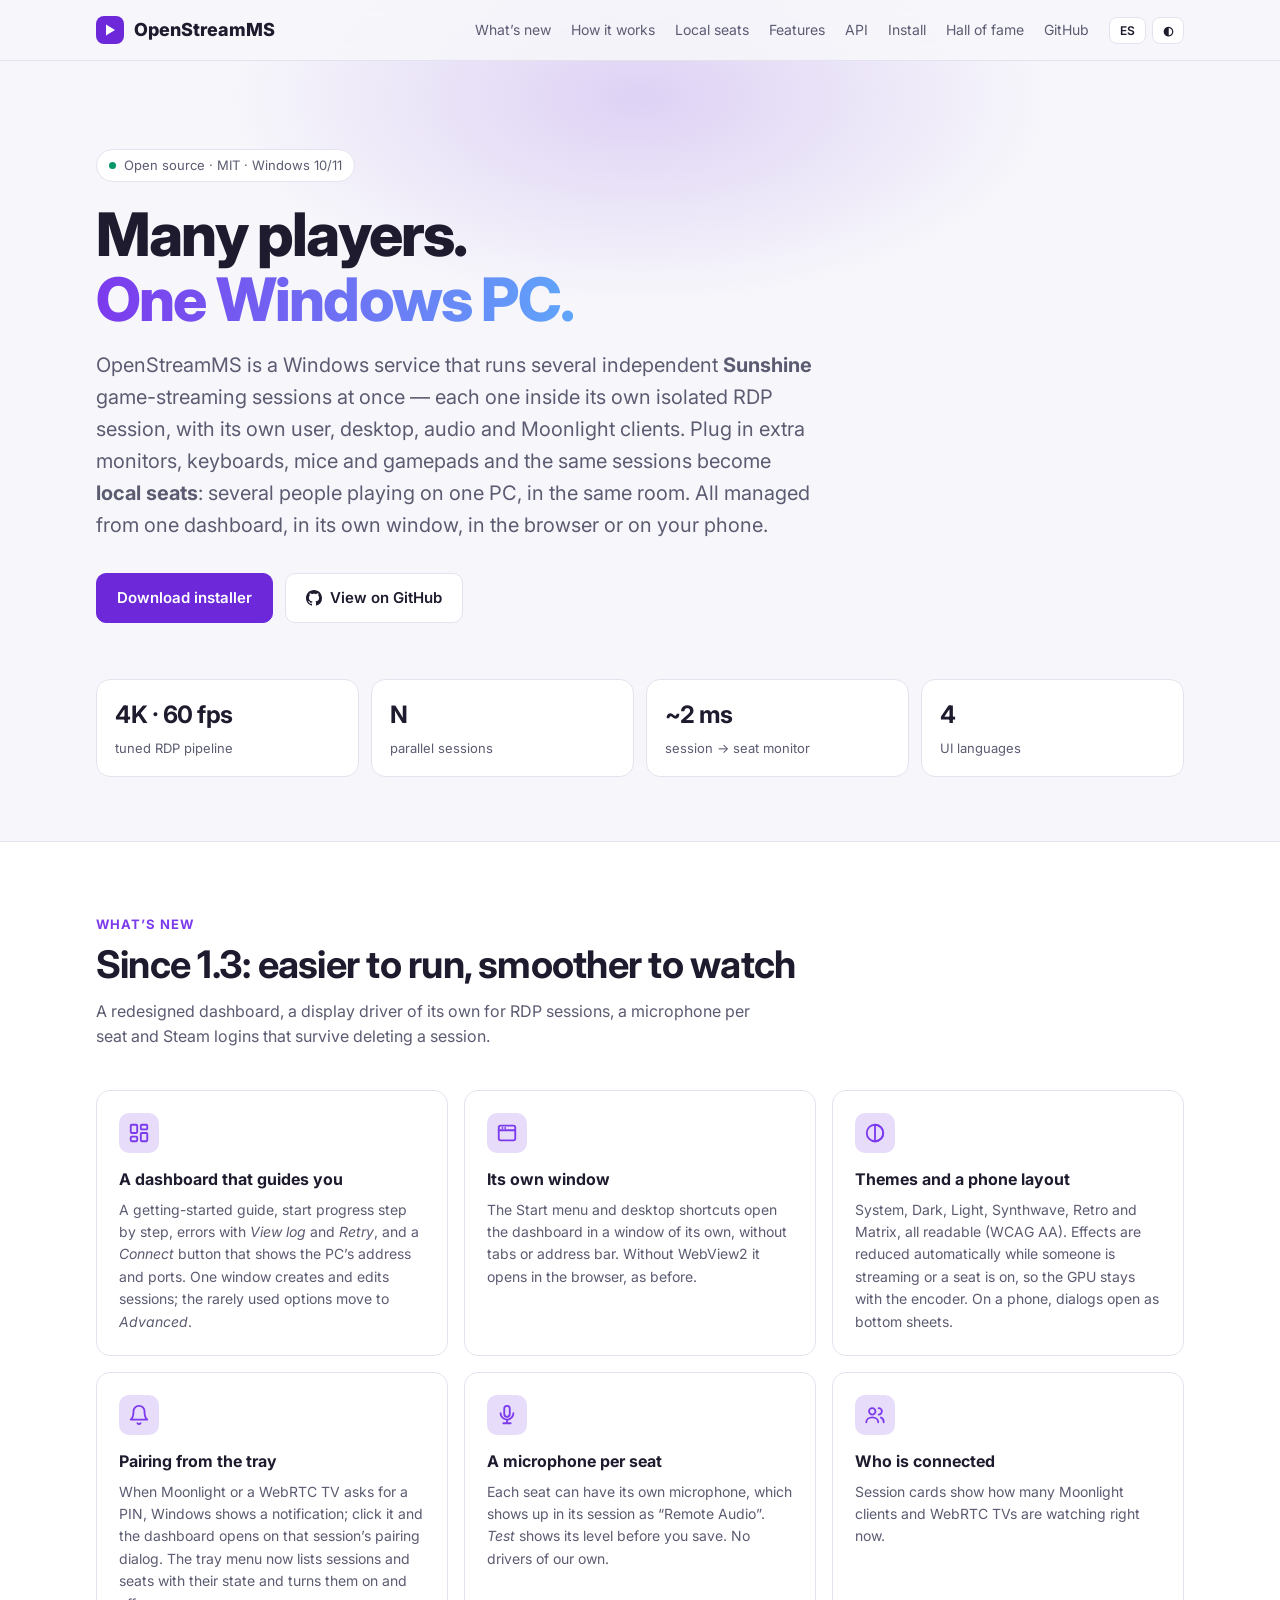
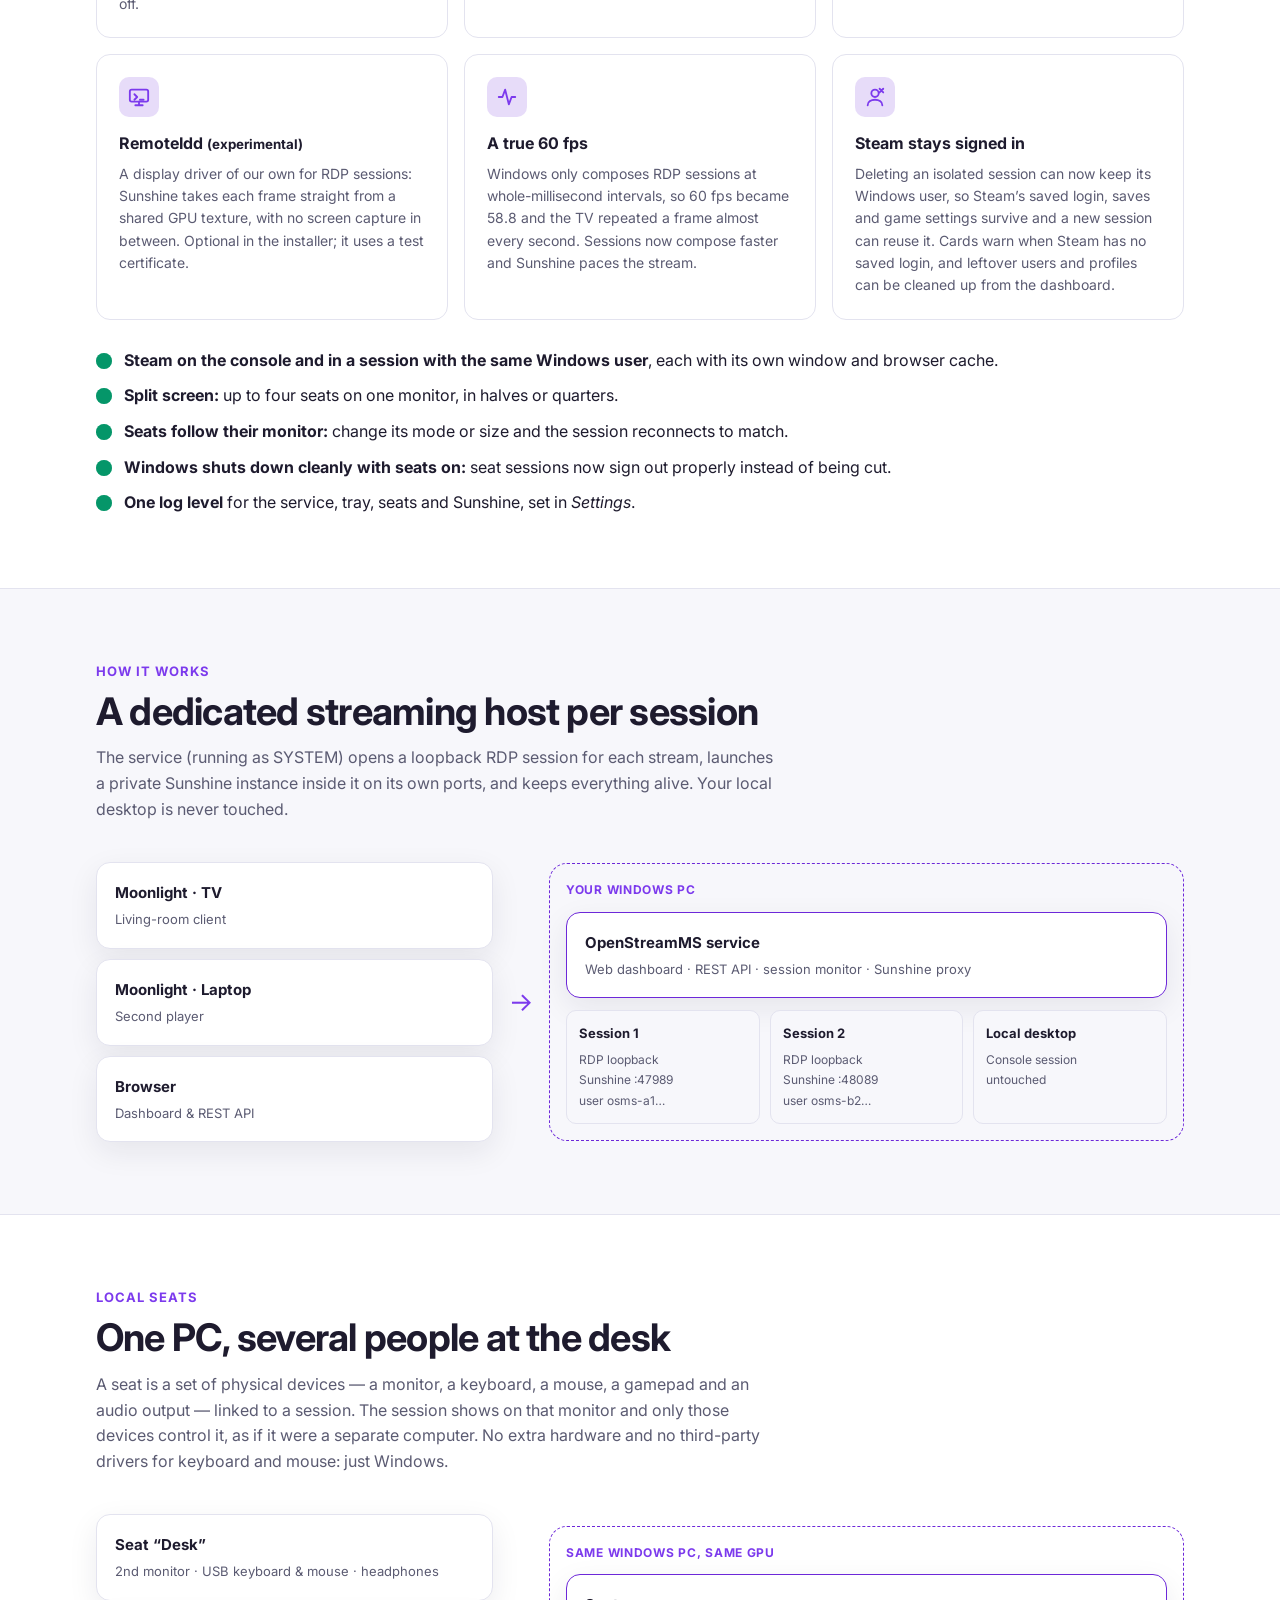
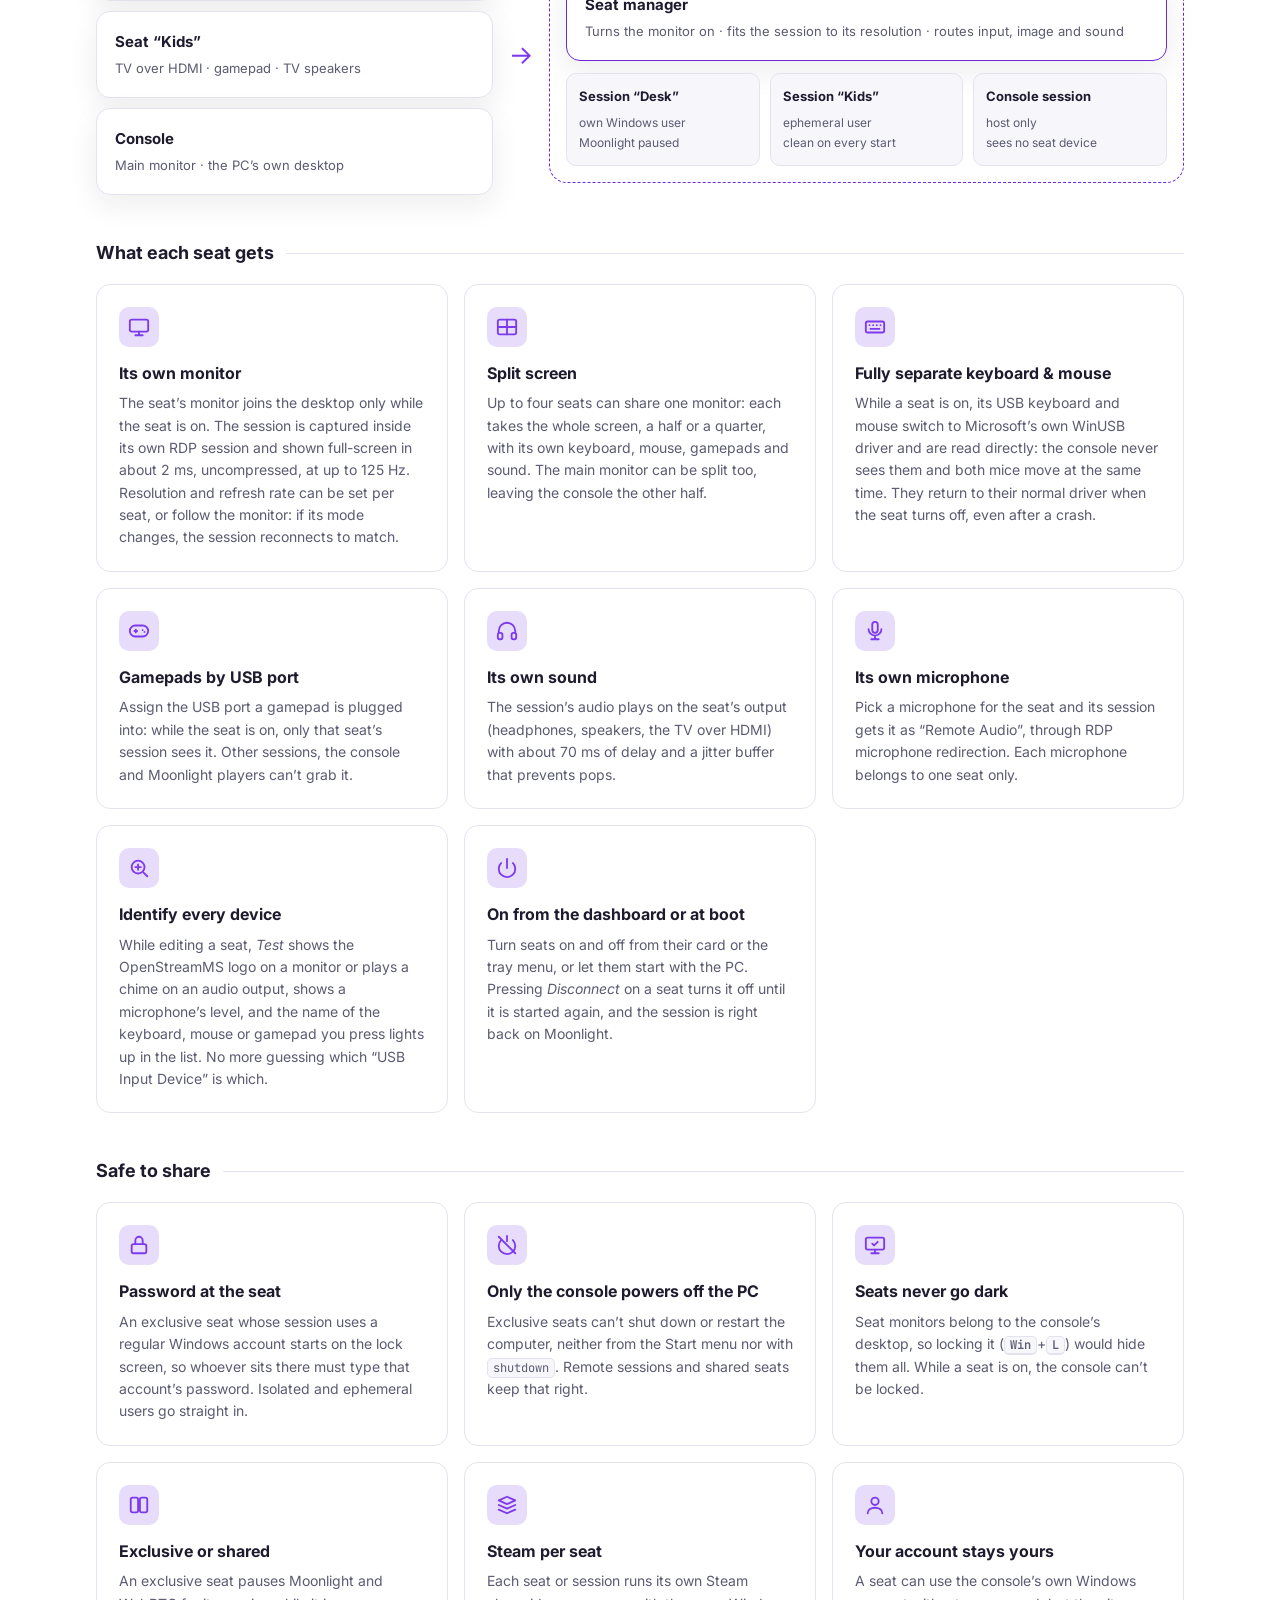
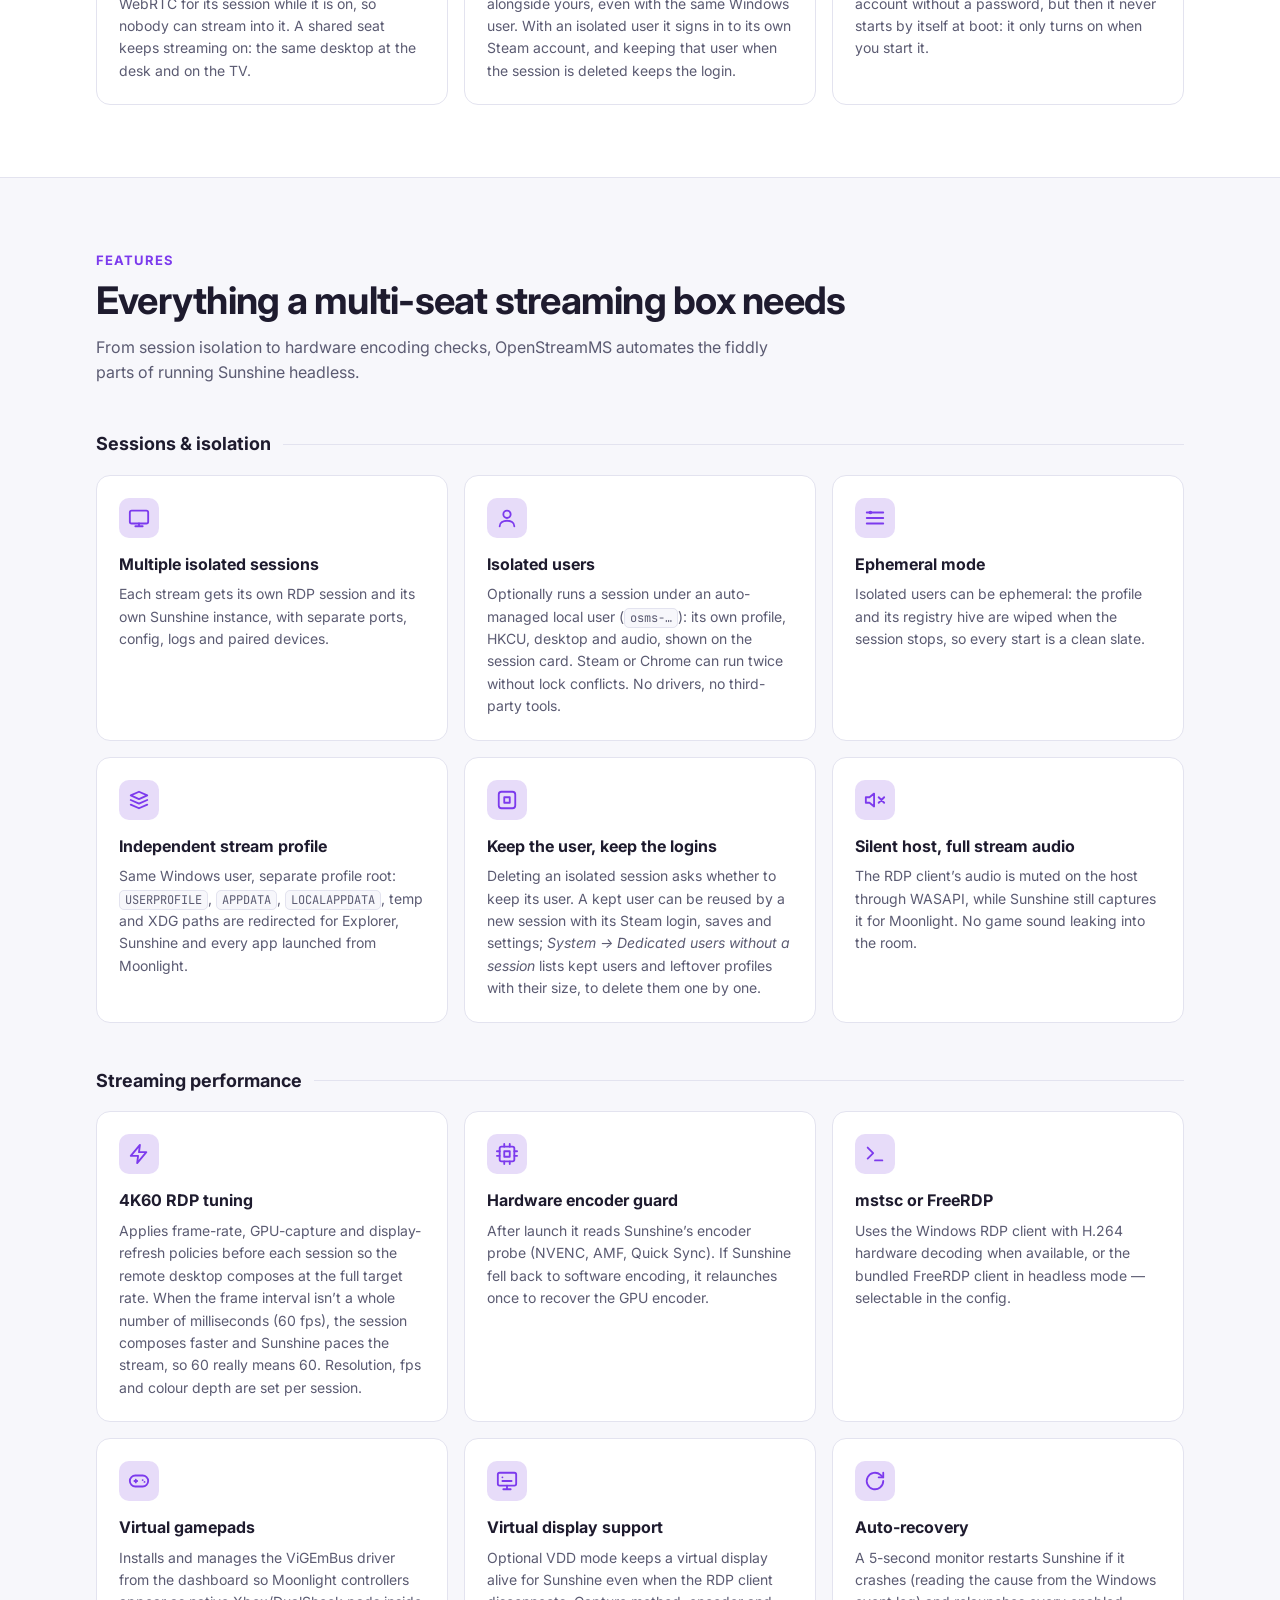
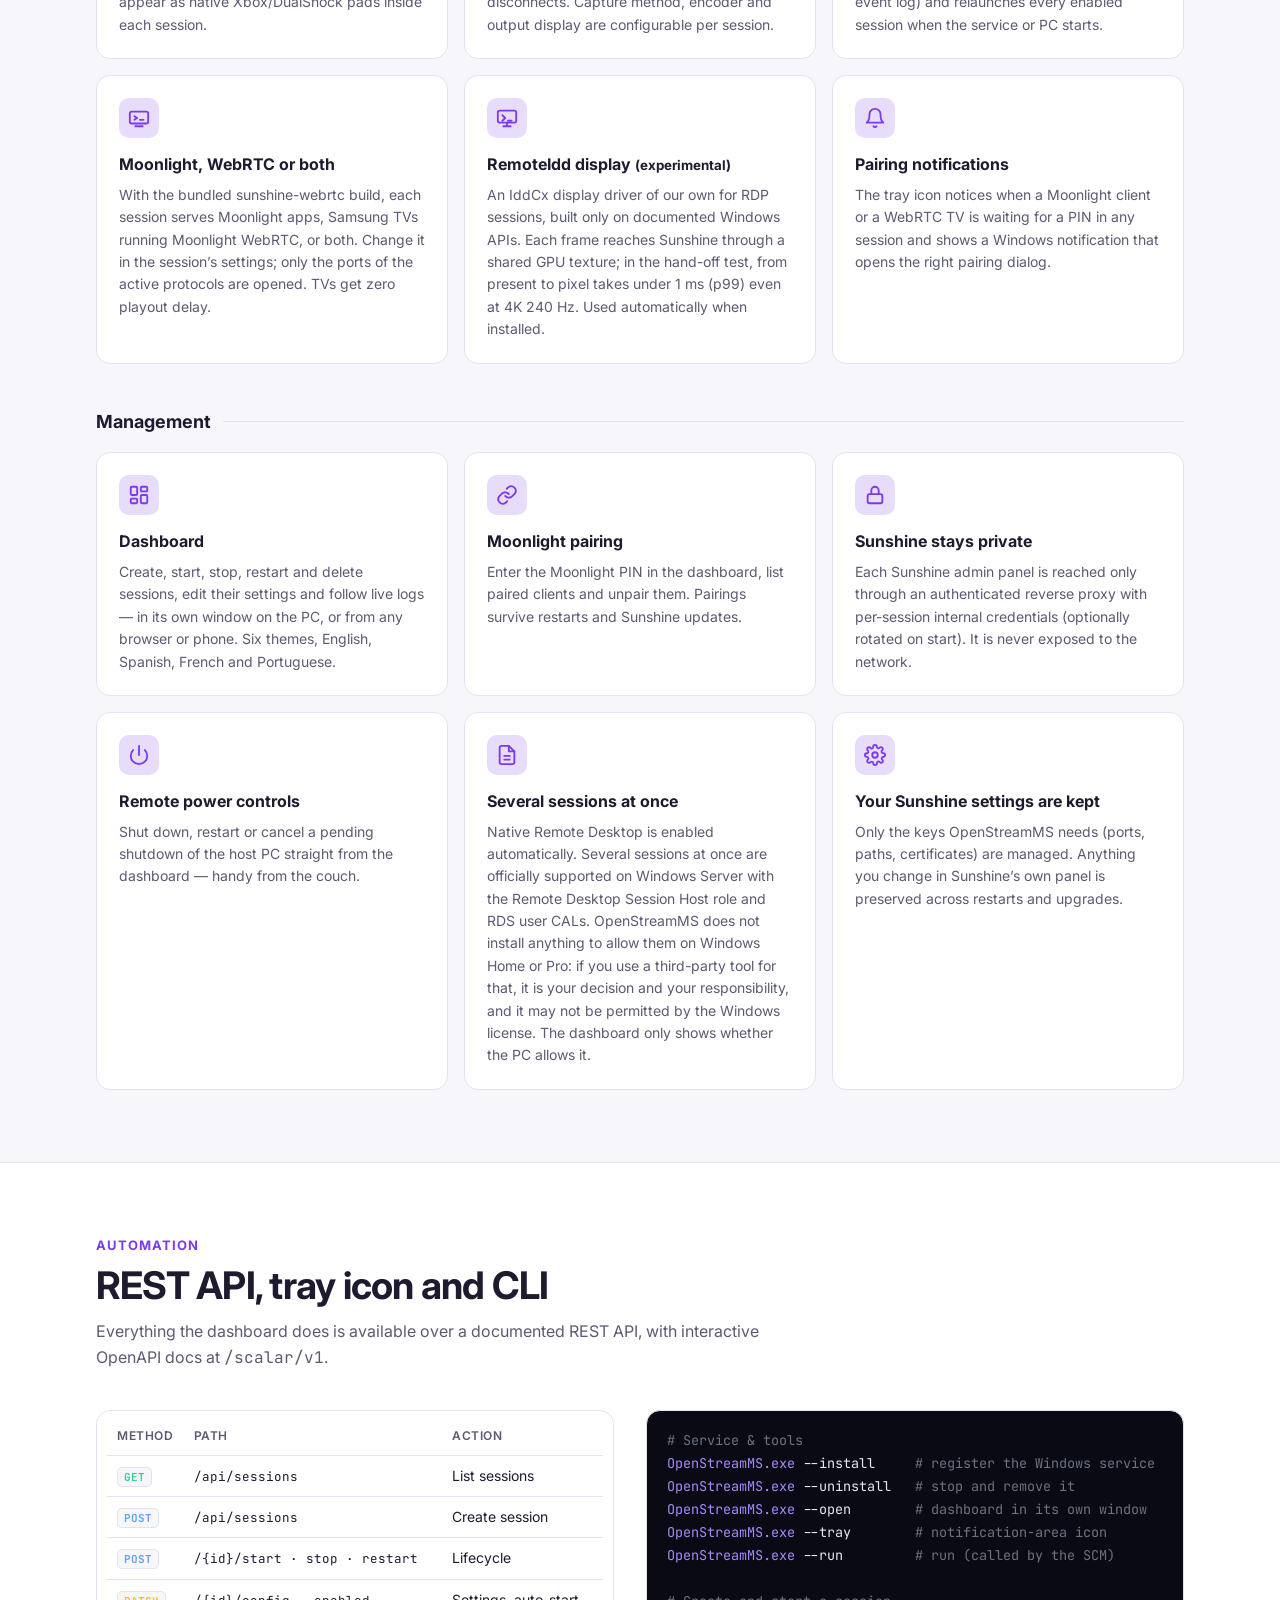
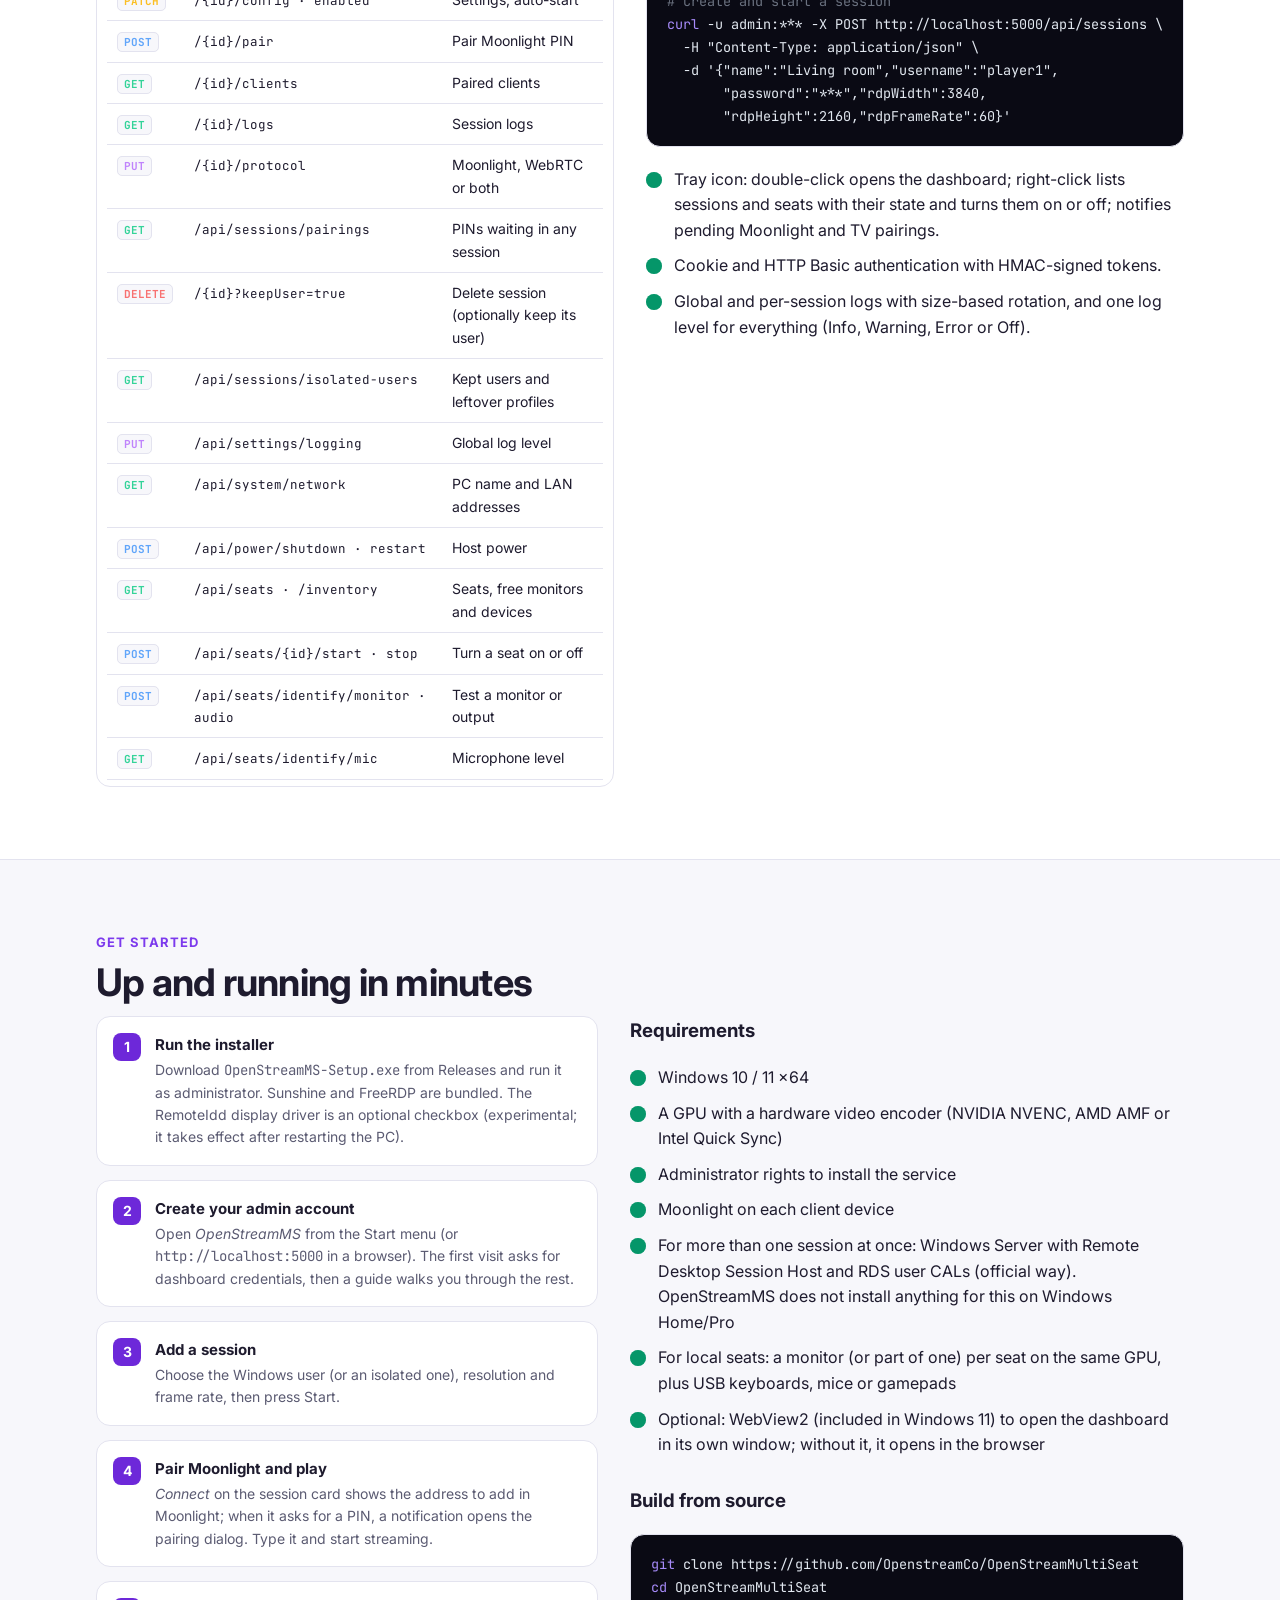
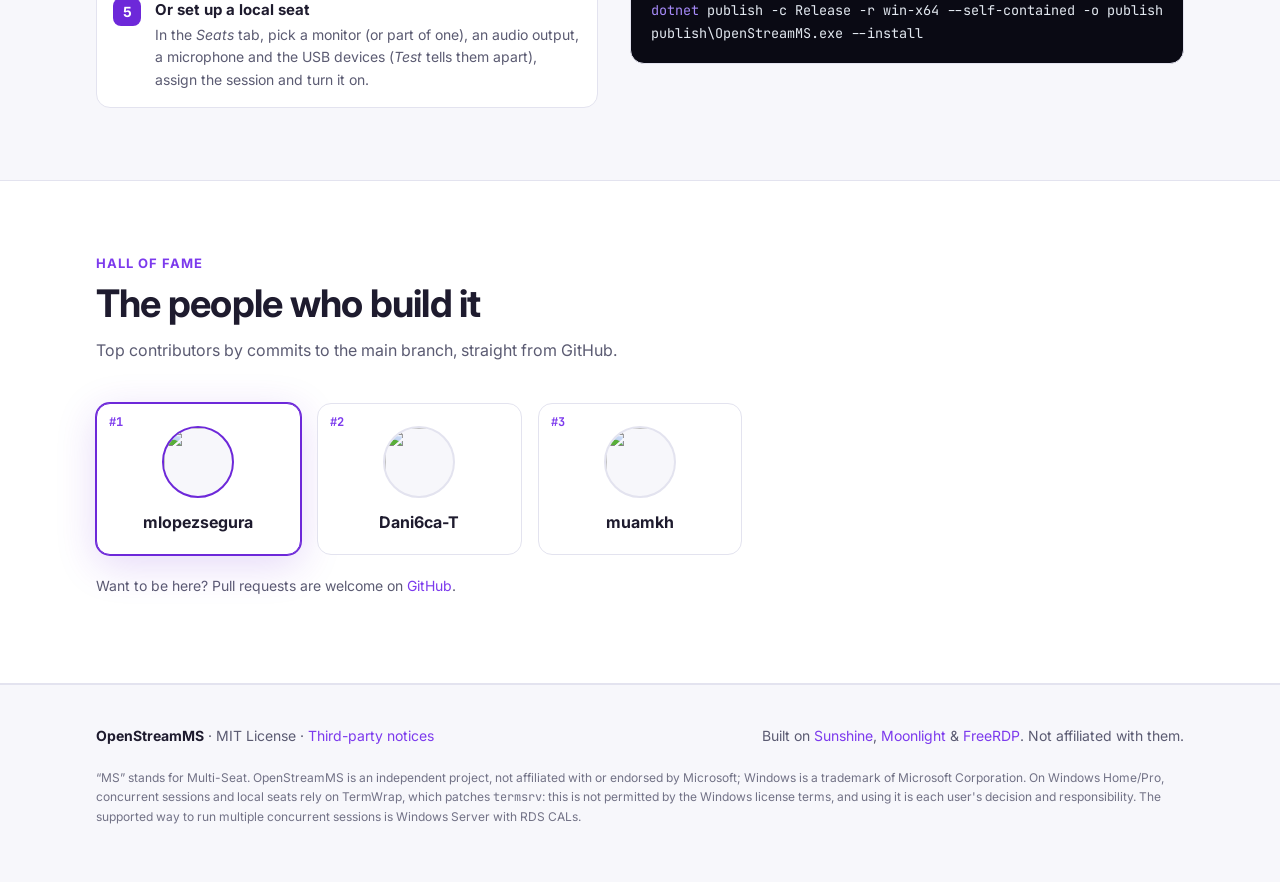
==== docs/index.html @ 41731ca5 "Multi-RDP: stop installing TermWrap; only check whether the PC allows several sessions OpenStreamMS " ====
<!DOCTYPE html>
<html lang="en">
<head>
<meta charset="utf-8">
<meta name="viewport" content="width=device-width, initial-scale=1">
<title>OpenStreamMS · Multi-Seat</title>
<meta name="description" content="Windows service that runs multiple isolated Sunshine game-streaming sessions for Moonlight, each in its own RDP session, and turns one PC into several local seats with their own monitor, keyboard, mouse, gamepad and audio.">
<link rel="icon" href="data:image/svg+xml,<svg xmlns='http://www.w3.org/2000/svg' viewBox='0 0 32 32'><rect width='32' height='32' rx='7' fill='%237c3aed'/><path d='M12 9l11 7-11 7z' fill='white'/></svg>">
<link rel="preconnect" href="https://fonts.googleapis.com">
<link rel="preconnect" href="https://fonts.gstatic.com" crossorigin>
<link href="https://fonts.googleapis.com/css2?family=Inter:wght@400;500;600;700;800&family=JetBrains+Mono:wght@400;500&display=swap" rel="stylesheet">
<style>
:root {
  --bg: #0d0d1a;
  --surface: #13131f;
  --card: #1a1a2e;
  --border: #2d2d50;
  --accent: #7c3aed;
  --accent-2: #a78bfa;
  --text: #e2e8f0;
  --muted: #94a3b8;
  --ok: #34d399;
  --radius: 14px;
  --shadow: 0 10px 40px rgba(0,0,0,.35);
  --glow: rgba(124,58,237,.35);
}
:root[data-theme="light"] {
  --bg: #f7f7fb;
  --surface: #ffffff;
  --card: #ffffff;
  --border: #e3e3ef;
  --accent: #6d28d9;
  --accent-2: #7c3aed;
  --text: #1e1b2e;
  --muted: #5b5b72;
  --ok: #059669;
  --shadow: 0 10px 30px rgba(30,27,46,.08);
  --glow: rgba(109,40,217,.18);
}
@media (prefers-color-scheme: light) {
  :root:not([data-theme="dark"]) {
    --bg: #f7f7fb; --surface: #ffffff; --card: #ffffff; --border: #e3e3ef;
    --accent: #6d28d9; --accent-2: #7c3aed; --text: #1e1b2e; --muted: #5b5b72;
    --ok: #059669; --shadow: 0 10px 30px rgba(30,27,46,.08); --glow: rgba(109,40,217,.18);
  }
}
* { box-sizing: border-box; }
html { scroll-behavior: smooth; }
body {
  margin: 0; background: var(--bg); color: var(--text);
  font: 16px/1.6 Inter, system-ui, -apple-system, "Segoe UI", sans-serif;
  -webkit-font-smoothing: antialiased; overflow-x: hidden;
}
a { color: var(--accent-2); text-decoration: none; }
a:hover { text-decoration: underline; }
code, pre { font-family: "JetBrains Mono", ui-monospace, Consolas, monospace; }
.wrap { max-width: 1120px; margin: 0 auto; padding: 0 16px; }

/* Language switch: only the active language is shown */
html[lang="en"] [lang="es"], html[lang="es"] [lang="en"] { display: none !important; }

/* Nav */
nav.top {
  position: sticky; top: 0; z-index: 10;
  background: color-mix(in srgb, var(--bg) 85%, transparent);
  backdrop-filter: blur(10px); border-bottom: 1px solid var(--border);
}
nav.top .wrap { display: flex; align-items: center; gap: 20px; height: 60px; }
.brand { display: flex; align-items: center; gap: 10px; font-weight: 800; color: var(--text); font-size: 18px; }
.brand:hover { text-decoration: none; }
.logo { width: 28px; height: 28px; border-radius: 8px; background: var(--accent); display: grid; place-items: center; }
.links { display: flex; gap: 20px; margin-left: auto; font-size: 14px; }
.links a { color: var(--muted); }
.links a:hover { color: var(--text); text-decoration: none; }
.tools { display: flex; gap: 6px; }
.chip {
  border: 1px solid var(--border); background: var(--surface); color: var(--text);
  border-radius: 8px; padding: 5px 10px; font: 600 12px Inter, sans-serif; cursor: pointer;
}
.chip:hover { border-color: var(--accent); }
.links a { white-space: nowrap; }
@media (max-width: 1120px) { .links { gap: 14px; font-size: 13px; } }
@media (max-width: 980px) { .links { display: none; } .tools { margin-left: auto; } }

/* Hero */
.hero { padding: 88px 0 64px; position: relative; }
.hero::before {
  content: ""; position: absolute; inset: -120px 0 auto; height: 520px; z-index: -1;
  background: radial-gradient(600px 300px at 50% 30%, var(--glow), transparent 70%);
}
.badge {
  display: inline-flex; gap: 8px; align-items: center; font-size: 13px; color: var(--muted);
  border: 1px solid var(--border); border-radius: 999px; padding: 5px 12px; background: var(--surface);
}
.badge .dot { width: 7px; height: 7px; border-radius: 50%; background: var(--ok); }
h1 { font-size: clamp(36px, 6vw, 60px); line-height: 1.08; letter-spacing: -.03em; margin: 20px 0 18px; font-weight: 800; }
h1 .grad { background: linear-gradient(90deg, var(--accent-2), #60a5fa); -webkit-background-clip: text; background-clip: text; color: transparent; }
.lead { font-size: clamp(17px, 2.2vw, 20px); color: var(--muted); max-width: 720px; margin: 0 0 32px; }
.cta { display: flex; gap: 12px; flex-wrap: wrap; }
.btn {
  display: inline-flex; align-items: center; gap: 8px; padding: 12px 20px; border-radius: 10px;
  font-weight: 600; font-size: 15px; border: 1px solid var(--border); color: var(--text); background: var(--surface);
}
.btn:hover { text-decoration: none; border-color: var(--accent); }
.btn.primary { background: var(--accent); border-color: var(--accent); color: #fff; }
.btn.primary:hover { filter: brightness(1.1); }
.stats { display: grid; grid-template-columns: repeat(4, 1fr); gap: 12px; margin-top: 56px; }
.stat { background: var(--surface); border: 1px solid var(--border); border-radius: var(--radius); padding: 16px 18px; }
.stat b { display: block; font-size: 24px; letter-spacing: -.02em; }
.stat span { color: var(--muted); font-size: 13px; }
@media (max-width: 760px) { .stats { grid-template-columns: repeat(2, 1fr); } }

/* Sections */
section { padding: 72px 0; }
section.alt { background: var(--surface); border-block: 1px solid var(--border); }
.eyebrow { color: var(--accent-2); font-weight: 700; font-size: 13px; text-transform: uppercase; letter-spacing: .08em; }
h2 { font-size: clamp(28px, 4vw, 38px); letter-spacing: -.02em; margin: 8px 0 12px; line-height: 1.15; }
.sub { color: var(--muted); max-width: 680px; margin: 0 0 40px; }

/* Architecture flow */
.flow { display: grid; grid-template-columns: 1fr auto 1.6fr; gap: 16px; align-items: center; }
.node { background: var(--card); border: 1px solid var(--border); border-radius: var(--radius); padding: 18px; box-shadow: var(--shadow); }
.node h4 { margin: 0 0 4px; font-size: 15px; }
.node p { margin: 0; color: var(--muted); font-size: 13px; }
.arrow { color: var(--accent-2); font-size: 26px; text-align: center; }
.host { border: 1px dashed var(--accent); border-radius: calc(var(--radius) + 4px); padding: 16px; }
.host > .label { font-size: 12px; font-weight: 700; color: var(--accent-2); text-transform: uppercase; letter-spacing: .06em; margin-bottom: 12px; }
.svc { margin-bottom: 12px; border-color: var(--accent); }
.sessions { display: grid; grid-template-columns: repeat(3, 1fr); gap: 10px; }
.session { background: var(--bg); border: 1px solid var(--border); border-radius: 10px; padding: 12px; font-size: 13px; }
.session b { display: block; font-size: 13px; margin-bottom: 6px; }
.session div { color: var(--muted); font-size: 12px; line-height: 1.7; }
.clients { display: grid; gap: 10px; }
@media (max-width: 860px) {
  .flow { grid-template-columns: 1fr; }
  .arrow { transform: rotate(90deg); }
  .sessions { grid-template-columns: 1fr; }
}

/* Feature grid */
.cat { margin: 44px 0 16px; display: flex; align-items: center; gap: 12px; font-weight: 700; font-size: 18px; }
.cat:first-of-type { margin-top: 0; }
.cat::after { content: ""; flex: 1; height: 1px; background: var(--border); }
.grid { display: grid; grid-template-columns: repeat(3, 1fr); gap: 16px; }
@media (max-width: 960px) { .grid { grid-template-columns: repeat(2, 1fr); } }
@media (max-width: 620px) { .grid { grid-template-columns: 1fr; } }
.feat {
  background: var(--card); border: 1px solid var(--border); border-radius: var(--radius); padding: 22px;
  transition: border-color .15s, transform .15s;
}
.feat:hover { border-color: var(--accent); transform: translateY(-2px); }
.ico {
  width: 40px; height: 40px; border-radius: 10px; display: grid; place-items: center; margin-bottom: 14px;
  background: color-mix(in srgb, var(--accent) 16%, transparent); color: var(--accent-2);
}
.ico svg { width: 22px; height: 22px; fill: none; stroke: currentColor; stroke-width: 2; stroke-linecap: round; stroke-linejoin: round; }
.feat h3 { margin: 0 0 6px; font-size: 16px; }
.feat p { margin: 0; color: var(--muted); font-size: 14px; }
.feat code { font-size: 12px; background: var(--bg); border: 1px solid var(--border); border-radius: 5px; padding: 1px 5px; }

/* Two-column blocks */
.two { display: grid; grid-template-columns: 1fr 1fr; gap: 32px; align-items: start; }
@media (max-width: 860px) { .two { grid-template-columns: 1fr; } }
ul.check { list-style: none; padding: 0; margin: 0; display: grid; gap: 10px; }
ul.check li { padding-left: 28px; position: relative; }
ul.check li::before {
  content: ""; position: absolute; left: 0; top: 5px; width: 16px; height: 16px; border-radius: 50%;
  background: color-mix(in srgb, var(--ok) 20%, transparent);
  box-shadow: inset 0 0 0 5px color-mix(in srgb, var(--ok) 20%, transparent), inset 0 0 0 8px var(--ok);
}
pre {
  background: #0a0a14; color: #e2e8f0; border: 1px solid var(--border); border-radius: var(--radius);
  padding: 18px 20px; overflow-x: auto; font-size: 13.5px; line-height: 1.7; margin: 0;
}
pre .c { color: #6b7280; }
pre .k { color: #a78bfa; }
table { width: 100%; border-collapse: collapse; font-size: 14px; }
th, td { text-align: left; padding: 9px 10px; border-bottom: 1px solid var(--border); vertical-align: top; }
th { color: var(--muted); font-weight: 600; font-size: 12px; text-transform: uppercase; letter-spacing: .05em; }
td code { font-size: 12.5px; }
.m { font: 700 11px "JetBrains Mono", monospace; padding: 2px 6px; border-radius: 5px; background: var(--bg); border: 1px solid var(--border); }
.m.get { color: #34d399; } .m.post { color: #60a5fa; } .m.patch { color: #fbbf24; } .m.del { color: #f87171; } .m.put { color: #c084fc; }
.tablewrap { overflow-x: auto; background: var(--card); border: 1px solid var(--border); border-radius: var(--radius); padding: 6px 10px; }

/* Steps */
.steps { counter-reset: s; display: grid; gap: 14px; }
.step { background: var(--card); border: 1px solid var(--border); border-radius: var(--radius); padding: 16px 18px 16px 58px; position: relative; }
.step::before {
  counter-increment: s; content: counter(s); position: absolute; left: 16px; top: 16px;
  width: 28px; height: 28px; border-radius: 8px; background: var(--accent); color: #fff; font-weight: 700; display: grid; place-items: center; font-size: 14px;
}
.step h4 { margin: 0 0 2px; font-size: 15px; }
.step p { margin: 0; color: var(--muted); font-size: 14px; }

kbd { font: 600 12px "JetBrains Mono", monospace; border: 1px solid var(--border); border-bottom-width: 2px; border-radius: 5px; padding: 0 5px; background: var(--bg); }

/* Hall of fame */
.fame { display: grid; grid-template-columns: repeat(5, 1fr); gap: 16px; list-style: none; margin: 0; padding: 0; }
.fame li { background: var(--card); border: 1px solid var(--border); border-radius: var(--radius); padding: 22px 14px 18px; text-align: center; position: relative; transition: border-color .2s, transform .2s; }
.fame li:hover { border-color: var(--accent); transform: translateY(-2px); }
.fame li:first-child { border-color: var(--accent); box-shadow: 0 0 0 1px var(--accent), 0 10px 40px var(--glow); }
.fame .rank { position: absolute; top: 10px; left: 12px; font: 700 12px "JetBrains Mono", monospace; color: var(--accent-2); }
.fame img { width: 72px; height: 72px; border-radius: 50%; border: 2px solid var(--border); display: block; margin: 0 auto 12px; background: var(--bg); }
.fame li:first-child img { border-color: var(--accent); }
.fame a.who { display: block; font-weight: 700; color: var(--text); overflow-wrap: anywhere; }
.fame .n { color: var(--muted); font-size: 13px; }
.fame-more { margin-top: 20px; color: var(--muted); font-size: 14px; }
@media (max-width: 900px) { .fame { grid-template-columns: repeat(3, 1fr); } }
@media (max-width: 520px) { .fame { grid-template-columns: repeat(2, 1fr); } }

footer { padding: 40px 0 56px; color: var(--muted); font-size: 14px; border-top: 1px solid var(--border); }
footer .wrap { display: flex; gap: 20px; flex-wrap: wrap; justify-content: space-between; }
footer .legal { flex-basis: 100%; font-size: 12px; line-height: 1.6; opacity: .85; }
</style>
</head>
<body>

<nav class="top">
  <div class="wrap">
    <a class="brand" href="#">
      <span class="logo"><svg width="14" height="14" viewBox="0 0 14 14"><path d="M3 1.5l9 5.5-9 5.5z" fill="#fff"/></svg></span>
      OpenStreamMS
    </a>
    <div class="links">
      <a href="#new"><span lang="en">What’s new</span><span lang="es">Novedades</span></a>
      <a href="#how"><span lang="en">How it works</span><span lang="es">Cómo funciona</span></a>
      <a href="#seats"><span lang="en">Local seats</span><span lang="es">Puestos locales</span></a>
      <a href="#features"><span lang="en">Features</span><span lang="es">Características</span></a>
      <a href="#api">API</a>
      <a href="#install"><span lang="en">Install</span><span lang="es">Instalación</span></a>
      <a href="#fame"><span lang="en">Hall of fame</span><span lang="es">Hall de la fama</span></a>
      <a href="https://github.com/OpenstreamCo/OpenStreamMultiSeat">GitHub</a>
    </div>
    <div class="tools">
      <button class="chip" id="langBtn" type="button" aria-label="Switch language">ES</button>
      <button class="chip" id="themeBtn" type="button" aria-label="Toggle theme">◐</button>
    </div>
  </div>
</nav>

<header class="hero">
  <div class="wrap">
    <span class="badge"><span class="dot"></span>
      <span lang="en">Open source · MIT · Windows 10/11</span>
      <span lang="es">Código abierto · MIT · Windows 10/11</span>
    </span>
    <h1>
      <span lang="en">Many players.<br><span class="grad">One Windows PC.</span></span>
      <span lang="es">Varios jugadores.<br><span class="grad">Un solo PC con Windows.</span></span>
    </h1>
    <p class="lead">
      <span lang="en">OpenStreamMS is a Windows service that runs several independent <strong>Sunshine</strong> game-streaming sessions at once — each one inside its own isolated RDP session, with its own user, desktop, audio and Moonlight clients. Plug in extra monitors, keyboards, mice and gamepads and the same sessions become <strong>local seats</strong>: several people playing on one PC, in the same room. All managed from one dashboard, in its own window, in the browser or on your phone.</span>
      <span lang="es">OpenStreamMS es un servicio de Windows que ejecuta varias sesiones de streaming de juegos con <strong>Sunshine</strong> a la vez, cada una dentro de su propia sesión RDP aislada, con su usuario, escritorio, audio y clientes Moonlight. Conecta más monitores, teclados, ratones y mandos y esas mismas sesiones se convierten en <strong>puestos locales</strong>: varias personas jugando en un solo PC, en la misma habitación. Todo se gestiona desde un panel, en su propia ventana, en el navegador o en el móvil.</span>
    </p>
    <div class="cta">
      <a class="btn primary" href="https://github.com/OpenstreamCo/OpenStreamMultiSeat/releases">
        <span lang="en">Download installer</span><span lang="es">Descargar instalador</span>
      </a>
      <a class="btn" href="https://github.com/OpenstreamCo/OpenStreamMultiSeat">
        <svg width="16" height="16" viewBox="0 0 16 16" fill="currentColor"><path d="M8 0C3.58 0 0 3.58 0 8c0 3.54 2.29 6.53 5.47 7.59.4.07.55-.17.55-.38 0-.19-.01-.82-.01-1.49-2.01.37-2.53-.49-2.69-.94-.09-.23-.48-.94-.82-1.13-.28-.15-.68-.52-.01-.53.63-.01 1.08.58 1.23.82.72 1.21 1.87.87 2.33.66.07-.52.28-.87.51-1.07-1.78-.2-3.64-.89-3.64-3.95 0-.87.31-1.59.82-2.15-.08-.2-.36-1.02.08-2.12 0 0 .67-.21 2.2.82.64-.18 1.32-.27 2-.27.68 0 1.36.09 2 .27 1.53-1.04 2.2-.82 2.2-.82.44 1.1.16 1.92.08 2.12.51.56.82 1.27.82 2.15 0 3.07-1.87 3.75-3.65 3.95.29.25.54.73.54 1.48 0 1.07-.01 1.93-.01 2.2 0 .21.15.46.55.38A8.013 8.013 0 0016 8c0-4.42-3.58-8-8-8z"/></svg>
        <span lang="en">View on GitHub</span><span lang="es">Ver en GitHub</span>
      </a>
    </div>
    <div class="stats">
      <div class="stat"><b>4K · 60 fps</b><span lang="en">tuned RDP pipeline</span><span lang="es">pipeline RDP optimizado</span></div>
      <div class="stat"><b>N</b><span lang="en">parallel sessions</span><span lang="es">sesiones en paralelo</span></div>
      <div class="stat"><b>~2 ms</b><span lang="en">session → seat monitor</span><span lang="es">de la sesión al monitor del puesto</span></div>
      <div class="stat"><b>4</b><span lang="en">UI languages</span><span lang="es">idiomas en el panel</span></div>
    </div>
  </div>
</header>

<!-- ───────────────────────── WHAT'S NEW ───────────────────────── -->
<section id="new" class="alt">
  <div class="wrap">
    <div class="eyebrow"><span lang="en">What’s new</span><span lang="es">Novedades</span></div>
    <h2><span lang="en">Since 1.3: easier to run, smoother to watch</span><span lang="es">Desde la 1.3: más fácil de usar y más fluido</span></h2>
    <p class="sub"><span lang="en">A redesigned dashboard, a display driver of its own for RDP sessions, a microphone per seat and Steam logins that survive deleting a session.</span><span lang="es">Un panel rediseñado, un driver de pantalla propio para las sesiones RDP, un micrófono por puesto y logins de Steam que ya no se pierden al borrar una sesión.</span></p>

    <div class="grid">
      <div class="feat">
        <div class="ico"><svg viewBox="0 0 24 24"><rect x="3" y="3" width="7" height="9" rx="1"/><rect x="14" y="3" width="7" height="5" rx="1"/><rect x="14" y="12" width="7" height="9" rx="1"/><rect x="3" y="16" width="7" height="5" rx="1"/></svg></div>
        <h3><span lang="en">A dashboard that guides you</span><span lang="es">Un panel que te guía</span></h3>
        <p><span lang="en">A getting-started guide, start progress step by step, errors with <em>View log</em> and <em>Retry</em>, and a <em>Connect</em> button that shows the PC’s address and ports. One window creates and edits sessions; the rarely used options move to <em>Advanced</em>.</span><span lang="es">Guía de primeros pasos, progreso del arranque paso a paso, errores con <em>Ver log</em> y <em>Reintentar</em>, y un botón <em>Conectar</em> que muestra la dirección y los puertos del PC. Una sola ventana crea y edita sesiones; lo que casi no se toca pasa a <em>Avanzado</em>.</span></p>
      </div>
      <div class="feat">
        <div class="ico"><svg viewBox="0 0 24 24"><rect x="3" y="4" width="18" height="16" rx="2"/><path d="M3 9h18M7 6.5h.01M10 6.5h.01"/></svg></div>
        <h3><span lang="en">Its own window</span><span lang="es">En su propia ventana</span></h3>
        <p><span lang="en">The Start menu and desktop shortcuts open the dashboard in a window of its own, without tabs or address bar. Without WebView2 it opens in the browser, as before.</span><span lang="es">Los accesos del menú Inicio y del escritorio abren el panel en una ventana propia, sin pestañas ni barra de direcciones. Sin WebView2 se abre en el navegador, como antes.</span></p>
      </div>
      <div class="feat">
        <div class="ico"><svg viewBox="0 0 24 24"><circle cx="12" cy="12" r="9"/><path d="M12 3v18M12 3a9 9 0 010 18"/></svg></div>
        <h3><span lang="en">Themes and a phone layout</span><span lang="es">Temas y versión para móvil</span></h3>
        <p><span lang="en">System, Dark, Light, Synthwave, Retro and Matrix, all readable (WCAG AA). Effects are reduced automatically while someone is streaming or a seat is on, so the GPU stays with the encoder. On a phone, dialogs open as bottom sheets.</span><span lang="es">Sistema, Oscuro, Claro, Synthwave, Retro y Matrix, todos legibles (WCAG AA). Los efectos se reducen solos mientras alguien juega por streaming o hay un puesto encendido, para dejar la GPU al encoder. En el móvil, las ventanas salen desde abajo.</span></p>
      </div>
      <div class="feat">
        <div class="ico"><svg viewBox="0 0 24 24"><path d="M18 8a6 6 0 00-12 0c0 7-3 9-3 9h18s-3-2-3-9"/><path d="M13.7 21a2 2 0 01-3.4 0"/></svg></div>
        <h3><span lang="en">Pairing from the tray</span><span lang="es">Emparejar desde la bandeja</span></h3>
        <p><span lang="en">When Moonlight or a WebRTC TV asks for a PIN, Windows shows a notification; click it and the dashboard opens on that session’s pairing dialog. The tray menu now lists sessions and seats with their state and turns them on and off.</span><span lang="es">Cuando Moonlight o una TV WebRTC piden un PIN, Windows muestra una notificación; al pulsarla se abre el panel en el emparejamiento de esa sesión. El menú de la bandeja muestra ahora sesiones y puestos con su estado y los enciende y apaga.</span></p>
      </div>
      <div class="feat">
        <div class="ico"><svg viewBox="0 0 24 24"><rect x="9" y="2" width="6" height="12" rx="3"/><path d="M5 10a7 7 0 0014 0M12 17v4M8 21h8"/></svg></div>
        <h3><span lang="en">A microphone per seat</span><span lang="es">Un micrófono por puesto</span></h3>
        <p><span lang="en">Each seat can have its own microphone, which shows up in its session as “Remote Audio”. <em>Test</em> shows its level before you save. No drivers of our own.</span><span lang="es">Cada puesto puede tener su micrófono, que aparece en su sesión como «Audio remoto». <em>Probar</em> muestra su nivel antes de guardar. Sin drivers propios.</span></p>
      </div>
      <div class="feat">
        <div class="ico"><svg viewBox="0 0 24 24"><circle cx="9" cy="8" r="3.5"/><path d="M2.5 20c0-3.5 3-5.5 6.5-5.5s6.5 2 6.5 5.5"/><path d="M16 4.5a3.5 3.5 0 010 7M18.5 14.8c2 .7 3 2.5 3 5.2"/></svg></div>
        <h3><span lang="en">Who is connected</span><span lang="es">Quién está conectado</span></h3>
        <p><span lang="en">Session cards show how many Moonlight clients and WebRTC TVs are watching right now.</span><span lang="es">Las tarjetas de las sesiones muestran cuántos clientes de Moonlight y TV WebRTC están viéndola en ese momento.</span></p>
      </div>
      <div class="feat">
        <div class="ico"><svg viewBox="0 0 24 24"><rect x="2" y="4" width="20" height="13" rx="2"/><path d="M8 21h8M12 17v4M7 9l3 3-3 3M13 15h4"/></svg></div>
        <h3><span lang="en">RemoteIdd <small>(experimental)</small></span><span lang="es">RemoteIdd <small>(experimental)</small></span></h3>
        <p><span lang="en">A display driver of our own for RDP sessions: Sunshine takes each frame straight from a shared GPU texture, with no screen capture in between. Optional in the installer; it uses a test certificate.</span><span lang="es">Un driver de pantalla propio para las sesiones RDP: Sunshine recoge cada fotograma directamente de una textura compartida en la GPU, sin capturar la pantalla. Opcional en el instalador; usa un certificado de prueba.</span></p>
      </div>
      <div class="feat">
        <div class="ico"><svg viewBox="0 0 24 24"><path d="M3 12h4l3-8 4 16 3-8h4"/></svg></div>
        <h3><span lang="en">A true 60 fps</span><span lang="es">60 fps de verdad</span></h3>
        <p><span lang="en">Windows only composes RDP sessions at whole-millisecond intervals, so 60 fps became 58.8 and the TV repeated a frame almost every second. Sessions now compose faster and Sunshine paces the stream.</span><span lang="es">Windows solo compone las sesiones RDP a intervalos de milisegundos enteros, así que 60 fps se quedaban en 58,8 y la TV repetía un fotograma casi cada segundo. Ahora la sesión se compone más rápido y Sunshine marca el ritmo del stream.</span></p>
      </div>
      <div class="feat">
        <div class="ico"><svg viewBox="0 0 24 24"><circle cx="12" cy="8" r="4"/><path d="M4 21c0-4 4-6 8-6s8 2 8 6"/><path d="M17 3l4 4M21 3l-4 4"/></svg></div>
        <h3><span lang="en">Steam stays signed in</span><span lang="es">Steam sigue con la sesión iniciada</span></h3>
        <p><span lang="en">Deleting an isolated session can now keep its Windows user, so Steam’s saved login, saves and game settings survive and a new session can reuse it. Cards warn when Steam has no saved login, and leftover users and profiles can be cleaned up from the dashboard.</span><span lang="es">Al borrar una sesión aislada se puede conservar su usuario de Windows, así que el login guardado de Steam, las partidas y los ajustes siguen ahí y una sesión nueva puede reutilizarlo. Las tarjetas avisan si Steam no tiene la sesión guardada, y los usuarios y perfiles que sobran se limpian desde el panel.</span></p>
      </div>
    </div>

    <ul class="check" style="margin-top:28px">
      <li><span lang="en"><strong>Steam on the console and in a session with the same Windows user</strong>, each with its own window and browser cache.</span><span lang="es"><strong>Steam en la consola y en una sesión con el mismo usuario de Windows</strong>, cada uno con su ventana y su caché del navegador.</span></li>
      <li><span lang="en"><strong>Split screen:</strong> up to four seats on one monitor, in halves or quarters.</span><span lang="es"><strong>Pantalla partida:</strong> hasta cuatro puestos en un monitor, en mitades o cuartos.</span></li>
      <li><span lang="en"><strong>Seats follow their monitor:</strong> change its mode or size and the session reconnects to match.</span><span lang="es"><strong>Los puestos siguen a su monitor:</strong> si cambia de modo o de tamaño, la sesión se reconecta para ajustarse.</span></li>
      <li><span lang="en"><strong>Windows shuts down cleanly with seats on:</strong> seat sessions now sign out properly instead of being cut.</span><span lang="es"><strong>Windows se apaga bien con puestos encendidos:</strong> las sesiones de los puestos ahora cierran sesión de verdad en lugar de cortarse.</span></li>
      <li><span lang="en"><strong>One log level</strong> for the service, tray, seats and Sunshine, set in <em>Settings</em>.</span><span lang="es"><strong>Un solo nivel de log</strong> para el servicio, la bandeja, los puestos y Sunshine, en <em>Ajustes</em>.</span></li>
    </ul>
  </div>
</section>

<!-- ───────────────────────── HOW IT WORKS ───────────────────────── -->
<section id="how">
  <div class="wrap">
    <div class="eyebrow"><span lang="en">How it works</span><span lang="es">Cómo funciona</span></div>
    <h2><span lang="en">A dedicated streaming host per session</span><span lang="es">Un host de streaming dedicado por sesión</span></h2>
    <p class="sub">
      <span lang="en">The service (running as SYSTEM) opens a loopback RDP session for each stream, launches a private Sunshine instance inside it on its own ports, and keeps everything alive. Your local desktop is never touched.</span>
      <span lang="es">El servicio (que corre como SYSTEM) abre una sesión RDP local por cada stream, lanza dentro una instancia privada de Sunshine con sus propios puertos y lo mantiene todo en marcha. Tu escritorio local no se toca.</span>
    </p>

    <div class="flow">
      <div class="clients">
        <div class="node"><h4>Moonlight · TV</h4><p><span lang="en">Living-room client</span><span lang="es">Cliente del salón</span></p></div>
        <div class="node"><h4>Moonlight · Laptop</h4><p><span lang="en">Second player</span><span lang="es">Segundo jugador</span></p></div>
        <div class="node"><h4><span lang="en">Browser</span><span lang="es">Navegador</span></h4><p><span lang="en">Dashboard &amp; REST API</span><span lang="es">Panel y API REST</span></p></div>
      </div>
      <div class="arrow" aria-hidden="true">→</div>
      <div class="host">
        <div class="label"><span lang="en">Your Windows PC</span><span lang="es">Tu PC con Windows</span></div>
        <div class="node svc">
          <h4>OpenStreamMS service</h4>
          <p><span lang="en">Web dashboard · REST API · session monitor · Sunshine proxy</span><span lang="es">Panel web · API REST · monitor de sesiones · proxy a Sunshine</span></p>
        </div>
        <div class="sessions">
          <div class="session"><b><span lang="en">Session 1</span><span lang="es">Sesión 1</span></b>
            <div>RDP loopback<br>Sunshine :47989<br><span lang="en">user</span><span lang="es">usuario</span> osms-a1…</div></div>
          <div class="session"><b><span lang="en">Session 2</span><span lang="es">Sesión 2</span></b>
            <div>RDP loopback<br>Sunshine :48089<br><span lang="en">user</span><span lang="es">usuario</span> osms-b2…</div></div>
          <div class="session"><b><span lang="en">Local desktop</span><span lang="es">Escritorio local</span></b>
            <div><span lang="en">Console session<br>untouched</span><span lang="es">Sesión de consola<br>intacta</span></div></div>
        </div>
      </div>
    </div>
  </div>
</section>

<!-- ───────────────────────── LOCAL SEATS ───────────────────────── -->
<section id="seats" class="alt">
  <div class="wrap">
    <div class="eyebrow"><span lang="en">Local seats</span><span lang="es">Puestos locales</span></div>
    <h2><span lang="en">One PC, several people at the desk</span><span lang="es">Un PC, varias personas delante</span></h2>
    <p class="sub">
      <span lang="en">A seat is a set of physical devices — a monitor, a keyboard, a mouse, a gamepad and an audio output — linked to a session. The session shows on that monitor and only those devices control it, as if it were a separate computer. No extra hardware and no third-party drivers for keyboard and mouse: just Windows.</span>
      <span lang="es">Un puesto es un conjunto de dispositivos físicos (un monitor, un teclado, un ratón, un mando y una salida de audio) unido a una sesión. La sesión se ve en ese monitor y solo esos dispositivos la controlan, como si fuera otro ordenador. Sin hardware extra ni drivers de terceros para teclado y ratón: solo Windows.</span>
    </p>

    <div class="flow">
      <div class="clients">
        <div class="node"><h4><span lang="en">Seat “Desk”</span><span lang="es">Puesto «Escritorio»</span></h4><p><span lang="en">2nd monitor · USB keyboard &amp; mouse · headphones</span><span lang="es">2.º monitor · teclado y ratón USB · auriculares</span></p></div>
        <div class="node"><h4><span lang="en">Seat “Kids”</span><span lang="es">Puesto «Peques»</span></h4><p><span lang="en">TV over HDMI · gamepad · TV speakers</span><span lang="es">TV por HDMI · mando · altavoces de la TV</span></p></div>
        <div class="node"><h4><span lang="en">Console</span><span lang="es">Consola</span></h4><p><span lang="en">Main monitor · the PC’s own desktop</span><span lang="es">Monitor principal · el escritorio del propio PC</span></p></div>
      </div>
      <div class="arrow" aria-hidden="true">→</div>
      <div class="host">
        <div class="label"><span lang="en">Same Windows PC, same GPU</span><span lang="es">El mismo PC con Windows y la misma GPU</span></div>
        <div class="node svc">
          <h4><span lang="en">Seat manager</span><span lang="es">Gestor de puestos</span></h4>
          <p><span lang="en">Turns the monitor on · fits the session to its resolution · routes input, image and sound</span><span lang="es">Enciende el monitor · ajusta la sesión a su resolución · lleva entrada, imagen y sonido</span></p>
        </div>
        <div class="sessions">
          <div class="session"><b><span lang="en">Session “Desk”</span><span lang="es">Sesión «Escritorio»</span></b>
            <div><span lang="en">own Windows user<br>Moonlight paused</span><span lang="es">usuario de Windows propio<br>Moonlight en pausa</span></div></div>
          <div class="session"><b><span lang="en">Session “Kids”</span><span lang="es">Sesión «Peques»</span></b>
            <div><span lang="en">ephemeral user<br>clean on every start</span><span lang="es">usuario efímero<br>limpio en cada arranque</span></div></div>
          <div class="session"><b><span lang="en">Console session</span><span lang="es">Sesión de consola</span></b>
            <div><span lang="en">host only<br>sees no seat device</span><span lang="es">solo anfitriona<br>no ve los dispositivos de los puestos</span></div></div>
        </div>
      </div>
    </div>

    <div class="cat" style="margin-top:44px"><span lang="en">What each seat gets</span><span lang="es">Qué tiene cada puesto</span></div>
    <div class="grid">
      <div class="feat">
        <div class="ico"><svg viewBox="0 0 24 24"><rect x="2" y="4" width="20" height="13" rx="2"/><path d="M8 21h8M12 17v4"/></svg></div>
        <h3><span lang="en">Its own monitor</span><span lang="es">Su propio monitor</span></h3>
        <p><span lang="en">The seat’s monitor joins the desktop only while the seat is on. The session is captured inside its own RDP session and shown full-screen in about 2 ms, uncompressed, at up to 125 Hz. Resolution and refresh rate can be set per seat, or follow the monitor: if its mode changes, the session reconnects to match.</span><span lang="es">El monitor del puesto se añade al escritorio solo mientras el puesto está encendido. La sesión se captura dentro de su propia sesión RDP y se muestra a pantalla completa en unos 2 ms, sin compresión y hasta a 125 Hz. Resolución y frecuencia se fijan por puesto o siguen al monitor: si cambia de modo, la sesión se reconecta para ajustarse.</span></p>
      </div>
      <div class="feat">
        <div class="ico"><svg viewBox="0 0 24 24"><rect x="2" y="4" width="20" height="16" rx="2"/><path d="M12 4v16M2 12h20"/></svg></div>
        <h3><span lang="en">Split screen</span><span lang="es">Pantalla partida</span></h3>
        <p><span lang="en">Up to four seats can share one monitor: each takes the whole screen, a half or a quarter, with its own keyboard, mouse, gamepads and sound. The main monitor can be split too, leaving the console the other half.</span><span lang="es">Hasta cuatro puestos pueden compartir un monitor: cada uno ocupa la pantalla entera, una mitad o un cuarto, con su teclado, ratón, mandos y sonido. El monitor principal también se puede partir y la consola se queda con la otra mitad.</span></p>
      </div>
      <div class="feat">
        <div class="ico"><svg viewBox="0 0 24 24"><rect x="2" y="6" width="20" height="12" rx="2"/><path d="M6 10h.01M10 10h.01M14 10h.01M18 10h.01M7 14h10"/></svg></div>
        <h3><span lang="en">Fully separate keyboard &amp; mouse</span><span lang="es">Teclado y ratón totalmente separados</span></h3>
        <p><span lang="en">While a seat is on, its USB keyboard and mouse switch to Microsoft’s own WinUSB driver and are read directly: the console never sees them and both mice move at the same time. They return to their normal driver when the seat turns off, even after a crash.</span><span lang="es">Mientras el puesto está encendido, su teclado y su ratón USB pasan al driver WinUSB del propio Microsoft y se leen directamente: la consola no los ve y los dos ratones se mueven a la vez. Vuelven a su driver normal al apagar el puesto, incluso tras un fallo.</span></p>
      </div>
      <div class="feat">
        <div class="ico"><svg viewBox="0 0 24 24"><rect x="2" y="6" width="20" height="12" rx="6"/><path d="M7 12h3M8.5 10.5v3M16 11h.01M18 13h.01"/></svg></div>
        <h3><span lang="en">Gamepads by USB port</span><span lang="es">Mandos por puerto USB</span></h3>
        <p><span lang="en">Assign the USB port a gamepad is plugged into: while the seat is on, only that seat’s session sees it. Other sessions, the console and Moonlight players can’t grab it.</span><span lang="es">Asigna el puerto USB donde está el mando: mientras el puesto está encendido, solo la sesión de ese puesto lo ve. Ni las demás sesiones, ni la consola, ni los jugadores de Moonlight pueden quedárselo.</span></p>
      </div>
      <div class="feat">
        <div class="ico"><svg viewBox="0 0 24 24"><path d="M3 14v-2a9 9 0 0118 0v2"/><rect x="2" y="14" width="5" height="7" rx="2"/><rect x="17" y="14" width="5" height="7" rx="2"/></svg></div>
        <h3><span lang="en">Its own sound</span><span lang="es">Su propio sonido</span></h3>
        <p><span lang="en">The session’s audio plays on the seat’s output (headphones, speakers, the TV over HDMI) with about 70 ms of delay and a jitter buffer that prevents pops.</span><span lang="es">El audio de la sesión sale por la salida del puesto (auriculares, altavoces, la TV por HDMI) con unos 70 ms de retraso y un búfer que evita los chasquidos.</span></p>
      </div>
      <div class="feat">
        <div class="ico"><svg viewBox="0 0 24 24"><rect x="9" y="2" width="6" height="12" rx="3"/><path d="M5 10a7 7 0 0014 0M12 17v4M8 21h8"/></svg></div>
        <h3><span lang="en">Its own microphone</span><span lang="es">Su propio micrófono</span></h3>
        <p><span lang="en">Pick a microphone for the seat and its session gets it as “Remote Audio”, through RDP microphone redirection. Each microphone belongs to one seat only.</span><span lang="es">Elige un micrófono para el puesto y su sesión lo recibe como «Audio remoto», por la redirección de micrófono de RDP. Cada micrófono es de un solo puesto.</span></p>
      </div>
      <div class="feat">
        <div class="ico"><svg viewBox="0 0 24 24"><circle cx="11" cy="11" r="7"/><path d="M21 21l-4.3-4.3M11 8v6M8 11h6"/></svg></div>
        <h3><span lang="en">Identify every device</span><span lang="es">Identifica cada dispositivo</span></h3>
        <p><span lang="en">While editing a seat, <em>Test</em> shows the OpenStreamMS logo on a monitor or plays a chime on an audio output, shows a microphone’s level, and the name of the keyboard, mouse or gamepad you press lights up in the list. No more guessing which “USB Input Device” is which.</span><span lang="es">Al editar un puesto, <em>Probar</em> muestra el logo de OpenStreamMS en el monitor o hace sonar un aviso por la salida de audio, enseña el nivel de un micrófono, y el nombre del teclado, ratón o mando que pulsas se ilumina en la lista. Se acabó adivinar cuál es cada «Dispositivo de entrada USB».</span></p>
      </div>
      <div class="feat">
        <div class="ico"><svg viewBox="0 0 24 24"><path d="M12 2v10"/><path d="M18.4 6.6a9 9 0 11-12.8 0"/></svg></div>
        <h3><span lang="en">On from the dashboard or at boot</span><span lang="es">Desde el panel o al arrancar</span></h3>
        <p><span lang="en">Turn seats on and off from their card or the tray menu, or let them start with the PC. Pressing <em>Disconnect</em> on a seat turns it off until it is started again, and the session is right back on Moonlight.</span><span lang="es">Enciende y apaga los puestos desde su tarjeta o el menú de la bandeja, o deja que arranquen con el PC. Pulsar <em>Desconectar</em> en un puesto lo apaga hasta que se vuelva a encender, y la sesión vuelve enseguida a Moonlight.</span></p>
      </div>
    </div>

    <div class="cat"><span lang="en">Safe to share</span><span lang="es">Seguro para compartir</span></div>
    <div class="grid">
      <div class="feat">
        <div class="ico"><svg viewBox="0 0 24 24"><rect x="4" y="11" width="16" height="10" rx="2"/><path d="M8 11V7a4 4 0 018 0v4"/></svg></div>
        <h3><span lang="en">Password at the seat</span><span lang="es">Contraseña en el puesto</span></h3>
        <p><span lang="en">An exclusive seat whose session uses a regular Windows account starts on the lock screen, so whoever sits there must type that account’s password. Isolated and ephemeral users go straight in.</span><span lang="es">Un puesto exclusivo cuya sesión usa una cuenta normal de Windows arranca en la pantalla de bloqueo, así que quien se siente ahí tiene que escribir la contraseña de esa cuenta. Los usuarios aislados y efímeros entran directamente.</span></p>
      </div>
      <div class="feat">
        <div class="ico"><svg viewBox="0 0 24 24"><path d="M12 2v6M5.6 6.6a9 9 0 1012.8 0"/><path d="M3 3l18 18"/></svg></div>
        <h3><span lang="en">Only the console powers off the PC</span><span lang="es">Solo la consola apaga el PC</span></h3>
        <p><span lang="en">Exclusive seats can’t shut down or restart the computer, neither from the Start menu nor with <code>shutdown</code>. Remote sessions and shared seats keep that right.</span><span lang="es">Los puestos exclusivos no pueden apagar ni reiniciar el equipo, ni desde el menú Inicio ni con <code>shutdown</code>. Las sesiones remotas y los puestos compartidos lo conservan.</span></p>
      </div>
      <div class="feat">
        <div class="ico"><svg viewBox="0 0 24 24"><rect x="2" y="4" width="20" height="13" rx="2"/><path d="M8 21h8M12 17v4M9 10.5l2 2 4-4"/></svg></div>
        <h3><span lang="en">Seats never go dark</span><span lang="es">Los puestos no se quedan a oscuras</span></h3>
        <p><span lang="en">Seat monitors belong to the console’s desktop, so locking it (<kbd>Win</kbd>+<kbd>L</kbd>) would hide them all. While a seat is on, the console can’t be locked.</span><span lang="es">Los monitores de los puestos son del escritorio de la consola, así que bloquearla (<kbd>Win</kbd>+<kbd>L</kbd>) los taparía todos. Mientras haya un puesto encendido, la consola no se puede bloquear.</span></p>
      </div>
      <div class="feat">
        <div class="ico"><svg viewBox="0 0 24 24"><rect x="3" y="4" width="8" height="16" rx="2"/><rect x="13" y="4" width="8" height="16" rx="2"/></svg></div>
        <h3><span lang="en">Exclusive or shared</span><span lang="es">Exclusivo o compartido</span></h3>
        <p><span lang="en">An exclusive seat pauses Moonlight and WebRTC for its session while it is on, so nobody can stream into it. A shared seat keeps streaming on: the same desktop at the desk and on the TV.</span><span lang="es">Un puesto exclusivo pausa Moonlight y WebRTC para su sesión mientras está encendido, así que nadie puede entrar por streaming. Uno compartido mantiene el streaming: el mismo escritorio en la mesa y en la TV.</span></p>
      </div>
      <div class="feat">
        <div class="ico"><svg viewBox="0 0 24 24"><path d="M3 7l9-4 9 4-9 4z"/><path d="M3 12l9 4 9-4M3 17l9 4 9-4"/></svg></div>
        <h3><span lang="en">Steam per seat</span><span lang="es">Steam por puesto</span></h3>
        <p><span lang="en">Each seat or session runs its own Steam alongside yours, even with the same Windows user. With an isolated user it signs in to its own Steam account, and keeping that user when the session is deleted keeps the login.</span><span lang="es">Cada puesto o sesión abre su propio Steam a la vez que el tuyo, incluso con el mismo usuario de Windows. Con un usuario aislado inicia su propia cuenta de Steam, y conservar ese usuario al borrar la sesión conserva el login.</span></p>
      </div>
      <div class="feat">
        <div class="ico"><svg viewBox="0 0 24 24"><circle cx="12" cy="8" r="4"/><path d="M4 21c0-4 4-6 8-6s8 2 8 6"/></svg></div>
        <h3><span lang="en">Your account stays yours</span><span lang="es">Tu cuenta sigue siendo tuya</span></h3>
        <p><span lang="en">A seat can use the console’s own Windows account without a password, but then it never starts by itself at boot: it only turns on when you start it.</span><span lang="es">Un puesto puede usar la propia cuenta de Windows de la consola sin contraseña, pero entonces nunca arranca solo al encender el PC: solo se enciende cuando lo enciendes tú.</span></p>
      </div>
    </div>
  </div>
</section>

<!-- ───────────────────────── FEATURES ───────────────────────── -->
<section id="features">
  <div class="wrap">
    <div class="eyebrow"><span lang="en">Features</span><span lang="es">Características</span></div>
    <h2><span lang="en">Everything a multi-seat streaming box needs</span><span lang="es">Todo lo que necesita un PC de streaming multipuesto</span></h2>
    <p class="sub"><span lang="en">From session isolation to hardware encoding checks, OpenStreamMS automates the fiddly parts of running Sunshine headless.</span><span lang="es">Desde el aislamiento de sesiones hasta la comprobación del encoder por hardware, OpenStreamMS automatiza lo más engorroso de usar Sunshine sin pantalla.</span></p>

    <!-- Sessions & isolation -->
    <div class="cat"><span lang="en">Sessions &amp; isolation</span><span lang="es">Sesiones y aislamiento</span></div>
    <div class="grid">
      <div class="feat">
        <div class="ico"><svg viewBox="0 0 24 24"><rect x="2" y="4" width="20" height="14" rx="2"/><path d="M8 21h8M12 18v3"/></svg></div>
        <h3><span lang="en">Multiple isolated sessions</span><span lang="es">Varias sesiones aisladas</span></h3>
        <p><span lang="en">Each stream gets its own RDP session and its own Sunshine instance, with separate ports, config, logs and paired devices.</span><span lang="es">Cada stream tiene su propia sesión RDP y su propia instancia de Sunshine, con puertos, configuración, logs y dispositivos emparejados independientes.</span></p>
      </div>
      <div class="feat">
        <div class="ico"><svg viewBox="0 0 24 24"><circle cx="12" cy="8" r="4"/><path d="M4 21c0-4 4-6 8-6s8 2 8 6"/></svg></div>
        <h3><span lang="en">Isolated users</span><span lang="es">Usuarios aislados</span></h3>
        <p><span lang="en">Optionally runs a session under an auto-managed local user (<code>osms-…</code>): its own profile, HKCU, desktop and audio, shown on the session card. Steam or Chrome can run twice without lock conflicts. No drivers, no third-party tools.</span><span lang="es">Opcionalmente ejecuta la sesión con un usuario local gestionado automáticamente (<code>osms-…</code>): perfil, HKCU, escritorio y audio propios, y su nombre se ve en la tarjeta. Steam o Chrome pueden abrirse dos veces sin conflictos de bloqueo. Sin drivers ni herramientas externas.</span></p>
      </div>
      <div class="feat">
        <div class="ico"><svg viewBox="0 0 24 24"><path d="M3 6h18M3 12h18M3 18h18"/><circle cx="7" cy="6" r="1"/></svg></div>
        <h3><span lang="en">Ephemeral mode</span><span lang="es">Modo efímero</span></h3>
        <p><span lang="en">Isolated users can be ephemeral: the profile and its registry hive are wiped when the session stops, so every start is a clean slate.</span><span lang="es">Los usuarios aislados pueden ser efímeros: el perfil y su registro se borran al parar la sesión, así que cada arranque empieza de cero.</span></p>
      </div>
      <div class="feat">
        <div class="ico"><svg viewBox="0 0 24 24"><path d="M3 7l9-4 9 4-9 4z"/><path d="M3 12l9 4 9-4M3 17l9 4 9-4"/></svg></div>
        <h3><span lang="en">Independent stream profile</span><span lang="es">Perfil de stream independiente</span></h3>
        <p><span lang="en">Same Windows user, separate profile root: <code>USERPROFILE</code>, <code>APPDATA</code>, <code>LOCALAPPDATA</code>, temp and XDG paths are redirected for Explorer, Sunshine and every app launched from Moonlight.</span><span lang="es">Mismo usuario de Windows con una raíz de perfil aparte: <code>USERPROFILE</code>, <code>APPDATA</code>, <code>LOCALAPPDATA</code>, temporales y rutas XDG se redirigen para Explorer, Sunshine y cada app lanzada desde Moonlight.</span></p>
      </div>
      <div class="feat">
        <div class="ico"><svg viewBox="0 0 24 24"><rect x="3" y="3" width="18" height="18" rx="3"/><path d="M9 9h6v6H9z"/></svg></div>
        <h3><span lang="en">Keep the user, keep the logins</span><span lang="es">Conserva el usuario y sus logins</span></h3>
        <p><span lang="en">Deleting an isolated session asks whether to keep its user. A kept user can be reused by a new session with its Steam login, saves and settings; <em>System → Dedicated users without a session</em> lists kept users and leftover profiles with their size, to delete them one by one.</span><span lang="es">Al borrar una sesión aislada se pregunta si conservar su usuario. Una sesión nueva puede reutilizarlo con su login de Steam, partidas y ajustes; <em>Sistema → Usuarios dedicados sin sesión</em> lista los usuarios conservados y los perfiles sueltos con su tamaño, para borrarlos uno a uno.</span></p>
      </div>
      <div class="feat">
        <div class="ico"><svg viewBox="0 0 24 24"><path d="M11 5L6 9H2v6h4l5 4z"/><path d="M22 9l-6 6M16 9l6 6"/></svg></div>
        <h3><span lang="en">Silent host, full stream audio</span><span lang="es">Host en silencio, audio completo en el stream</span></h3>
        <p><span lang="en">The RDP client’s audio is muted on the host through WASAPI, while Sunshine still captures it for Moonlight. No game sound leaking into the room.</span><span lang="es">El audio del cliente RDP se silencia en el host mediante WASAPI, mientras Sunshine lo sigue capturando para Moonlight. El sonido del juego no se oye en la habitación.</span></p>
      </div>
    </div>

    <!-- Streaming quality -->
    <div class="cat"><span lang="en">Streaming performance</span><span lang="es">Rendimiento del streaming</span></div>
    <div class="grid">
      <div class="feat">
        <div class="ico"><svg viewBox="0 0 24 24"><path d="M13 2L3 14h8l-1 8 10-12h-8z"/></svg></div>
        <h3><span lang="en">4K60 RDP tuning</span><span lang="es">RDP optimizado para 4K60</span></h3>
        <p><span lang="en">Applies frame-rate, GPU-capture and display-refresh policies before each session so the remote desktop composes at the full target rate. When the frame interval isn’t a whole number of milliseconds (60 fps), the session composes faster and Sunshine paces the stream, so 60 really means 60. Resolution, fps and colour depth are set per session.</span><span lang="es">Aplica políticas de fps, captura por GPU y frecuencia de pantalla antes de cada sesión para que el escritorio remoto se componga a la tasa completa. Si el intervalo entre fotogramas no es un número entero de milisegundos (60 fps), la sesión se compone más rápido y Sunshine marca el ritmo, así que 60 son 60. Resolución, fps y profundidad de color se configuran por sesión.</span></p>
      </div>
      <div class="feat">
        <div class="ico"><svg viewBox="0 0 24 24"><rect x="4" y="4" width="16" height="16" rx="2"/><path d="M9 9h6v6H9zM9 1v3M15 1v3M9 20v3M15 20v3M20 9h3M20 14h3M1 9h3M1 14h3"/></svg></div>
        <h3><span lang="en">Hardware encoder guard</span><span lang="es">Control del encoder por hardware</span></h3>
        <p><span lang="en">After launch it reads Sunshine’s encoder probe (NVENC, AMF, Quick Sync). If Sunshine fell back to software encoding, it relaunches once to recover the GPU encoder.</span><span lang="es">Tras el arranque lee la detección de encoders de Sunshine (NVENC, AMF, Quick Sync). Si Sunshine ha caído a codificación por software, lo relanza una vez para recuperar el encoder de la GPU.</span></p>
      </div>
      <div class="feat">
        <div class="ico"><svg viewBox="0 0 24 24"><path d="M4 17l6-6-6-6M12 19h8"/></svg></div>
        <h3><span lang="en">mstsc or FreeRDP</span><span lang="es">mstsc o FreeRDP</span></h3>
        <p><span lang="en">Uses the Windows RDP client with H.264 hardware decoding when available, or the bundled FreeRDP client in headless mode — selectable in the config.</span><span lang="es">Usa el cliente RDP de Windows con decodificación H.264 por hardware si está disponible, o el cliente FreeRDP incluido en modo oculto; se elige en la configuración.</span></p>
      </div>
      <div class="feat">
        <div class="ico"><svg viewBox="0 0 24 24"><rect x="2" y="6" width="20" height="12" rx="6"/><path d="M7 12h3M8.5 10.5v3M16 11h.01M18 13h.01"/></svg></div>
        <h3><span lang="en">Virtual gamepads</span><span lang="es">Mandos virtuales</span></h3>
        <p><span lang="en">Installs and manages the ViGEmBus driver from the dashboard so Moonlight controllers appear as native Xbox/DualShock pads inside each session.</span><span lang="es">Instala y gestiona el driver ViGEmBus desde el panel para que los mandos de Moonlight aparezcan como mandos Xbox/DualShock nativos en cada sesión.</span></p>
      </div>
      <div class="feat">
        <div class="ico"><svg viewBox="0 0 24 24"><rect x="2" y="3" width="20" height="14" rx="2"/><path d="M12 17v4M8 21h8M7 8h.01M7 12h10"/></svg></div>
        <h3><span lang="en">Virtual display support</span><span lang="es">Soporte de pantalla virtual</span></h3>
        <p><span lang="en">Optional VDD mode keeps a virtual display alive for Sunshine even when the RDP client disconnects. Capture method, encoder and output display are configurable per session.</span><span lang="es">El modo VDD opcional mantiene una pantalla virtual activa para Sunshine aunque se desconecte el cliente RDP. Método de captura, encoder y pantalla de salida se configuran por sesión.</span></p>
      </div>
      <div class="feat">
        <div class="ico"><svg viewBox="0 0 24 24"><path d="M21 12a9 9 0 11-3-6.7L21 8"/><path d="M21 3v5h-5"/></svg></div>
        <h3><span lang="en">Auto-recovery</span><span lang="es">Recuperación automática</span></h3>
        <p><span lang="en">A 5-second monitor restarts Sunshine if it crashes (reading the cause from the Windows event log) and relaunches every enabled session when the service or PC starts.</span><span lang="es">Un monitor cada 5 segundos reinicia Sunshine si falla (leyendo la causa en el registro de eventos de Windows) y relanza todas las sesiones habilitadas cuando arranca el servicio o el PC.</span></p>
      </div>
    </div>

    <div class="grid" style="margin-top:16px">
      <div class="feat">
        <div class="ico"><svg viewBox="0 0 24 24"><rect x="2" y="5" width="20" height="13" rx="2"/><path d="M8 21h8M7 10l3 2-3 2M13 14h4"/></svg></div>
        <h3><span lang="en">Moonlight, WebRTC or both</span><span lang="es">Moonlight, WebRTC o los dos</span></h3>
        <p><span lang="en">With the bundled sunshine-webrtc build, each session serves Moonlight apps, Samsung TVs running Moonlight WebRTC, or both. Change it in the session’s settings; only the ports of the active protocols are opened. TVs get zero playout delay.</span><span lang="es">Con la versión sunshine-webrtc incluida, cada sesión sirve a las apps de Moonlight, a las TV Samsung con Moonlight WebRTC o a ambas. Se cambia en los ajustes de la sesión y solo se abren los puertos de los protocolos activos. Las TV reciben la imagen sin retardo de reproducción.</span></p>
      </div>
      <div class="feat">
        <div class="ico"><svg viewBox="0 0 24 24"><rect x="2" y="4" width="20" height="13" rx="2"/><path d="M8 21h8M12 17v4M7 9l3 3-3 3M13 15h4"/></svg></div>
        <h3><span lang="en">RemoteIdd display <small>(experimental)</small></span><span lang="es">Pantalla RemoteIdd <small>(experimental)</small></span></h3>
        <p><span lang="en">An IddCx display driver of our own for RDP sessions, built only on documented Windows APIs. Each frame reaches Sunshine through a shared GPU texture; in the hand-off test, from present to pixel takes under 1 ms (p99) even at 4K 240 Hz. Used automatically when installed.</span><span lang="es">Un driver de pantalla IddCx propio para las sesiones RDP, hecho solo con API documentadas de Windows. Cada fotograma llega a Sunshine por una textura compartida en la GPU; en la prueba de entrega, del present al píxel tarda menos de 1 ms (p99) incluso a 4K y 240 Hz. Se usa automáticamente si está instalado.</span></p>
      </div>
      <div class="feat">
        <div class="ico"><svg viewBox="0 0 24 24"><path d="M18 8a6 6 0 00-12 0c0 7-3 9-3 9h18s-3-2-3-9"/><path d="M13.7 21a2 2 0 01-3.4 0"/></svg></div>
        <h3><span lang="en">Pairing notifications</span><span lang="es">Avisos de emparejamiento</span></h3>
        <p><span lang="en">The tray icon notices when a Moonlight client or a WebRTC TV is waiting for a PIN in any session and shows a Windows notification that opens the right pairing dialog.</span><span lang="es">El icono de la bandeja detecta cuando un cliente Moonlight o una TV WebRTC espera un PIN en cualquier sesión y muestra una notificación de Windows que abre el emparejamiento correcto.</span></p>
      </div>
    </div>

    <!-- Management -->
    <div class="cat"><span lang="en">Management</span><span lang="es">Gestión</span></div>
    <div class="grid">
      <div class="feat">
        <div class="ico"><svg viewBox="0 0 24 24"><rect x="3" y="3" width="7" height="9" rx="1"/><rect x="14" y="3" width="7" height="5" rx="1"/><rect x="14" y="12" width="7" height="9" rx="1"/><rect x="3" y="16" width="7" height="5" rx="1"/></svg></div>
        <h3><span lang="en">Dashboard</span><span lang="es">Panel</span></h3>
        <p><span lang="en">Create, start, stop, restart and delete sessions, edit their settings and follow live logs — in its own window on the PC, or from any browser or phone. Six themes, English, Spanish, French and Portuguese.</span><span lang="es">Crea, inicia, detiene, reinicia y borra sesiones, edita su configuración y sigue los logs en directo, en su propia ventana en el PC o desde cualquier navegador o móvil. Seis temas, en inglés, español, francés y portugués.</span></p>
      </div>
      <div class="feat">
        <div class="ico"><svg viewBox="0 0 24 24"><path d="M10 13a5 5 0 007.5.5l3-3a5 5 0 00-7-7l-1.7 1.7"/><path d="M14 11a5 5 0 00-7.5-.5l-3 3a5 5 0 007 7l1.7-1.7"/></svg></div>
        <h3><span lang="en">Moonlight pairing</span><span lang="es">Emparejamiento con Moonlight</span></h3>
        <p><span lang="en">Enter the Moonlight PIN in the dashboard, list paired clients and unpair them. Pairings survive restarts and Sunshine updates.</span><span lang="es">Introduce el PIN de Moonlight en el panel, consulta los clientes emparejados y desemparéjalos. Los emparejamientos se conservan tras reinicios y actualizaciones de Sunshine.</span></p>
      </div>
      <div class="feat">
        <div class="ico"><svg viewBox="0 0 24 24"><rect x="4" y="11" width="16" height="10" rx="2"/><path d="M8 11V7a4 4 0 018 0v4"/></svg></div>
        <h3><span lang="en">Sunshine stays private</span><span lang="es">Sunshine queda privado</span></h3>
        <p><span lang="en">Each Sunshine admin panel is reached only through an authenticated reverse proxy with per-session internal credentials (optionally rotated on start). It is never exposed to the network.</span><span lang="es">Al panel de administración de cada Sunshine solo se llega a través de un proxy inverso autenticado con credenciales internas por sesión (opcionalmente rotadas en cada arranque). Nunca se expone a la red.</span></p>
      </div>
      <div class="feat">
        <div class="ico"><svg viewBox="0 0 24 24"><path d="M12 2v10"/><path d="M18.4 6.6a9 9 0 11-12.8 0"/></svg></div>
        <h3><span lang="en">Remote power controls</span><span lang="es">Control de energía remoto</span></h3>
        <p><span lang="en">Shut down, restart or cancel a pending shutdown of the host PC straight from the dashboard — handy from the couch.</span><span lang="es">Apaga, reinicia o cancela un apagado pendiente del PC directamente desde el panel, muy práctico desde el sofá.</span></p>
      </div>
      <div class="feat">
        <div class="ico"><svg viewBox="0 0 24 24"><path d="M14 2H6a2 2 0 00-2 2v16a2 2 0 002 2h12a2 2 0 002-2V8z"/><path d="M14 2v6h6M9 13h6M9 17h6"/></svg></div>
        <h3><span lang="en">Several sessions at once</span><span lang="es">Varias sesiones a la vez</span></h3>
        <p><span lang="en">Native Remote Desktop is enabled automatically. Several sessions at once are officially supported on Windows Server with the Remote Desktop Session Host role and RDS user CALs. OpenStreamMS does not install anything to allow them on Windows Home or Pro: if you use a third-party tool for that, it is your decision and your responsibility, and it may not be permitted by the Windows license. The dashboard only shows whether the PC allows it.</span><span lang="es">Escritorio remoto nativo se habilita automáticamente. Oficialmente, varias sesiones a la vez están soportadas en Windows Server con el rol Host de sesión de Escritorio remoto y CAL de RDS por usuario. OpenStreamMS no instala nada para permitirlas en Windows Home o Pro: si usas una herramienta de terceros para ello, es decisión y responsabilidad tuya, y puede que la licencia de Windows no lo permita. El panel solo indica si el equipo lo admite.</span></p>
      </div>
      <div class="feat">
        <div class="ico"><svg viewBox="0 0 24 24"><circle cx="12" cy="12" r="3"/><path d="M19.4 15a1.7 1.7 0 00.3 1.8l.1.1a2 2 0 11-2.8 2.8l-.1-.1a1.7 1.7 0 00-1.8-.3 1.7 1.7 0 00-1 1.5V21a2 2 0 11-4 0v-.1a1.7 1.7 0 00-1.1-1.5 1.7 1.7 0 00-1.8.3l-.1.1a2 2 0 11-2.8-2.8l.1-.1a1.7 1.7 0 00.3-1.8 1.7 1.7 0 00-1.5-1H3a2 2 0 110-4h.1a1.7 1.7 0 001.5-1.1 1.7 1.7 0 00-.3-1.8l-.1-.1a2 2 0 112.8-2.8l.1.1a1.7 1.7 0 001.8.3H9a1.7 1.7 0 001-1.5V3a2 2 0 114 0v.1a1.7 1.7 0 001 1.5 1.7 1.7 0 001.8-.3l.1-.1a2 2 0 112.8 2.8l-.1.1a1.7 1.7 0 00-.3 1.8V9a1.7 1.7 0 001.5 1H21a2 2 0 110 4h-.1a1.7 1.7 0 00-1.5 1z"/></svg></div>
        <h3><span lang="en">Your Sunshine settings are kept</span><span lang="es">Se respetan tus ajustes de Sunshine</span></h3>
        <p><span lang="en">Only the keys OpenStreamMS needs (ports, paths, certificates) are managed. Anything you change in Sunshine’s own panel is preserved across restarts and upgrades.</span><span lang="es">Solo se gestionan las claves que necesita OpenStreamMS (puertos, rutas, certificados). Lo que cambies en el panel de Sunshine se conserva entre reinicios y actualizaciones.</span></p>
      </div>
    </div>
  </div>
</section>

<!-- ───────────────────────── API & OPS ───────────────────────── -->
<section id="api" class="alt">
  <div class="wrap">
    <div class="eyebrow"><span lang="en">Automation</span><span lang="es">Automatización</span></div>
    <h2><span lang="en">REST API, tray icon and CLI</span><span lang="es">API REST, icono de bandeja y CLI</span></h2>
    <p class="sub"><span lang="en">Everything the dashboard does is available over a documented REST API, with interactive OpenAPI docs at <code>/scalar/v1</code>.</span><span lang="es">Todo lo que hace el panel está disponible en una API REST documentada, con documentación OpenAPI interactiva en <code>/scalar/v1</code>.</span></p>

    <div class="two">
      <div class="tablewrap">
        <table>
          <thead><tr><th><span lang="en">Method</span><span lang="es">Método</span></th><th><span lang="en">Path</span><span lang="es">Ruta</span></th><th><span lang="en">Action</span><span lang="es">Acción</span></th></tr></thead>
          <tbody>
            <tr><td><span class="m get">GET</span></td><td><code>/api/sessions</code></td><td><span lang="en">List sessions</span><span lang="es">Listar sesiones</span></td></tr>
            <tr><td><span class="m post">POST</span></td><td><code>/api/sessions</code></td><td><span lang="en">Create session</span><span lang="es">Crear sesión</span></td></tr>
            <tr><td><span class="m post">POST</span></td><td><code>/{id}/start · stop · restart</code></td><td><span lang="en">Lifecycle</span><span lang="es">Ciclo de vida</span></td></tr>
            <tr><td><span class="m patch">PATCH</span></td><td><code>/{id}/config · enabled</code></td><td><span lang="en">Settings, auto-start</span><span lang="es">Ajustes, autoarranque</span></td></tr>
            <tr><td><span class="m post">POST</span></td><td><code>/{id}/pair</code></td><td><span lang="en">Pair Moonlight PIN</span><span lang="es">Emparejar PIN de Moonlight</span></td></tr>
            <tr><td><span class="m get">GET</span></td><td><code>/{id}/clients</code></td><td><span lang="en">Paired clients</span><span lang="es">Clientes emparejados</span></td></tr>
            <tr><td><span class="m get">GET</span></td><td><code>/{id}/logs</code></td><td><span lang="en">Session logs</span><span lang="es">Logs de la sesión</span></td></tr>
            <tr><td><span class="m put">PUT</span></td><td><code>/{id}/protocol</code></td><td><span lang="en">Moonlight, WebRTC or both</span><span lang="es">Moonlight, WebRTC o ambos</span></td></tr>
            <tr><td><span class="m get">GET</span></td><td><code>/api/sessions/pairings</code></td><td><span lang="en">PINs waiting in any session</span><span lang="es">PIN pendientes en cualquier sesión</span></td></tr>
            <tr><td><span class="m del">DELETE</span></td><td><code>/{id}?keepUser=true</code></td><td><span lang="en">Delete session (optionally keep its user)</span><span lang="es">Borrar sesión (opcionalmente conservando su usuario)</span></td></tr>
            <tr><td><span class="m get">GET</span></td><td><code>/api/sessions/isolated-users</code></td><td><span lang="en">Kept users and leftover profiles</span><span lang="es">Usuarios conservados y perfiles sueltos</span></td></tr>
            <tr><td><span class="m put">PUT</span></td><td><code>/api/settings/logging</code></td><td><span lang="en">Global log level</span><span lang="es">Nivel de log global</span></td></tr>
            <tr><td><span class="m get">GET</span></td><td><code>/api/system/network</code></td><td><span lang="en">PC name and LAN addresses</span><span lang="es">Nombre del PC y direcciones de la red local</span></td></tr>
            <tr><td><span class="m post">POST</span></td><td><code>/api/power/shutdown · restart</code></td><td><span lang="en">Host power</span><span lang="es">Energía del host</span></td></tr>
            <tr><td><span class="m get">GET</span></td><td><code>/api/seats · /inventory</code></td><td><span lang="en">Seats, free monitors and devices</span><span lang="es">Puestos, monitores y dispositivos libres</span></td></tr>
            <tr><td><span class="m post">POST</span></td><td><code>/api/seats/{id}/start · stop</code></td><td><span lang="en">Turn a seat on or off</span><span lang="es">Encender o apagar un puesto</span></td></tr>
            <tr><td><span class="m post">POST</span></td><td><code>/api/seats/identify/monitor · audio</code></td><td><span lang="en">Test a monitor or output</span><span lang="es">Probar un monitor o una salida</span></td></tr>
            <tr><td><span class="m get">GET</span></td><td><code>/api/seats/identify/mic</code></td><td><span lang="en">Microphone level</span><span lang="es">Nivel de un micrófono</span></td></tr>
          </tbody>
        </table>
      </div>
      <div>
<pre><span class="c"># Service &amp; tools</span>
<span class="k">OpenStreamMS.exe</span> --install     <span class="c"># register the Windows service</span>
<span class="k">OpenStreamMS.exe</span> --uninstall   <span class="c"># stop and remove it</span>
<span class="k">OpenStreamMS.exe</span> --open        <span class="c"># dashboard in its own window</span>
<span class="k">OpenStreamMS.exe</span> --tray        <span class="c"># notification-area icon</span>
<span class="k">OpenStreamMS.exe</span> --run         <span class="c"># run (called by the SCM)</span>

<span class="c"># Create and start a session</span>
<span class="k">curl</span> -u admin:*** -X POST http://localhost:5000/api/sessions \
  -H "Content-Type: application/json" \
  -d '{"name":"Living room","username":"player1",
       "password":"***","rdpWidth":3840,
       "rdpHeight":2160,"rdpFrameRate":60}'</pre>
        <ul class="check" style="margin-top:20px">
          <li><span lang="en">Tray icon: double-click opens the dashboard; right-click lists sessions and seats with their state and turns them on or off; notifies pending Moonlight and TV pairings.</span><span lang="es">Icono de bandeja: doble clic abre el panel; clic derecho muestra sesiones y puestos con su estado y los enciende o apaga; avisa de los emparejamientos pendientes de Moonlight y de las TV.</span></li>
          <li><span lang="en">Cookie and HTTP Basic authentication with HMAC-signed tokens.</span><span lang="es">Autenticación por cookie y HTTP Basic con tokens firmados con HMAC.</span></li>
          <li><span lang="en">Global and per-session logs with size-based rotation, and one log level for everything (Info, Warning, Error or Off).</span><span lang="es">Logs globales y por sesión con rotación por tamaño, y un solo nivel de log para todo (Info, Warning, Error u Off).</span></li>
        </ul>
      </div>
    </div>
  </div>
</section>

<!-- ───────────────────────── INSTALL ───────────────────────── -->
<section id="install">
  <div class="wrap">
    <div class="eyebrow"><span lang="en">Get started</span><span lang="es">Empezar</span></div>
    <h2><span lang="en">Up and running in minutes</span><span lang="es">Funcionando en minutos</span></h2>
    <div class="two">
      <div class="steps">
        <div class="step">
          <h4><span lang="en">Run the installer</span><span lang="es">Ejecuta el instalador</span></h4>
          <p><span lang="en">Download <code>OpenStreamMS-Setup.exe</code> from Releases and run it as administrator. Sunshine and FreeRDP are bundled. The RemoteIdd display driver is an optional checkbox (experimental; it takes effect after restarting the PC).</span><span lang="es">Descarga <code>OpenStreamMS-Setup.exe</code> desde Releases y ejecútalo como administrador. Incluye Sunshine y FreeRDP. El driver de pantalla RemoteIdd es una casilla opcional (experimental; se activa al reiniciar el PC).</span></p>
        </div>
        <div class="step">
          <h4><span lang="en">Create your admin account</span><span lang="es">Crea tu cuenta de administrador</span></h4>
          <p><span lang="en">Open <em>OpenStreamMS</em> from the Start menu (or <code>http://localhost:5000</code> in a browser). The first visit asks for dashboard credentials, then a guide walks you through the rest.</span><span lang="es">Abre <em>OpenStreamMS</em> desde el menú Inicio (o <code>http://localhost:5000</code> en el navegador). La primera visita pide las credenciales del panel y después una guía te lleva por el resto.</span></p>
        </div>
        <div class="step">
          <h4><span lang="en">Add a session</span><span lang="es">Añade una sesión</span></h4>
          <p><span lang="en">Choose the Windows user (or an isolated one), resolution and frame rate, then press Start.</span><span lang="es">Elige el usuario de Windows (o uno aislado), la resolución y los fps, y pulsa Iniciar.</span></p>
        </div>
        <div class="step">
          <h4><span lang="en">Pair Moonlight and play</span><span lang="es">Empareja Moonlight y juega</span></h4>
          <p><span lang="en"><em>Connect</em> on the session card shows the address to add in Moonlight; when it asks for a PIN, a notification opens the pairing dialog. Type it and start streaming.</span><span lang="es"><em>Conectar</em> en la tarjeta de la sesión muestra la dirección que hay que añadir en Moonlight; cuando pida un PIN, una notificación abre el emparejamiento. Escríbelo y empieza a jugar.</span></p>
        </div>
        <div class="step">
          <h4><span lang="en">Or set up a local seat</span><span lang="es">O monta un puesto local</span></h4>
          <p><span lang="en">In the <em>Seats</em> tab, pick a monitor (or part of one), an audio output, a microphone and the USB devices (<em>Test</em> tells them apart), assign the session and turn it on.</span><span lang="es">En la pestaña <em>Puestos</em>, elige un monitor (o una parte), una salida de audio, un micrófono y los dispositivos USB (<em>Probar</em> te dice cuál es cuál), asigna la sesión y enciéndelo.</span></p>
        </div>
      </div>
      <div>
        <h3 style="margin-top:0"><span lang="en">Requirements</span><span lang="es">Requisitos</span></h3>
        <ul class="check">
          <li>Windows 10 / 11 x64</li>
          <li><span lang="en">A GPU with a hardware video encoder (NVIDIA NVENC, AMD AMF or Intel Quick Sync)</span><span lang="es">Una GPU con encoder de vídeo por hardware (NVIDIA NVENC, AMD AMF o Intel Quick Sync)</span></li>
          <li><span lang="en">Administrator rights to install the service</span><span lang="es">Permisos de administrador para instalar el servicio</span></li>
          <li><span lang="en">Moonlight on each client device</span><span lang="es">Moonlight en cada dispositivo cliente</span></li>
          <li><span lang="en">For more than one session at once: Windows Server with Remote Desktop Session Host and RDS user CALs (official way). OpenStreamMS does not install anything for this on Windows Home/Pro</span><span lang="es">Para más de una sesión a la vez: Windows Server con Host de sesión de Escritorio remoto y CAL de RDS por usuario (vía oficial). OpenStreamMS no instala nada para ello en Windows Home/Pro</span></li>
          <li><span lang="en">For local seats: a monitor (or part of one) per seat on the same GPU, plus USB keyboards, mice or gamepads</span><span lang="es">Para puestos locales: un monitor (o parte de uno) por puesto en la misma GPU, y teclados, ratones o mandos USB</span></li>
          <li><span lang="en">Optional: WebView2 (included in Windows 11) to open the dashboard in its own window; without it, it opens in the browser</span><span lang="es">Opcional: WebView2 (viene con Windows 11) para abrir el panel en su propia ventana; sin él se abre en el navegador</span></li>
        </ul>
        <h3 style="margin-top:28px"><span lang="en">Build from source</span><span lang="es">Compilar desde el código</span></h3>
<pre><span class="k">git</span> clone https://github.com/OpenstreamCo/OpenStreamMultiSeat
<span class="k">cd</span> OpenStreamMultiSeat
<span class="k">dotnet</span> publish -c Release -r win-x64 --self-contained -o publish
publish\OpenStreamMS.exe --install</pre>
      </div>
    </div>
  </div>
</section>

<!-- ───────────────────────── HALL OF FAME ───────────────────────── -->
<section id="fame" class="alt">
  <div class="wrap">
    <div class="eyebrow"><span lang="en">Hall of fame</span><span lang="es">Hall de la fama</span></div>
    <h2><span lang="en">The people who build it</span><span lang="es">Quienes lo construyen</span></h2>
    <p class="sub"><span lang="en">Top contributors by commits to the main branch, straight from GitHub.</span><span lang="es">Los que más commits han aportado a la rama principal, según GitHub.</span></p>
    <!-- Lista de respaldo si la API de GitHub no responde; el script la sustituye por la actual. -->
    <ol class="fame" id="fameList">
      <li><span class="rank">#1</span><img src="https://github.com/mlopezsegura.png?size=144" alt="" loading="lazy" width="72" height="72"><a class="who" href="https://github.com/mlopezsegura">mlopezsegura</a></li>
      <li><span class="rank">#2</span><img src="https://github.com/Dani6ca-T.png?size=144" alt="" loading="lazy" width="72" height="72"><a class="who" href="https://github.com/Dani6ca-T">Dani6ca-T</a></li>
      <li><span class="rank">#3</span><img src="https://github.com/muamkh.png?size=144" alt="" loading="lazy" width="72" height="72"><a class="who" href="https://github.com/muamkh">muamkh</a></li>
    </ol>
    <p class="fame-more">
      <span lang="en">Want to be here? Pull requests are welcome on</span><span lang="es">¿Quieres aparecer aquí? Las pull requests son bienvenidas en</span>
      <a href="https://github.com/OpenstreamCo/OpenStreamMultiSeat">GitHub</a>.
    </p>
  </div>
</section>

<footer>
  <div class="wrap">
    <div>
      <strong style="color:var(--text)">OpenStreamMS</strong> ·
      <span lang="en">MIT License</span><span lang="es">Licencia MIT</span> ·
      <a href="https://github.com/OpenstreamCo/OpenStreamMultiSeat/blob/master/THIRD_PARTY_NOTICES.md"><span lang="en">Third-party notices</span><span lang="es">Avisos de terceros</span></a>
    </div>
    <div>
      <span lang="en">Built on</span><span lang="es">Construido sobre</span>
      <a href="https://github.com/LizardByte/Sunshine">Sunshine</a>,
      <a href="https://moonlight-stream.org">Moonlight</a> &amp;
      <a href="https://github.com/FreeRDP/FreeRDP">FreeRDP</a>.
      <span lang="en">Not affiliated with them.</span><span lang="es">Sin afiliación con ellos.</span>
    </div>
    <div class="legal">
      <span lang="en">“MS” stands for Multi-Seat. OpenStreamMS is an independent project, not affiliated with or endorsed by Microsoft; Windows is a trademark of Microsoft Corporation. On Windows Home/Pro, concurrent sessions and local seats rely on TermWrap, which patches <code>termsrv</code>: this is not permitted by the Windows license terms, and using it is each user's decision and responsibility. The supported way to run multiple concurrent sessions is Windows Server with RDS CALs.</span><span lang="es">“MS” significa Multi-Seat (multipuesto). OpenStreamMS es un proyecto independiente, sin relación con Microsoft ni respaldo suyo; Windows es una marca de Microsoft Corporation. En Windows Home/Pro, las sesiones simultáneas y los puestos locales dependen de TermWrap, que modifica <code>termsrv</code>: la licencia de Windows no lo permite y usarlo es decisión y responsabilidad de cada usuario. La forma soportada de tener varias sesiones simultáneas es Windows Server con licencias RDS CAL.</span>
    </div>
  </div>
</footer>

<script>
(function () {
  var root = document.documentElement;
  function get(k) { try { return localStorage.getItem(k); } catch (e) { return null; } }
  function set(k, v) { try { localStorage.setItem(k, v); } catch (e) {} }

  // Language: saved choice, else browser language (Spanish or English)
  var lang = get('osms-lang') || ((navigator.language || 'en').toLowerCase().indexOf('es') === 0 ? 'es' : 'en');
  var langBtn = document.getElementById('langBtn');
  function applyLang(l) { root.lang = l; langBtn.textContent = l === 'en' ? 'ES' : 'EN'; }
  applyLang(lang);
  langBtn.addEventListener('click', function () {
    lang = lang === 'en' ? 'es' : 'en'; applyLang(lang); set('osms-lang', lang);
  });

  // Theme: saved choice, else system preference
  var theme = get('osms-theme');
  if (theme) root.dataset.theme = theme;
  document.getElementById('themeBtn').addEventListener('click', function () {
    var dark = root.dataset.theme ? root.dataset.theme === 'dark'
                                  : !matchMedia('(prefers-color-scheme: light)').matches;
    root.dataset.theme = dark ? 'light' : 'dark'; set('osms-theme', root.dataset.theme);
  });

  // Hall of fame: top 5 contributors from GitHub, without bots or Claude.
  // If the API fails (offline, rate limit), the static list in the HTML stays.
  var fame = document.getElementById('fameList');
  function isExcluded(c) {
    return c.type !== 'User' || /claude/i.test(c.login) || /\[bot\]$/i.test(c.login);
  }
  function el(tag, attrs, text) {
    var e = document.createElement(tag);
    for (var k in attrs) e.setAttribute(k, attrs[k]);
    if (text != null) e.textContent = text;
    return e;
  }
  function commits(n) {
    var s = document.createElement('span');
    s.className = 'n';
    s.appendChild(el('span', { lang: 'en' }, n + (n === 1 ? ' commit' : ' commits')));
    s.appendChild(el('span', { lang: 'es' }, n + (n === 1 ? ' commit' : ' commits')));
    return s;
  }
  if (fame && window.fetch) {
    fetch('https://api.github.com/repos/OpenstreamCo/OpenStreamMultiSeat/contributors?per_page=100')
      .then(function (r) { if (!r.ok) throw new Error(r.status); return r.json(); })
      .then(function (list) {
        var top = list.filter(function (c) { return !isExcluded(c); }).slice(0, 5);
        if (!top.length) return;
        fame.textContent = '';
        top.forEach(function (c, i) {
          var li = document.createElement('li');
          li.appendChild(el('span', { 'class': 'rank' }, '#' + (i + 1)));
          li.appendChild(el('img', { src: c.avatar_url + '&s=144', alt: '', loading: 'lazy', width: 72, height: 72 }));
          li.appendChild(el('a', { 'class': 'who', href: c.html_url }, c.login));
          li.appendChild(commits(c.contributions));
          fame.appendChild(li);
        });
      })
      .catch(function () { /* keep the static list */ });
  }
})();
</script>
</body>
</html>
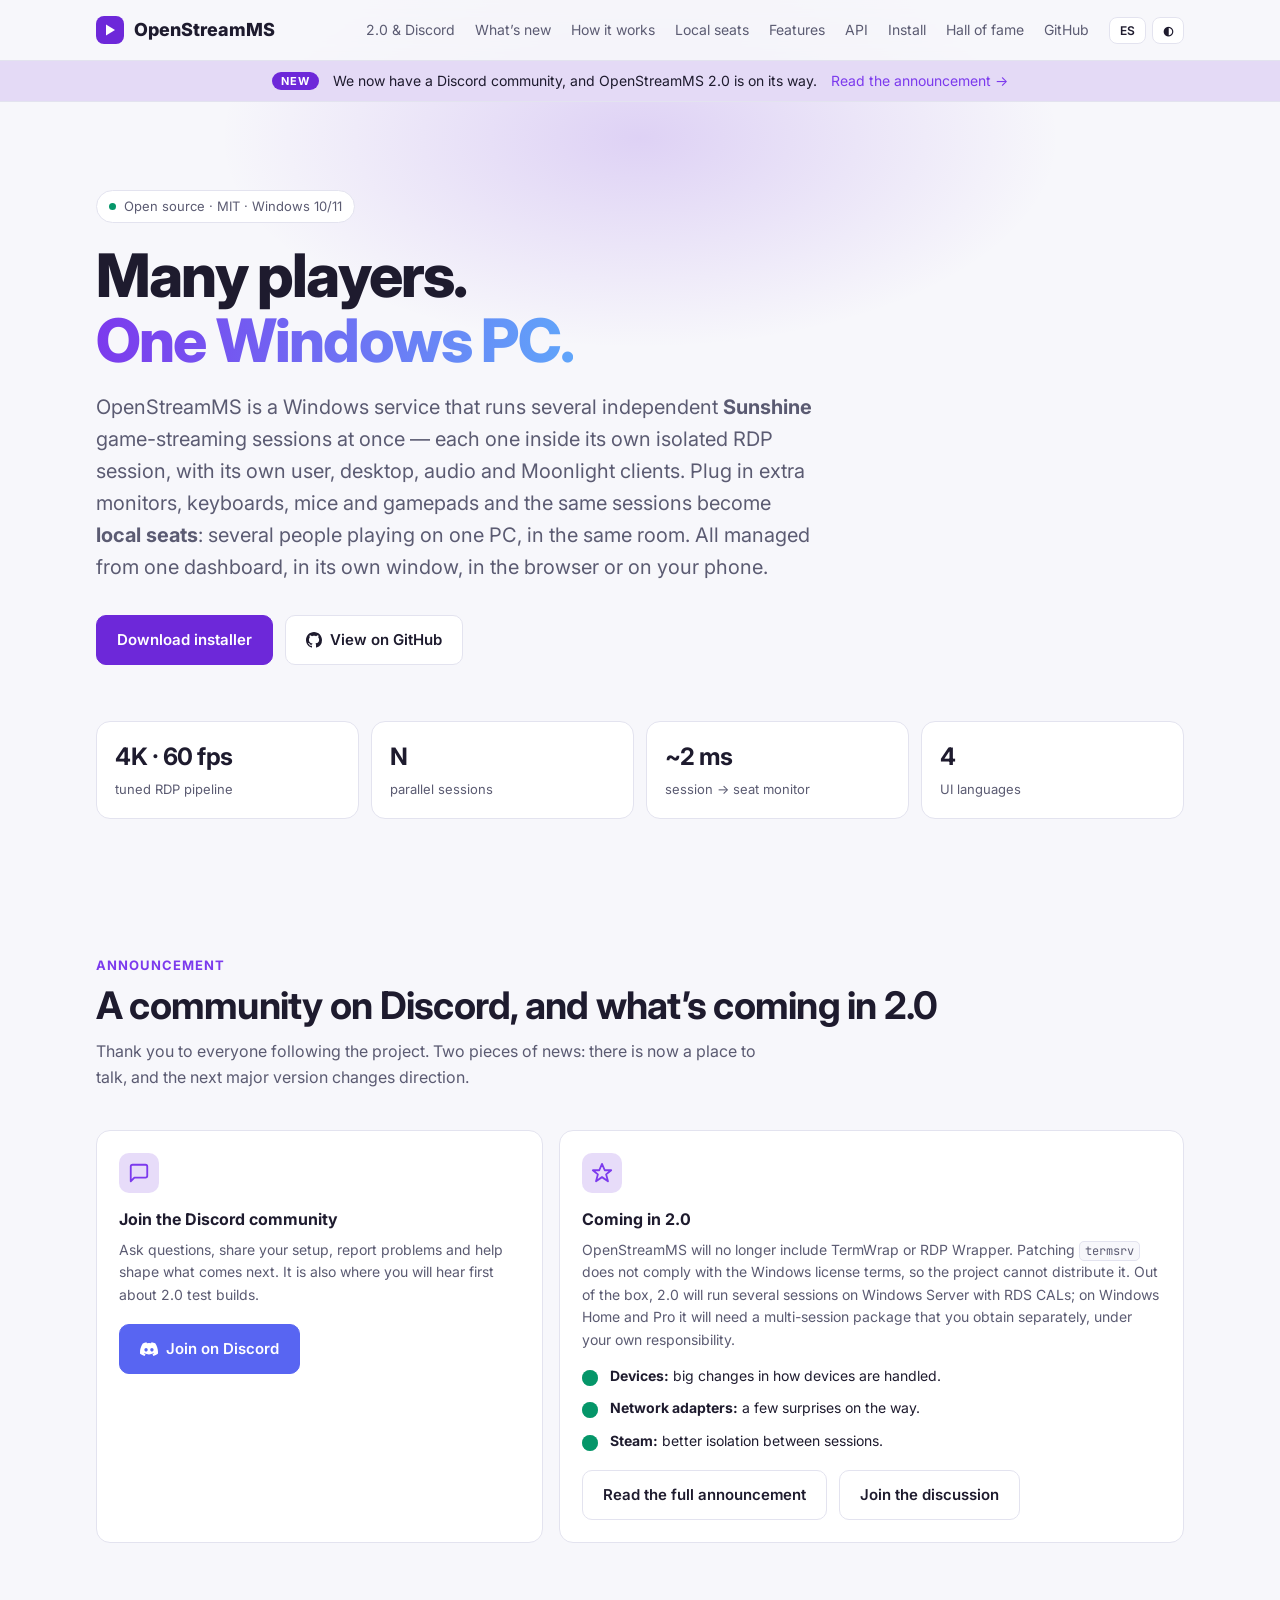
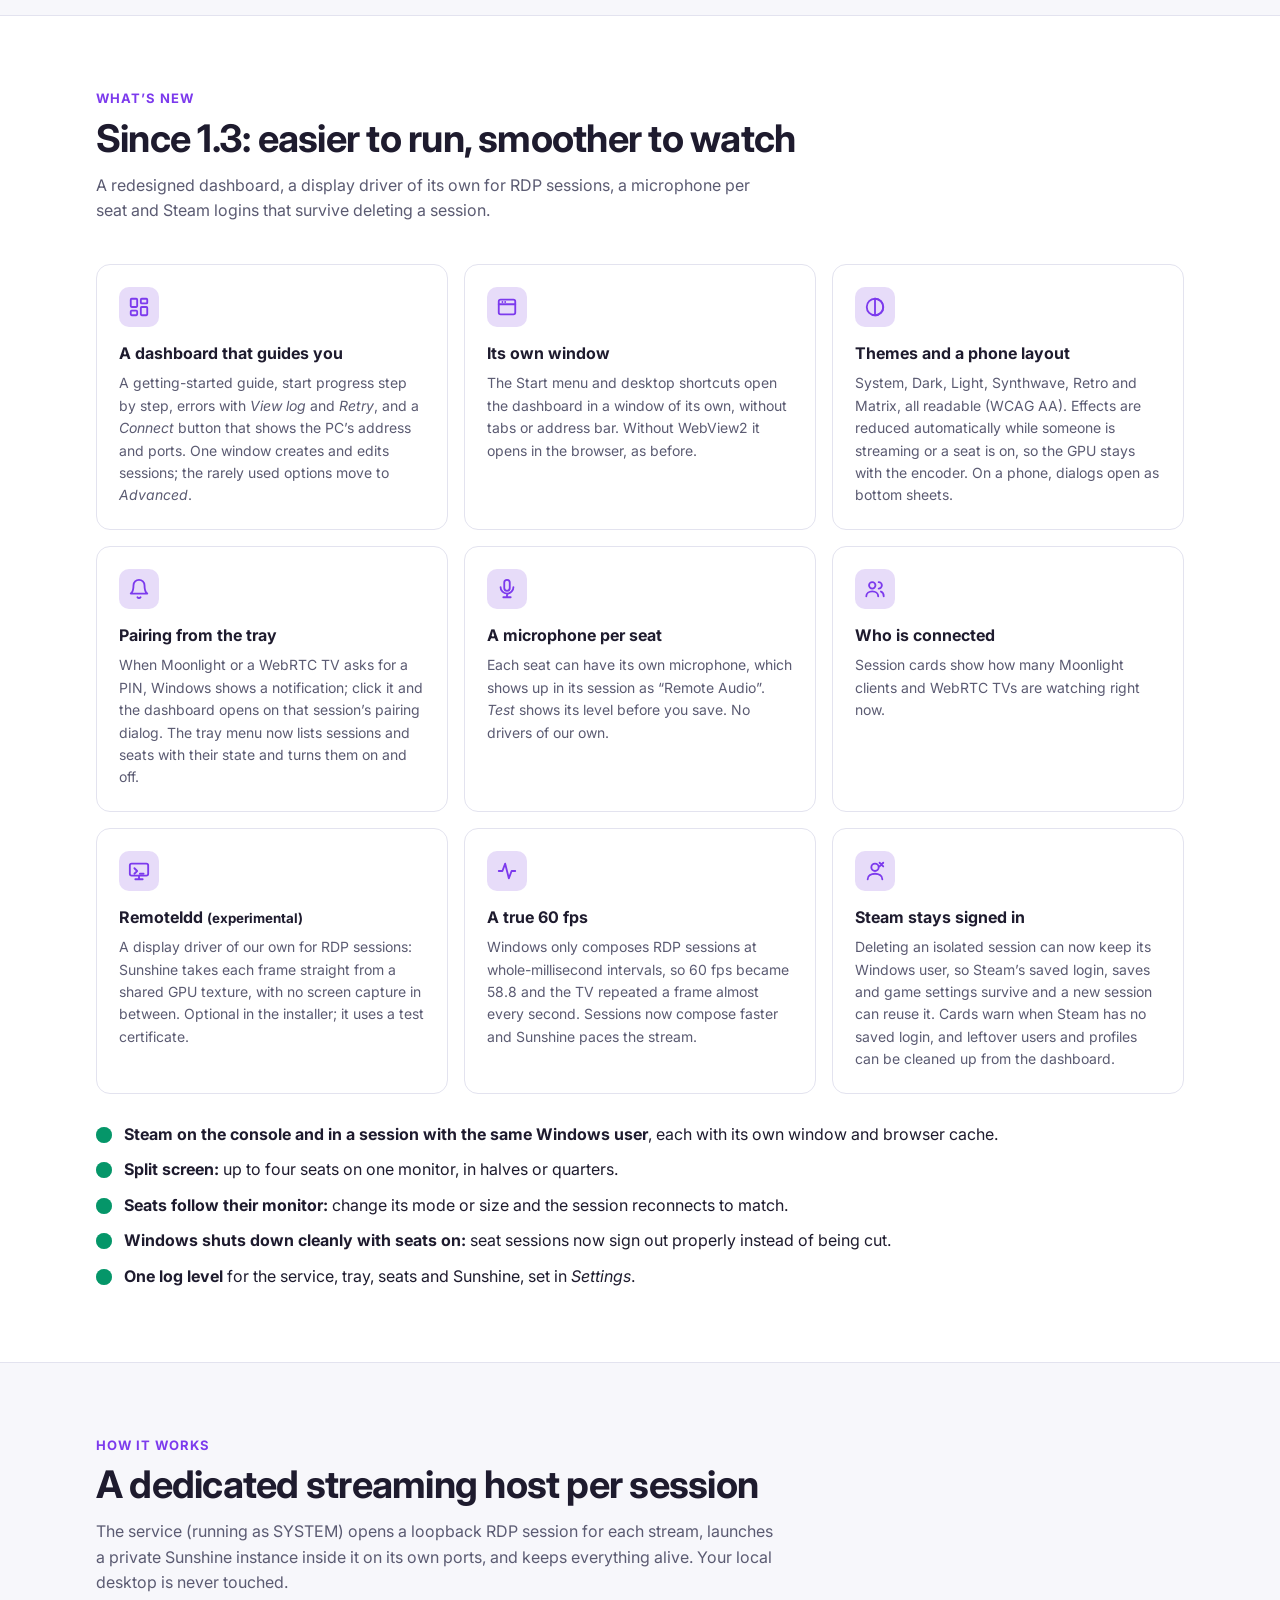
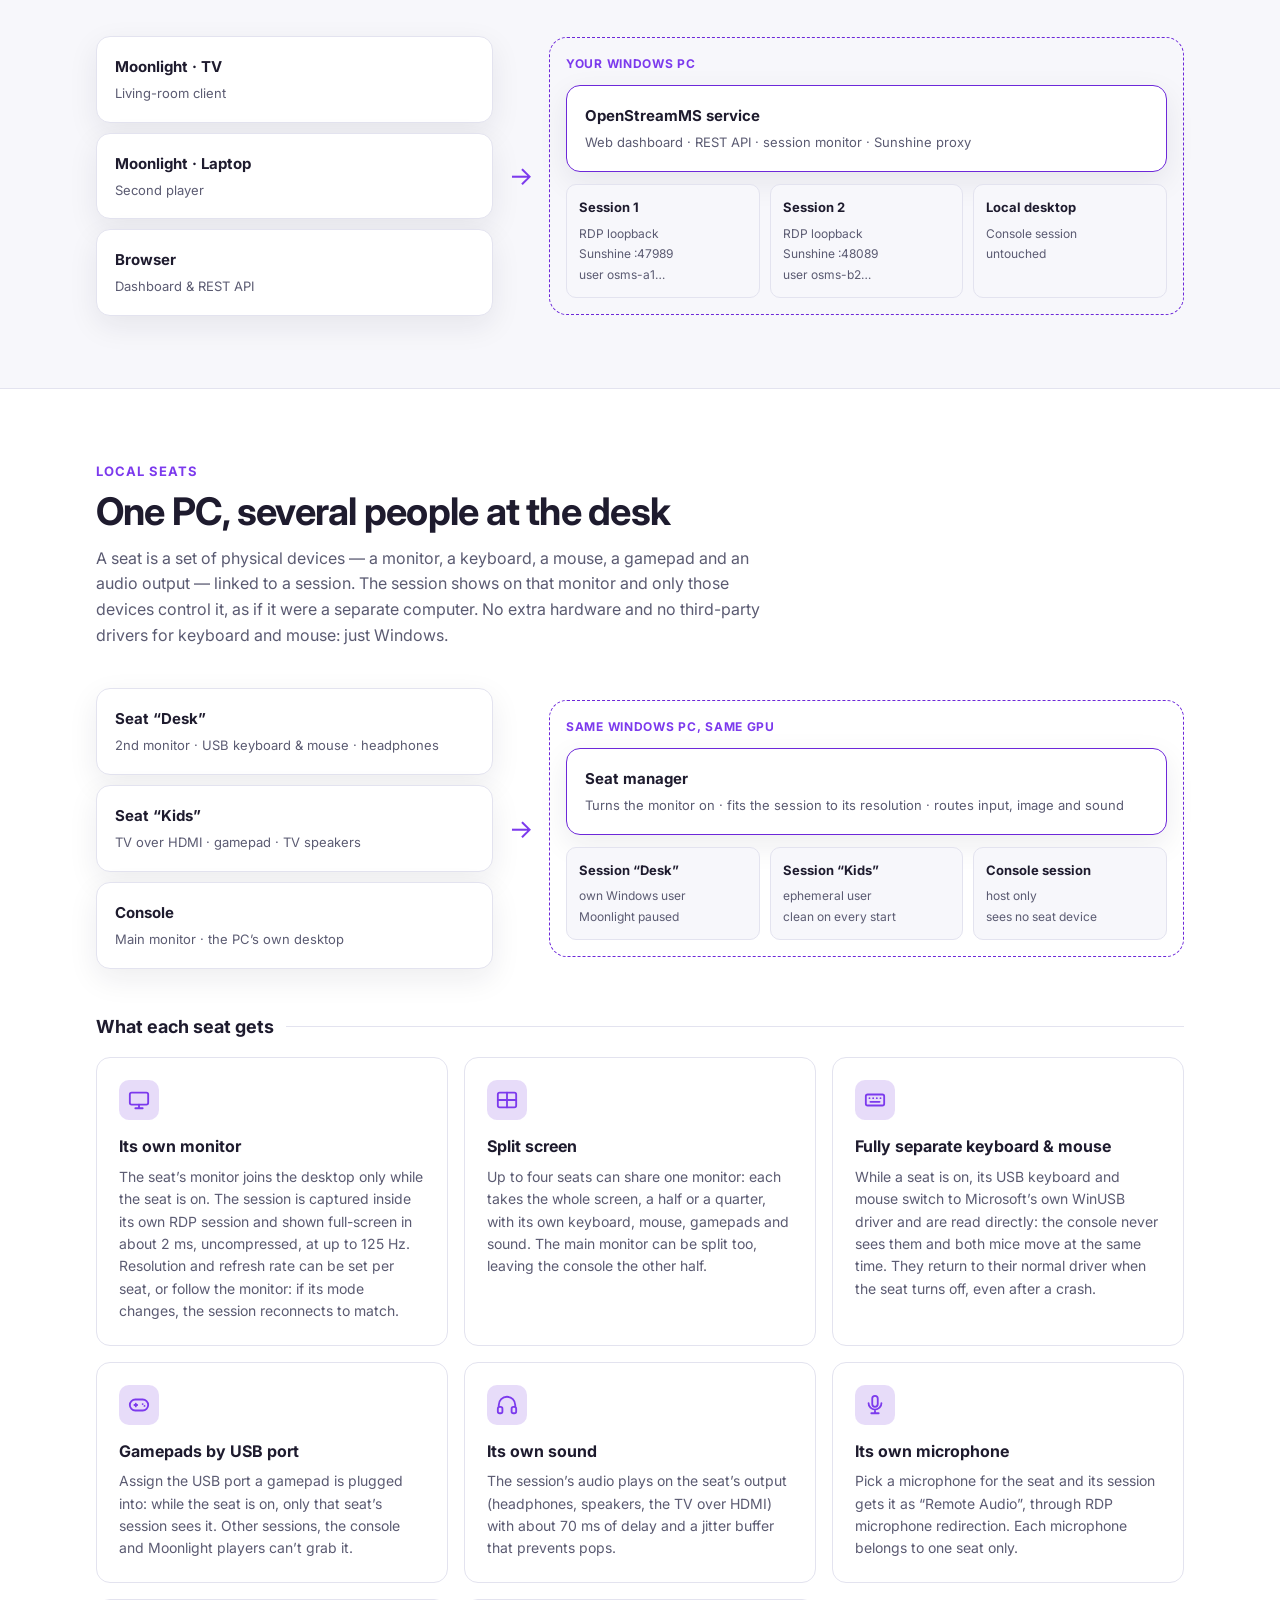
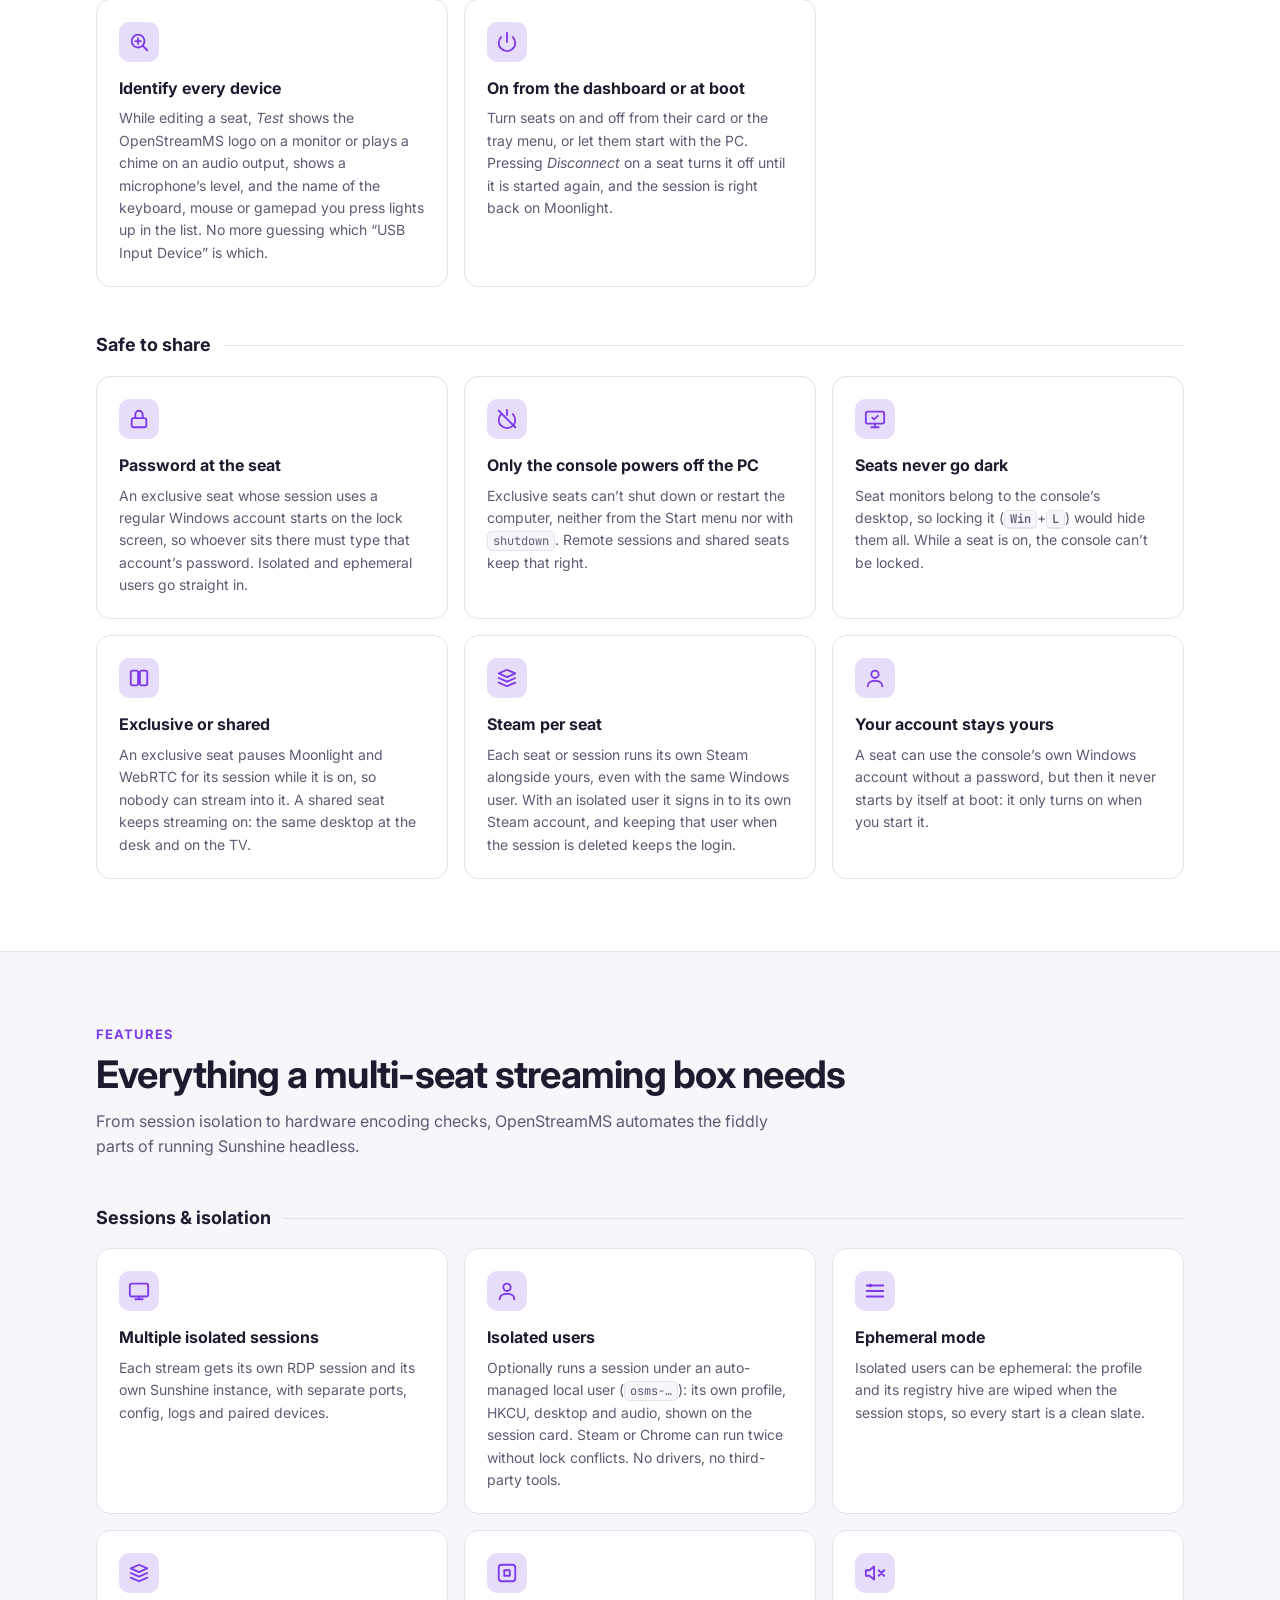
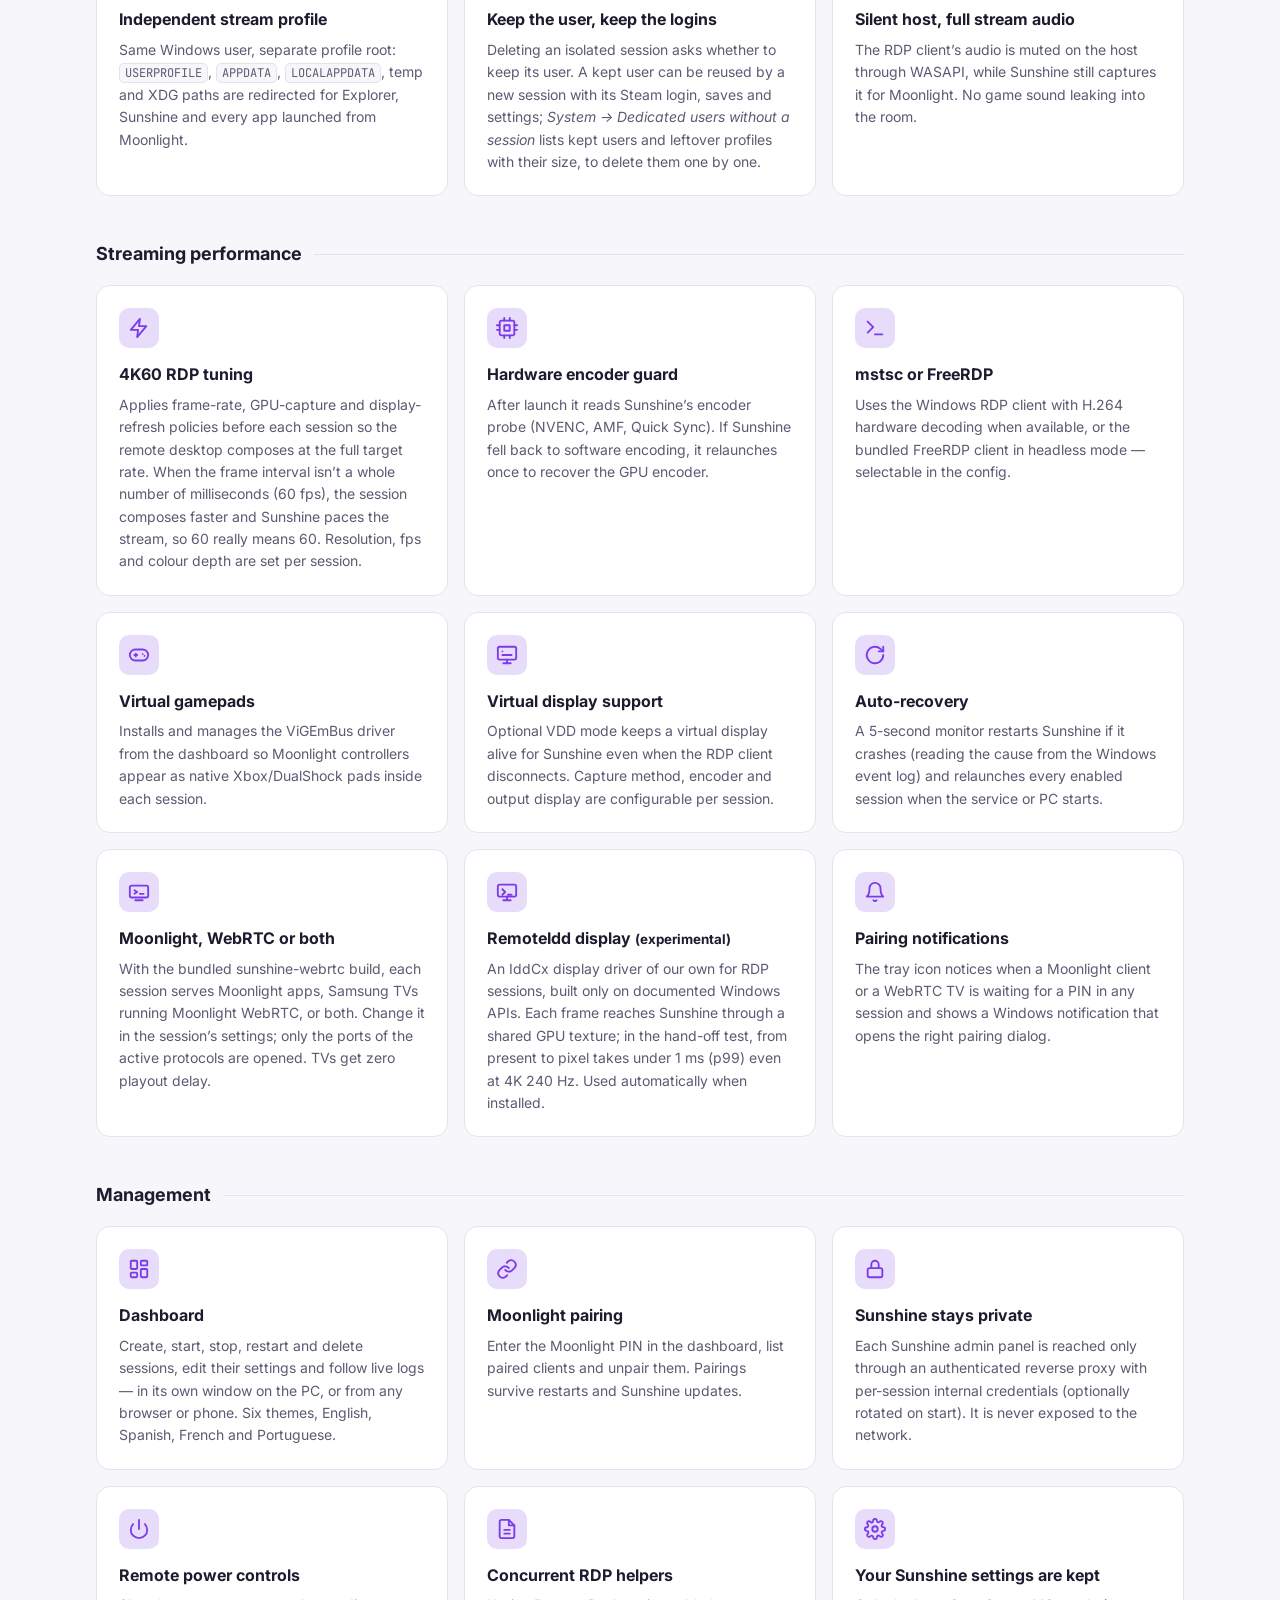
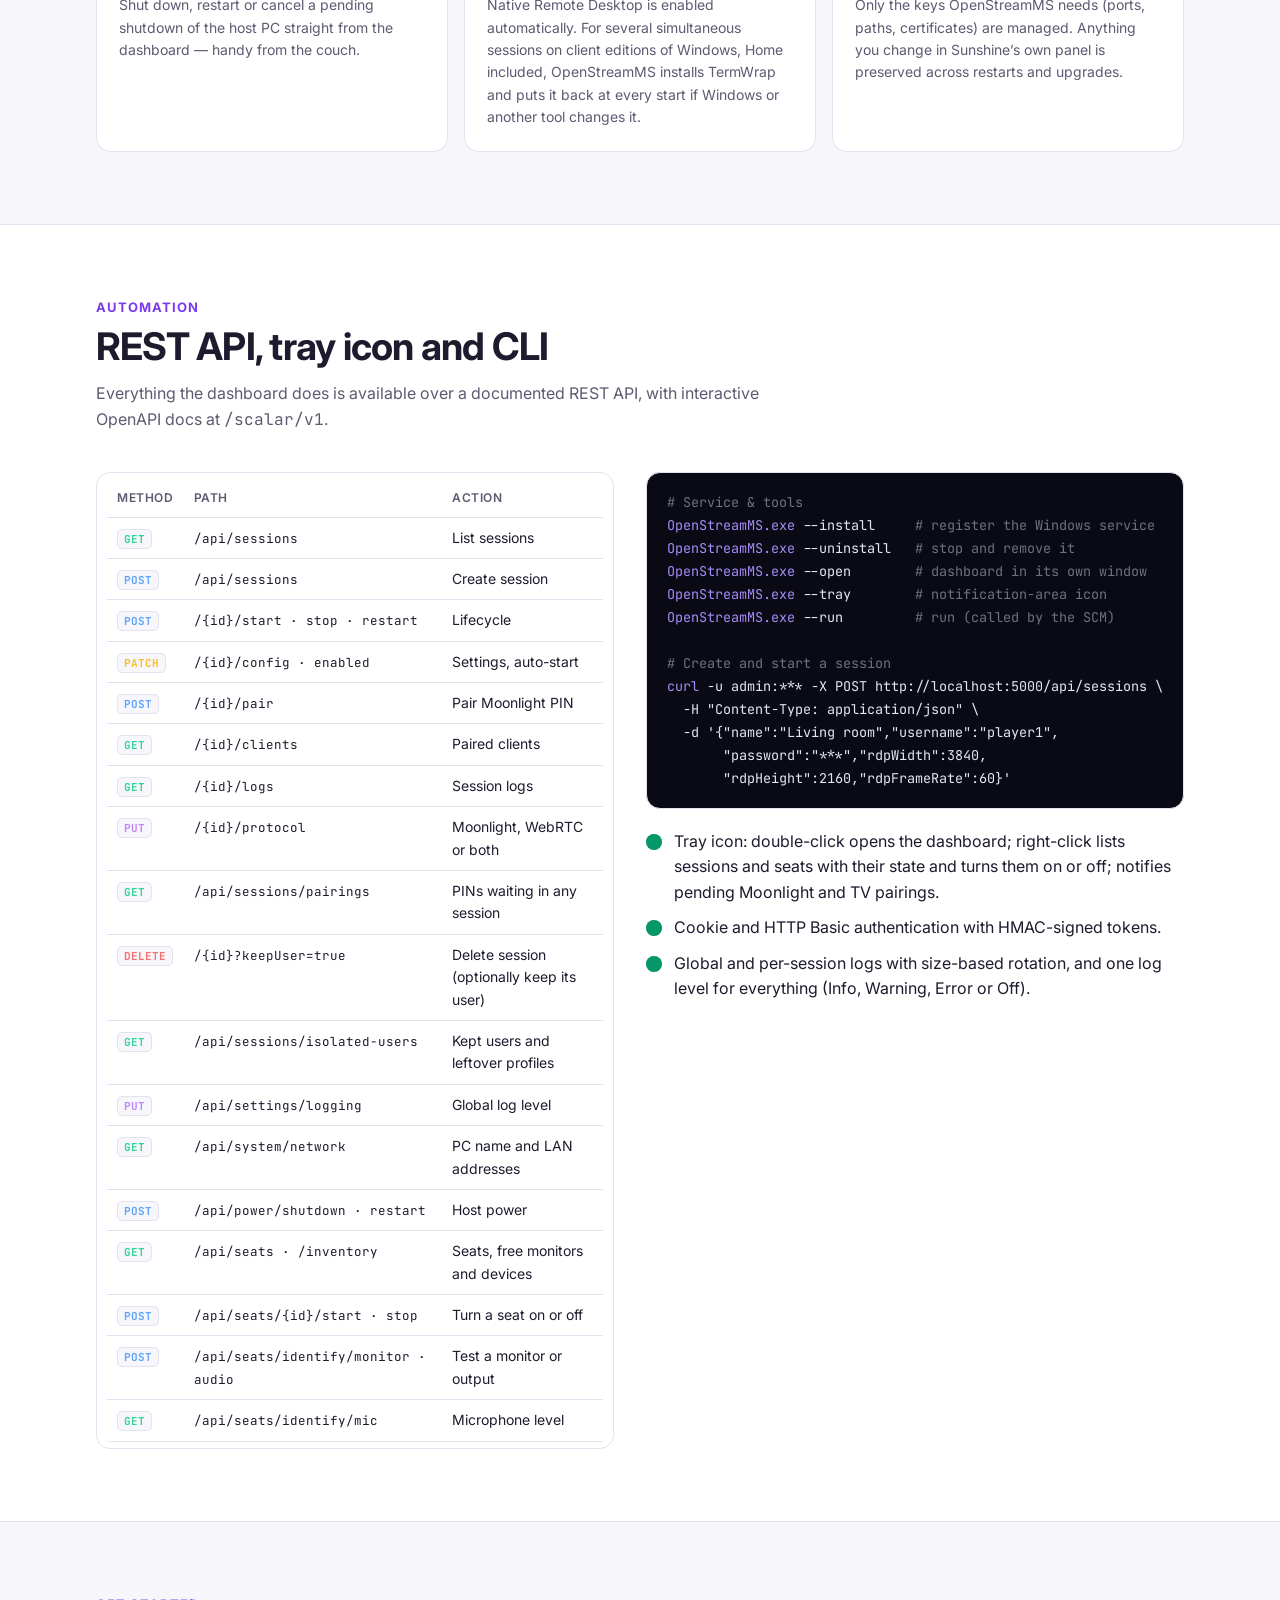
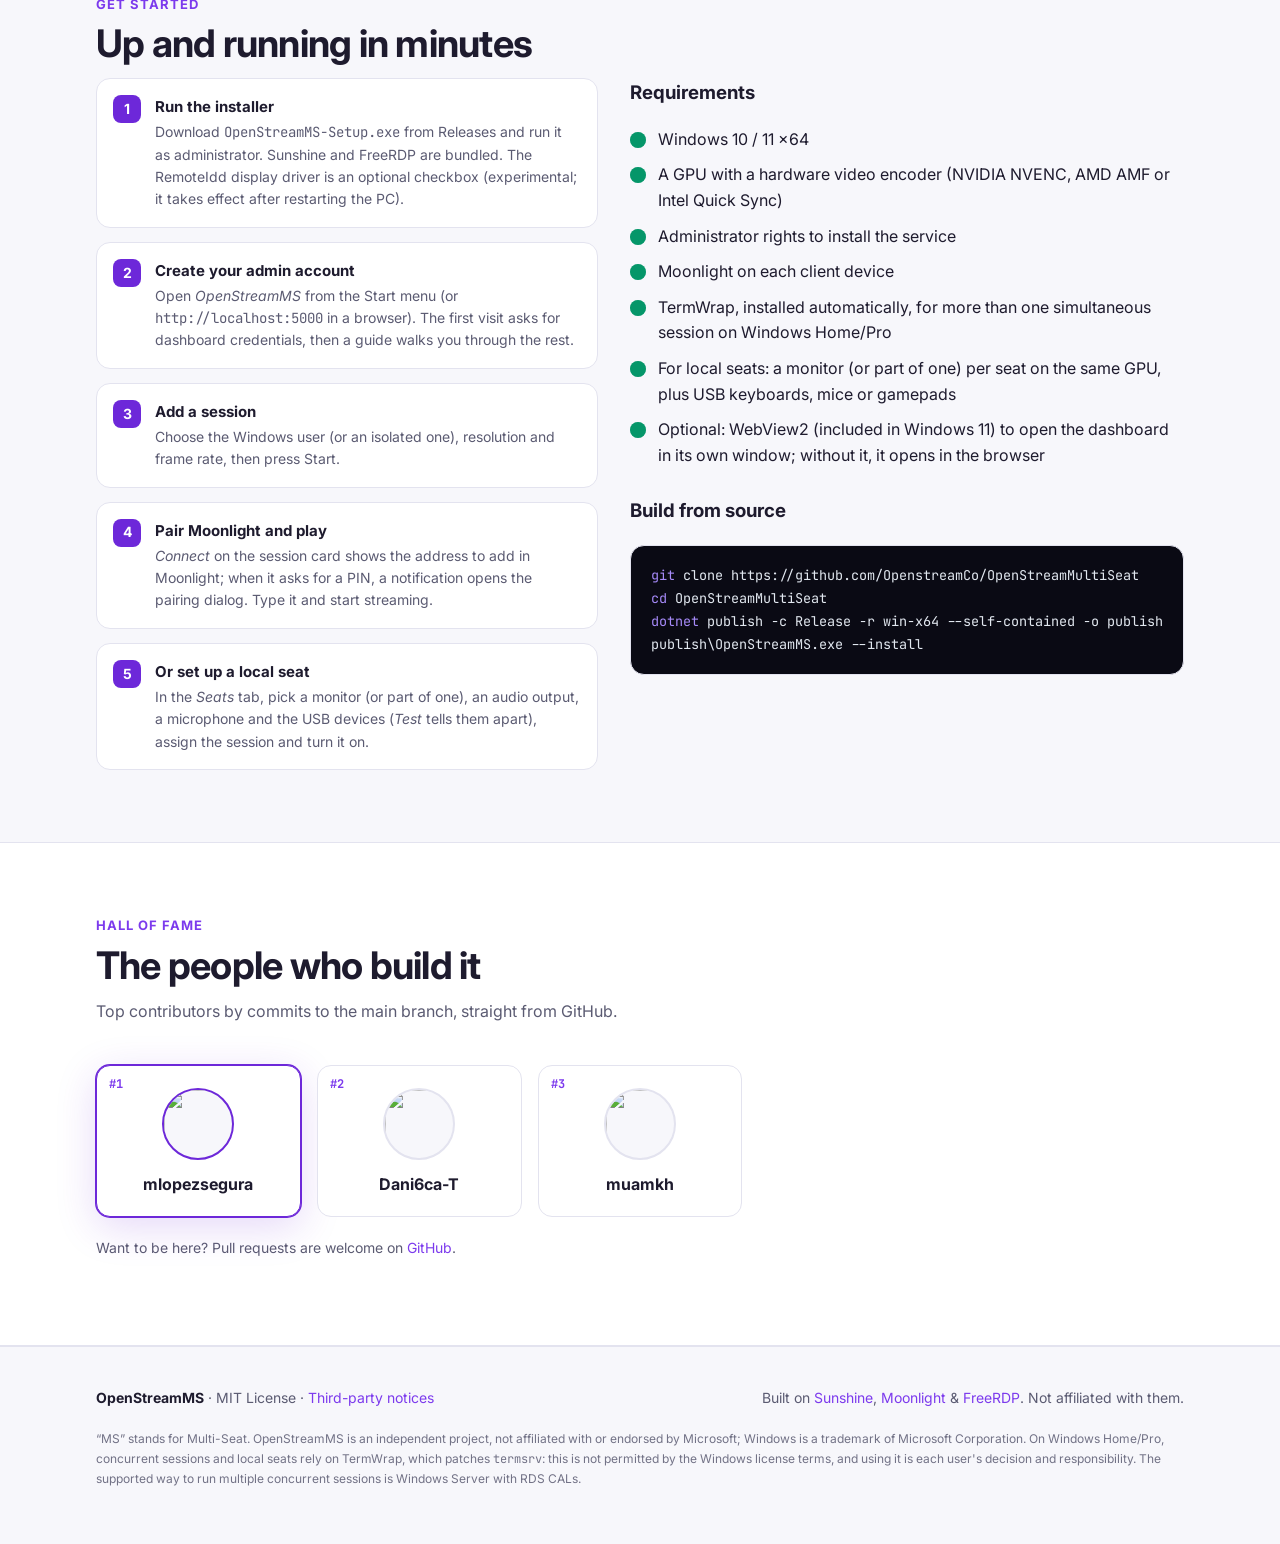
==== commit 848b608a: "Merge remote-tracking branch 'origin/master' into fix/remoteidd-win10-umdf" ====
--- a/docs/index.html
+++ b/docs/index.html
@@ -208,6 +208,19 @@
 @media (max-width: 900px) { .fame { grid-template-columns: repeat(3, 1fr); } }
 @media (max-width: 520px) { .fame { grid-template-columns: repeat(2, 1fr); } }
 
+/* Announcement */
+.announce-bar { background: color-mix(in srgb, var(--accent) 14%, var(--bg)); border-bottom: 1px solid var(--border); font-size: 14px; }
+.announce-bar .wrap { display: flex; flex-wrap: wrap; gap: 6px 14px; align-items: center; justify-content: center; padding-block: 9px; text-align: center; }
+.announce-bar .tag { font: 700 11px Inter, sans-serif; text-transform: uppercase; letter-spacing: .08em; color: #fff; background: var(--accent); border-radius: 999px; padding: 2px 9px; }
+.announce { display: grid; grid-template-columns: 1fr 1.4fr; gap: 16px; }
+@media (max-width: 860px) { .announce { grid-template-columns: 1fr; } }
+.announce .feat:hover { transform: none; }
+.announce .feat p + p { margin-top: 10px; }
+.announce ul.check { margin-top: 14px; font-size: 14px; }
+.announce .cta { margin-top: 18px; }
+.btn.discord { background: #5865f2; border-color: #5865f2; color: #fff; }
+.btn.discord:hover { filter: brightness(1.1); }
+
 footer { padding: 40px 0 56px; color: var(--muted); font-size: 14px; border-top: 1px solid var(--border); }
 footer .wrap { display: flex; gap: 20px; flex-wrap: wrap; justify-content: space-between; }
 footer .legal { flex-basis: 100%; font-size: 12px; line-height: 1.6; opacity: .85; }
@@ -222,6 +235,7 @@
       OpenStreamMS
     </a>
     <div class="links">
+      <a href="#announcement"><span lang="en">2.0 &amp; Discord</span><span lang="es">2.0 y Discord</span></a>
       <a href="#new"><span lang="en">What’s new</span><span lang="es">Novedades</span></a>
       <a href="#how"><span lang="en">How it works</span><span lang="es">Cómo funciona</span></a>
       <a href="#seats"><span lang="en">Local seats</span><span lang="es">Puestos locales</span></a>
@@ -237,6 +251,14 @@
     </div>
   </div>
 </nav>
+
+<div class="announce-bar" role="note">
+  <div class="wrap">
+    <span class="tag"><span lang="en">New</span><span lang="es">Nuevo</span></span>
+    <span><span lang="en">We now have a Discord community, and OpenStreamMS 2.0 is on its way.</span><span lang="es">Ya tenemos comunidad en Discord y OpenStreamMS 2.0 está en camino.</span></span>
+    <a href="#announcement"><span lang="en">Read the announcement →</span><span lang="es">Leer el anuncio →</span></a>
+  </div>
+</div>
 
 <header class="hero">
   <div class="wrap">
@@ -270,6 +292,41 @@
   </div>
 </header>
 
+<!-- ───────────────────────── ANNOUNCEMENT ───────────────────────── -->
+<section id="announcement">
+  <div class="wrap">
+    <div class="eyebrow"><span lang="en">Announcement</span><span lang="es">Anuncio</span></div>
+    <h2><span lang="en">A community on Discord, and what’s coming in 2.0</span><span lang="es">Comunidad en Discord y lo que llega con la 2.0</span></h2>
+    <p class="sub"><span lang="en">Thank you to everyone following the project. Two pieces of news: there is now a place to talk, and the next major version changes direction.</span><span lang="es">Gracias a todos los que seguís el proyecto. Dos noticias: ya hay un sitio donde hablar, y la próxima versión mayor cambia de rumbo.</span></p>
+
+    <div class="announce">
+      <div class="feat">
+        <div class="ico"><svg viewBox="0 0 24 24"><path d="M21 15a2 2 0 0 1-2 2H7l-4 4V5a2 2 0 0 1 2-2h14a2 2 0 0 1 2 2z"/></svg></div>
+        <h3><span lang="en">Join the Discord community</span><span lang="es">Únete a la comunidad en Discord</span></h3>
+        <p><span lang="en">Ask questions, share your setup, report problems and help shape what comes next. It is also where you will hear first about 2.0 test builds.</span><span lang="es">Pregunta, comparte tu montaje, cuenta los problemas que encuentres y ayuda a decidir lo que viene. También es donde se avisará primero de las versiones de prueba de la 2.0.</span></p>
+        <div class="cta">
+          <a class="btn discord" href="https://discord.gg/uAu9WWqzw" target="_blank" rel="noopener"><svg width="18" height="18" viewBox="0 0 24 24" aria-hidden="true"><path fill="currentColor" d="M20.3 4.4A19.6 19.6 0 0 0 15.4 3l-.6 1.3a18.2 18.2 0 0 0-5.6 0L8.6 3a19.5 19.5 0 0 0-4.9 1.5C.6 9.1-.3 13.7.1 18.2a19.7 19.7 0 0 0 6 3l1.3-2.1c-.7-.3-1.4-.6-2-1l.5-.4a14 14 0 0 0 12.2 0l.5.4c-.6.4-1.3.7-2 1l1.3 2.1a19.6 19.6 0 0 0 6-3c.5-5.2-.9-9.8-3.6-13.8zM8.1 15.4c-1.2 0-2.2-1.1-2.2-2.4s1-2.4 2.2-2.4 2.2 1.1 2.2 2.4-1 2.4-2.2 2.4zm7.8 0c-1.2 0-2.2-1.1-2.2-2.4s1-2.4 2.2-2.4 2.2 1.1 2.2 2.4-1 2.4-2.2 2.4z"/></svg><span lang="en">Join on Discord</span><span lang="es">Entrar en Discord</span></a>
+        </div>
+      </div>
+
+      <div class="feat">
+        <div class="ico"><svg viewBox="0 0 24 24"><path d="M12 2l3 7h7l-5.5 4.5 2 7.5L12 16.5 5.5 21l2-7.5L2 9h7z"/></svg></div>
+        <h3><span lang="en">Coming in 2.0</span><span lang="es">Lo que llega con la 2.0</span></h3>
+        <p><span lang="en">OpenStreamMS will no longer include TermWrap or RDP Wrapper. Patching <code>termsrv</code> does not comply with the Windows license terms, so the project cannot distribute it. Out of the box, 2.0 will run several sessions on Windows Server with RDS CALs; on Windows Home and Pro it will need a multi-session package that you obtain separately, under your own responsibility.</span><span lang="es">OpenStreamMS dejará de incluir TermWrap y RDP Wrapper. Modificar <code>termsrv</code> no cumple la licencia de Windows, así que el proyecto no puede distribuirlo. Tal cual se instala, la 2.0 ejecutará varias sesiones en Windows Server con licencias RDS CAL; en Windows Home y Pro necesitará un paquete multisesión que consigas por tu cuenta y bajo tu responsabilidad.</span></p>
+        <ul class="check">
+          <li><span lang="en"><strong>Devices:</strong> big changes in how devices are handled.</span><span lang="es"><strong>Dispositivos:</strong> grandes cambios en cómo se gestionan.</span></li>
+          <li><span lang="en"><strong>Network adapters:</strong> a few surprises on the way.</span><span lang="es"><strong>Tarjetas de red:</strong> alguna sorpresa en camino.</span></li>
+          <li><span lang="en"><strong>Steam:</strong> better isolation between sessions.</span><span lang="es"><strong>Steam:</strong> mejor aislamiento entre sesiones.</span></li>
+        </ul>
+        <div class="cta">
+          <a class="btn" href="https://github.com/OpenstreamCo/OpenStreamMultiSeat/discussions/50" target="_blank" rel="noopener"><span lang="en">Read the full announcement</span><span lang="es">Leer el anuncio completo</span></a>
+          <a class="btn" href="https://github.com/OpenstreamCo/OpenStreamMultiSeat/discussions" target="_blank" rel="noopener"><span lang="en">Join the discussion</span><span lang="es">Participar en el debate</span></a>
+        </div>
+      </div>
+    </div>
+  </div>
+</section>
+
 <!-- ───────────────────────── WHAT'S NEW ───────────────────────── -->
 <section id="new" class="alt">
   <div class="wrap">
@@ -605,8 +662,8 @@
       </div>
       <div class="feat">
         <div class="ico"><svg viewBox="0 0 24 24"><path d="M14 2H6a2 2 0 00-2 2v16a2 2 0 002 2h12a2 2 0 002-2V8z"/><path d="M14 2v6h6M9 13h6M9 17h6"/></svg></div>
-        <h3><span lang="en">Several sessions at once</span><span lang="es">Varias sesiones a la vez</span></h3>
-        <p><span lang="en">Native Remote Desktop is enabled automatically. Several sessions at once are officially supported on Windows Server with the Remote Desktop Session Host role and RDS user CALs. OpenStreamMS does not install anything to allow them on Windows Home or Pro: if you use a third-party tool for that, it is your decision and your responsibility, and it may not be permitted by the Windows license. The dashboard only shows whether the PC allows it.</span><span lang="es">Escritorio remoto nativo se habilita automáticamente. Oficialmente, varias sesiones a la vez están soportadas en Windows Server con el rol Host de sesión de Escritorio remoto y CAL de RDS por usuario. OpenStreamMS no instala nada para permitirlas en Windows Home o Pro: si usas una herramienta de terceros para ello, es decisión y responsabilidad tuya, y puede que la licencia de Windows no lo permita. El panel solo indica si el equipo lo admite.</span></p>
+        <h3><span lang="en">Concurrent RDP helpers</span><span lang="es">Ayudas para RDP concurrente</span></h3>
+        <p><span lang="en">Native Remote Desktop is enabled automatically. For several simultaneous sessions on client editions of Windows, Home included, OpenStreamMS installs TermWrap and puts it back at every start if Windows or another tool changes it.</span><span lang="es">Escritorio Remoto nativo se habilita automáticamente. Para varias sesiones simultáneas en ediciones cliente de Windows, Home incluido, OpenStreamMS instala TermWrap y lo vuelve a poner en cada arranque si Windows u otra herramienta lo cambia.</span></p>
       </div>
       <div class="feat">
         <div class="ico"><svg viewBox="0 0 24 24"><circle cx="12" cy="12" r="3"/><path d="M19.4 15a1.7 1.7 0 00.3 1.8l.1.1a2 2 0 11-2.8 2.8l-.1-.1a1.7 1.7 0 00-1.8-.3 1.7 1.7 0 00-1 1.5V21a2 2 0 11-4 0v-.1a1.7 1.7 0 00-1.1-1.5 1.7 1.7 0 00-1.8.3l-.1.1a2 2 0 11-2.8-2.8l.1-.1a1.7 1.7 0 00.3-1.8 1.7 1.7 0 00-1.5-1H3a2 2 0 110-4h.1a1.7 1.7 0 001.5-1.1 1.7 1.7 0 00-.3-1.8l-.1-.1a2 2 0 112.8-2.8l.1.1a1.7 1.7 0 001.8.3H9a1.7 1.7 0 001-1.5V3a2 2 0 114 0v.1a1.7 1.7 0 001 1.5 1.7 1.7 0 001.8-.3l.1-.1a2 2 0 112.8 2.8l-.1.1a1.7 1.7 0 00-.3 1.8V9a1.7 1.7 0 001.5 1H21a2 2 0 110 4h-.1a1.7 1.7 0 00-1.5 1z"/></svg></div>
@@ -709,7 +766,7 @@
           <li><span lang="en">A GPU with a hardware video encoder (NVIDIA NVENC, AMD AMF or Intel Quick Sync)</span><span lang="es">Una GPU con encoder de vídeo por hardware (NVIDIA NVENC, AMD AMF o Intel Quick Sync)</span></li>
           <li><span lang="en">Administrator rights to install the service</span><span lang="es">Permisos de administrador para instalar el servicio</span></li>
           <li><span lang="en">Moonlight on each client device</span><span lang="es">Moonlight en cada dispositivo cliente</span></li>
-          <li><span lang="en">For more than one session at once: Windows Server with Remote Desktop Session Host and RDS user CALs (official way). OpenStreamMS does not install anything for this on Windows Home/Pro</span><span lang="es">Para más de una sesión a la vez: Windows Server con Host de sesión de Escritorio remoto y CAL de RDS por usuario (vía oficial). OpenStreamMS no instala nada para ello en Windows Home/Pro</span></li>
+          <li><span lang="en">TermWrap, installed automatically, for more than one simultaneous session on Windows Home/Pro</span><span lang="es">TermWrap, que se instala solo, para más de una sesión simultánea en Windows Home/Pro</span></li>
           <li><span lang="en">For local seats: a monitor (or part of one) per seat on the same GPU, plus USB keyboards, mice or gamepads</span><span lang="es">Para puestos locales: un monitor (o parte de uno) por puesto en la misma GPU, y teclados, ratones o mandos USB</span></li>
           <li><span lang="en">Optional: WebView2 (included in Windows 11) to open the dashboard in its own window; without it, it opens in the browser</span><span lang="es">Opcional: WebView2 (viene con Windows 11) para abrir el panel en su propia ventana; sin él se abre en el navegador</span></li>
         </ul>
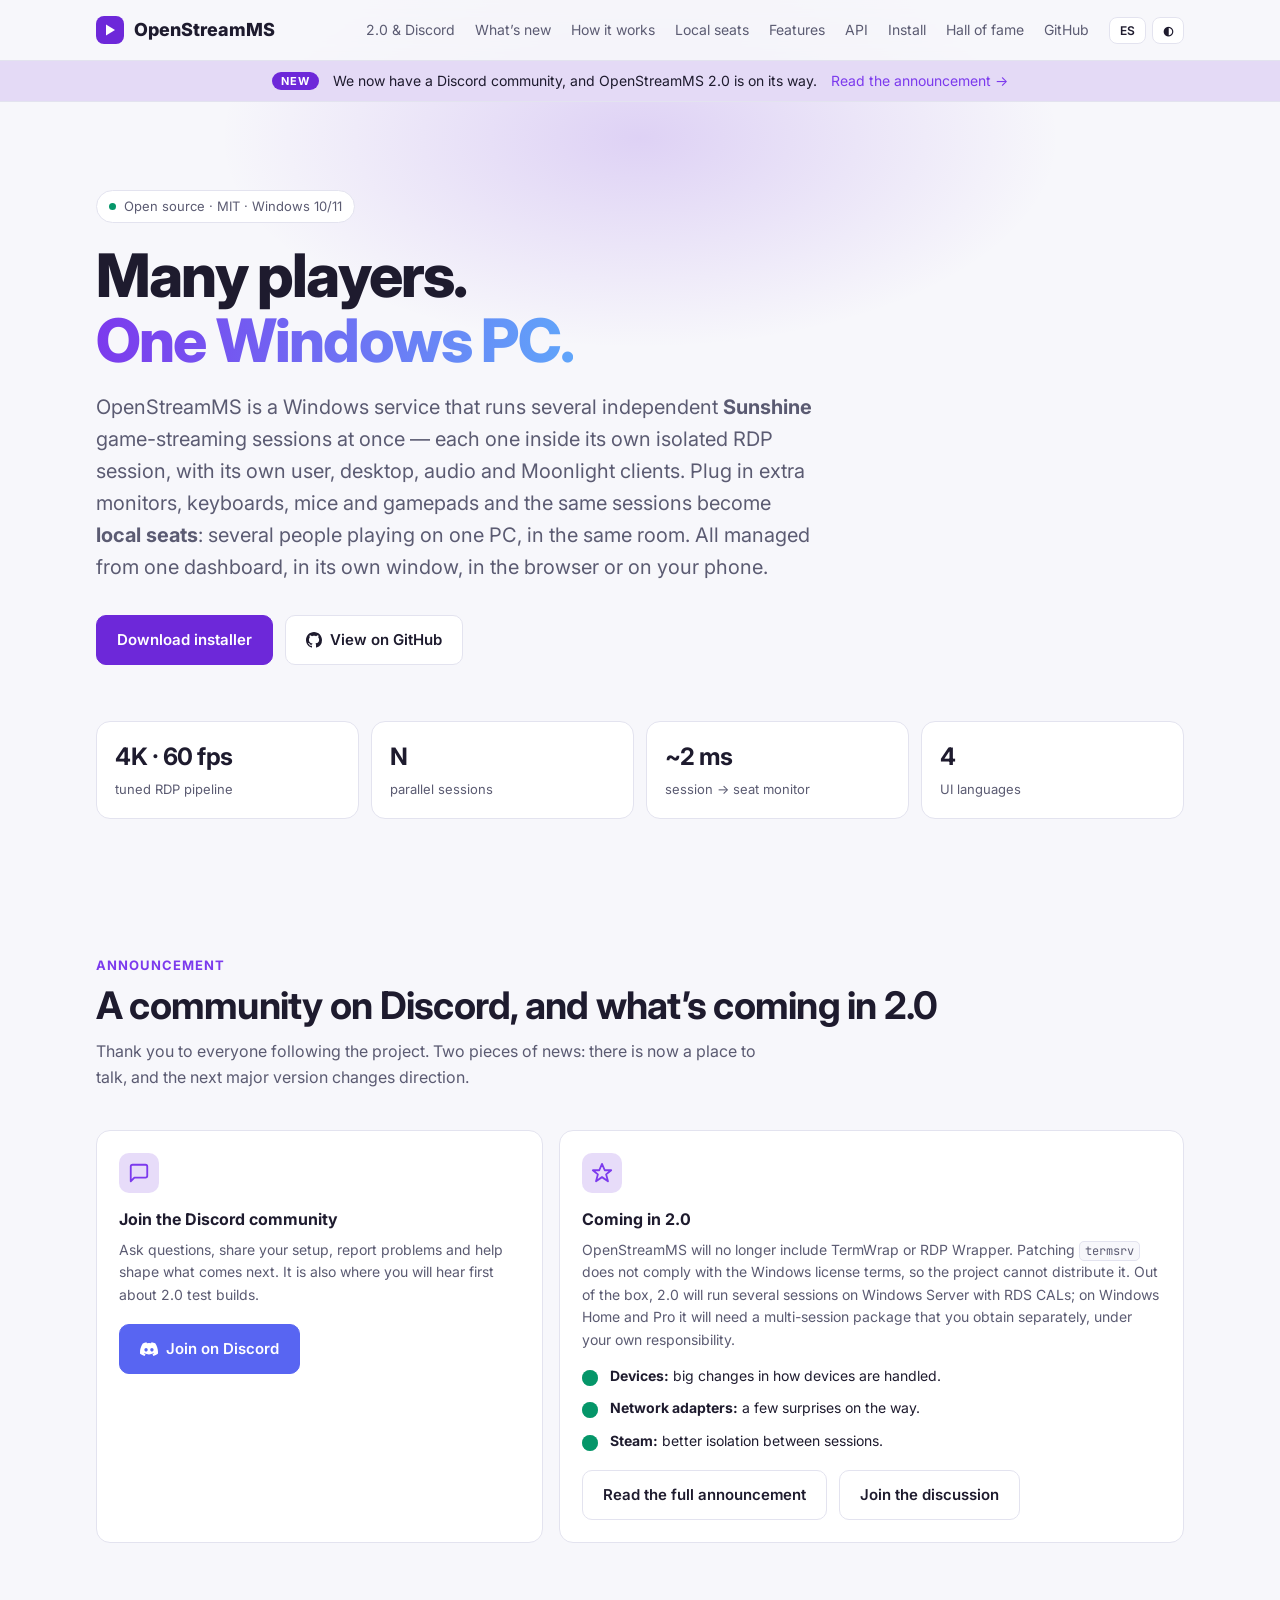
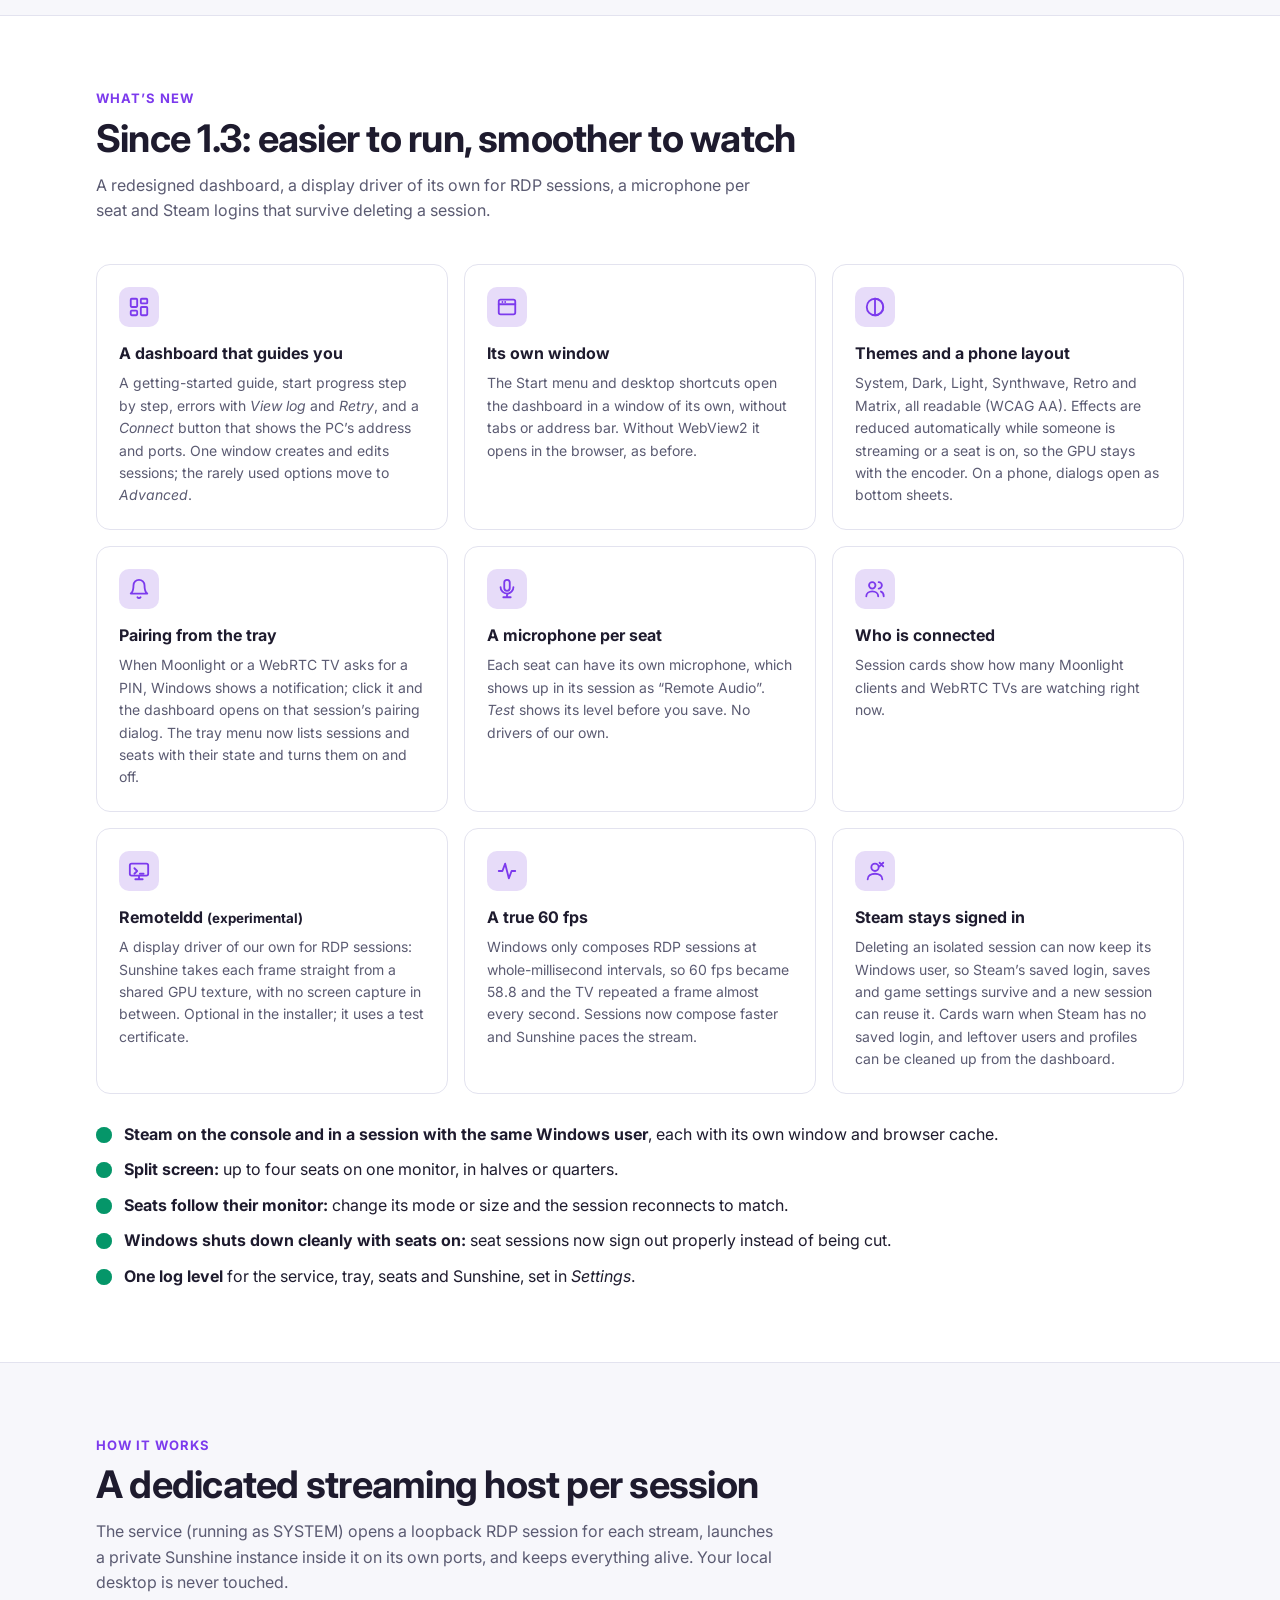
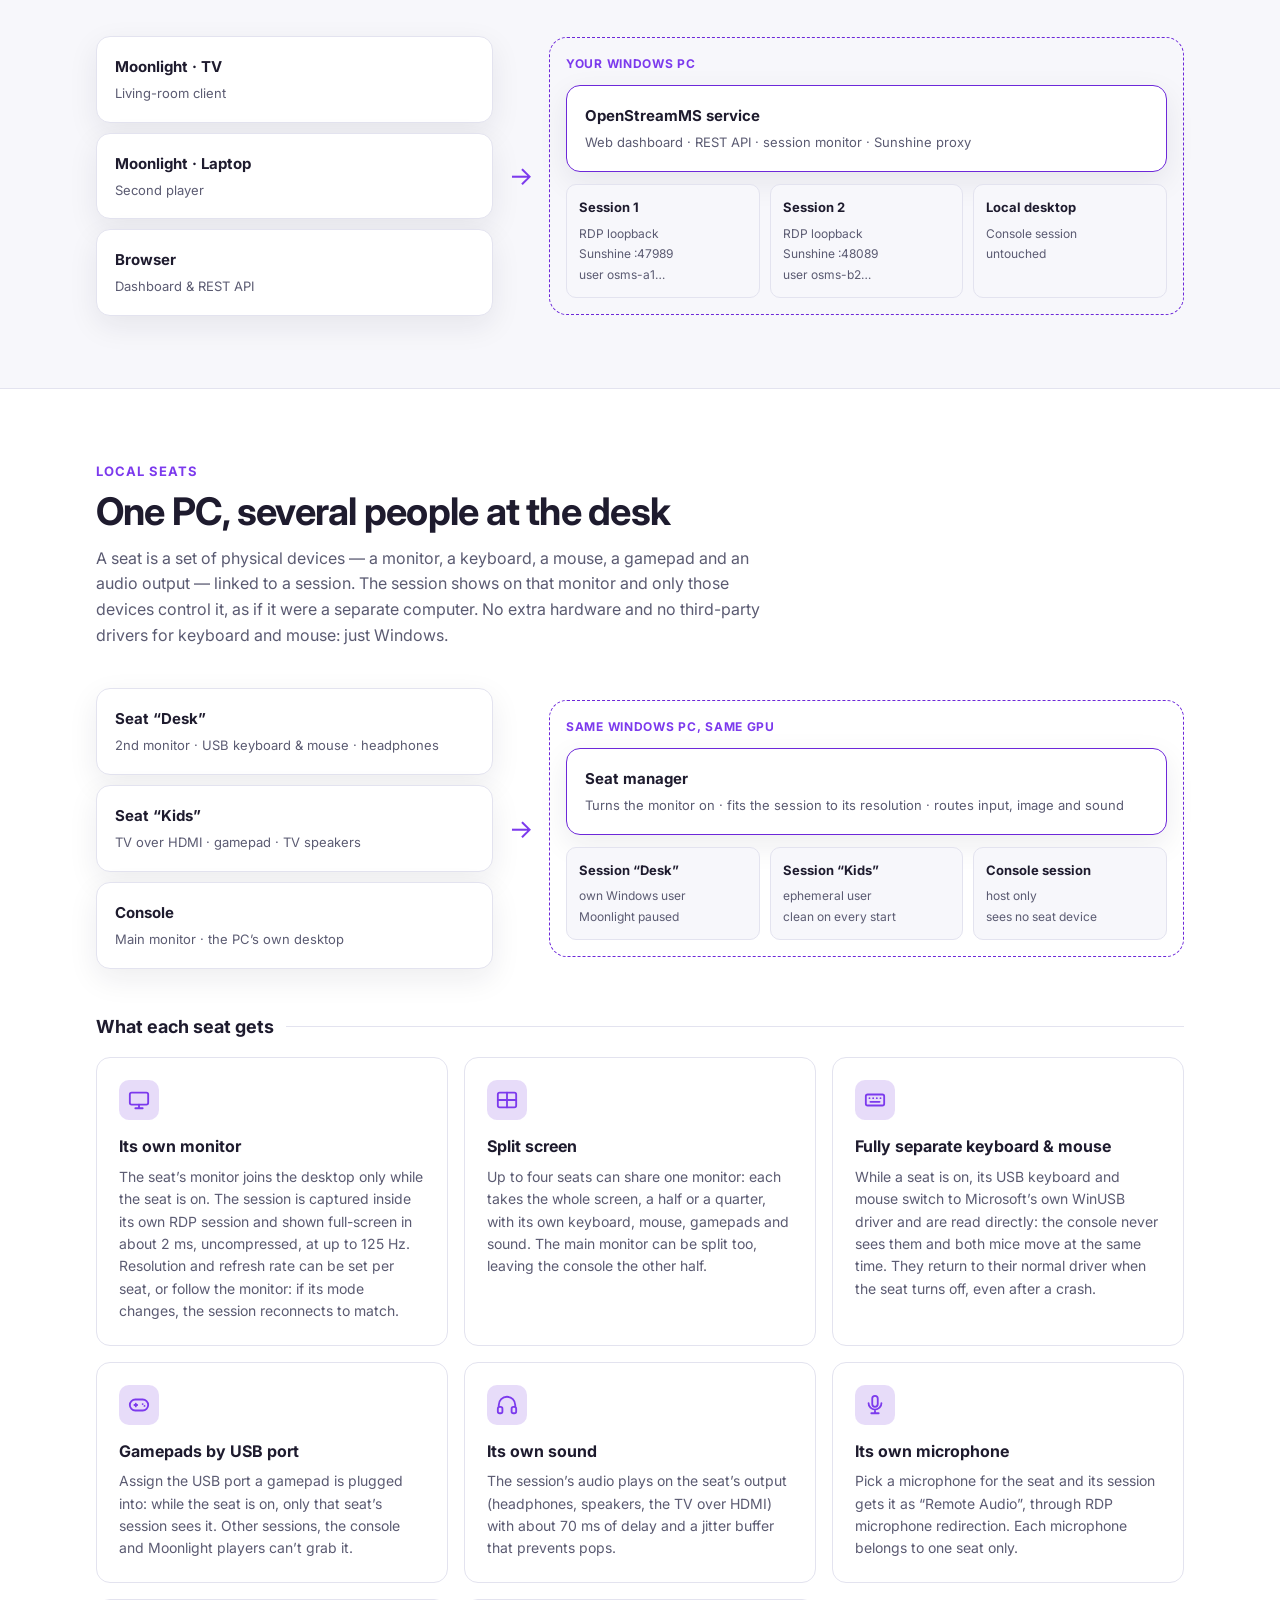
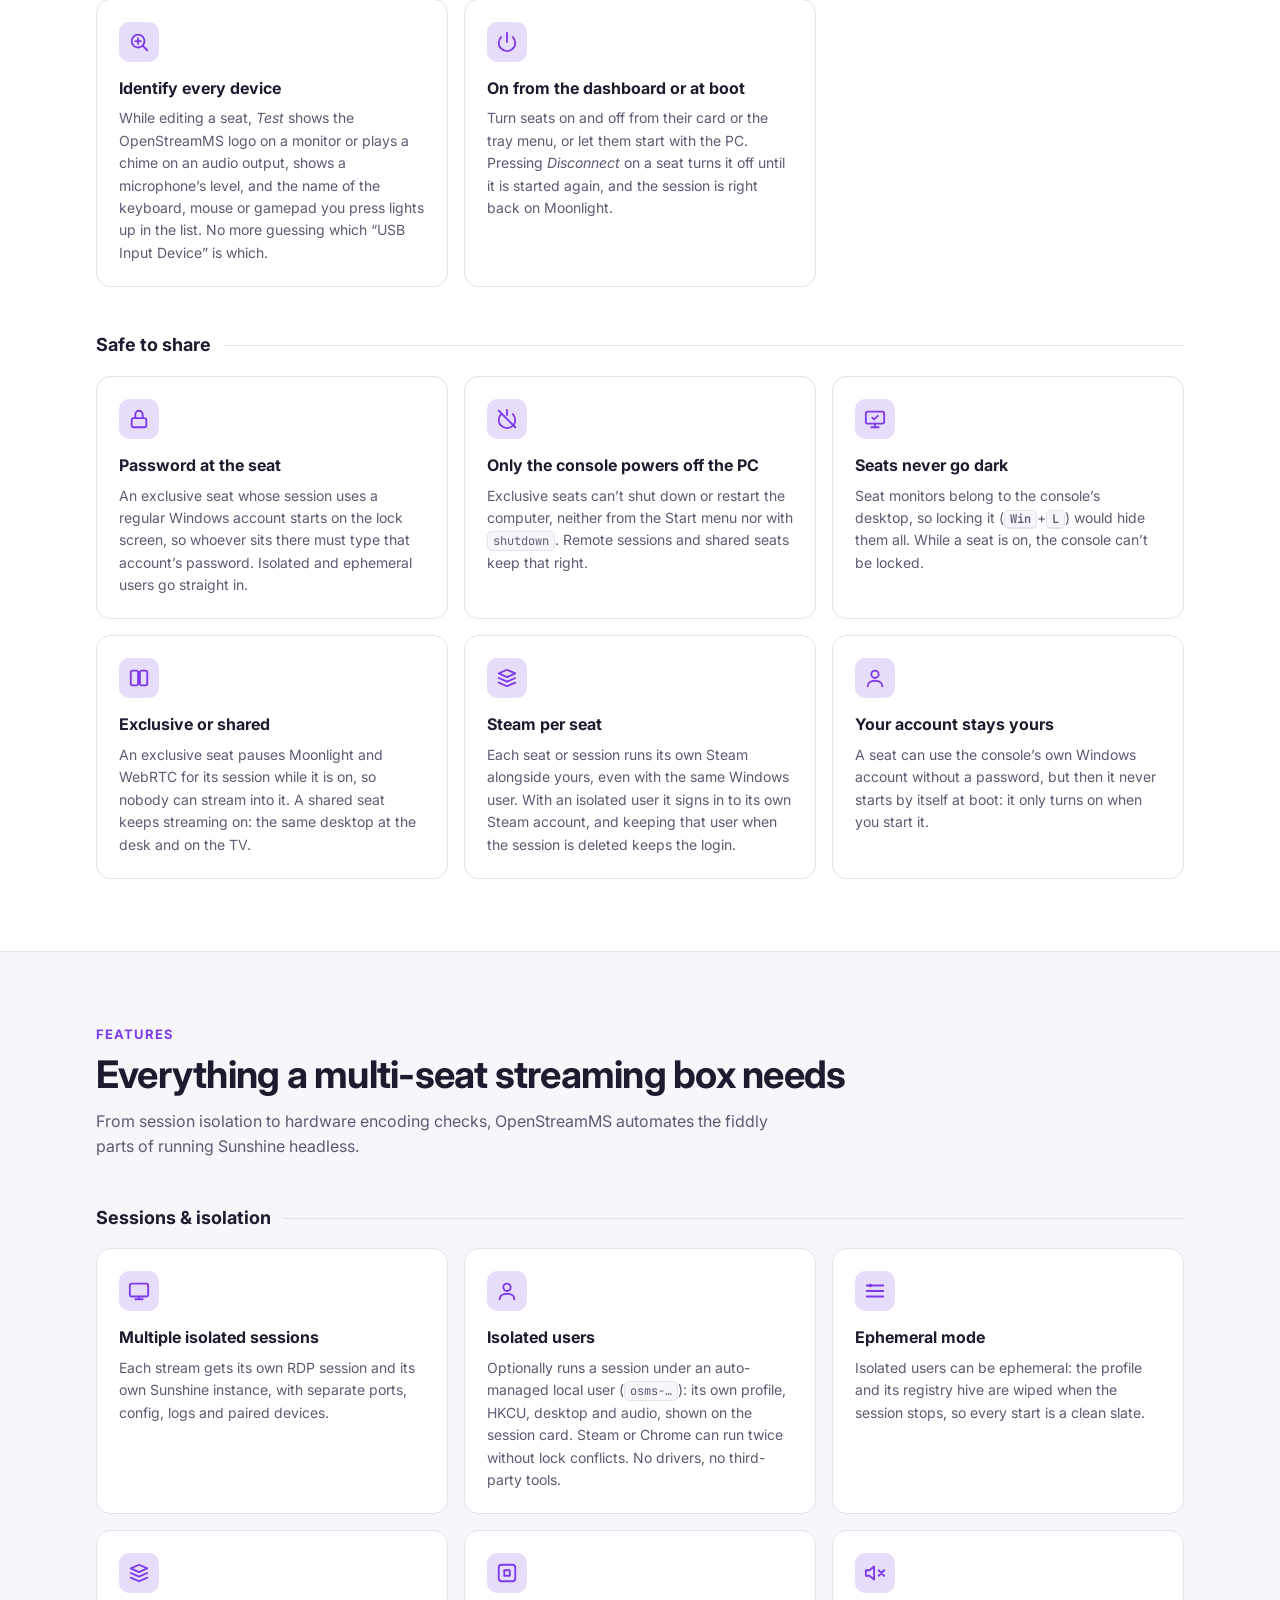
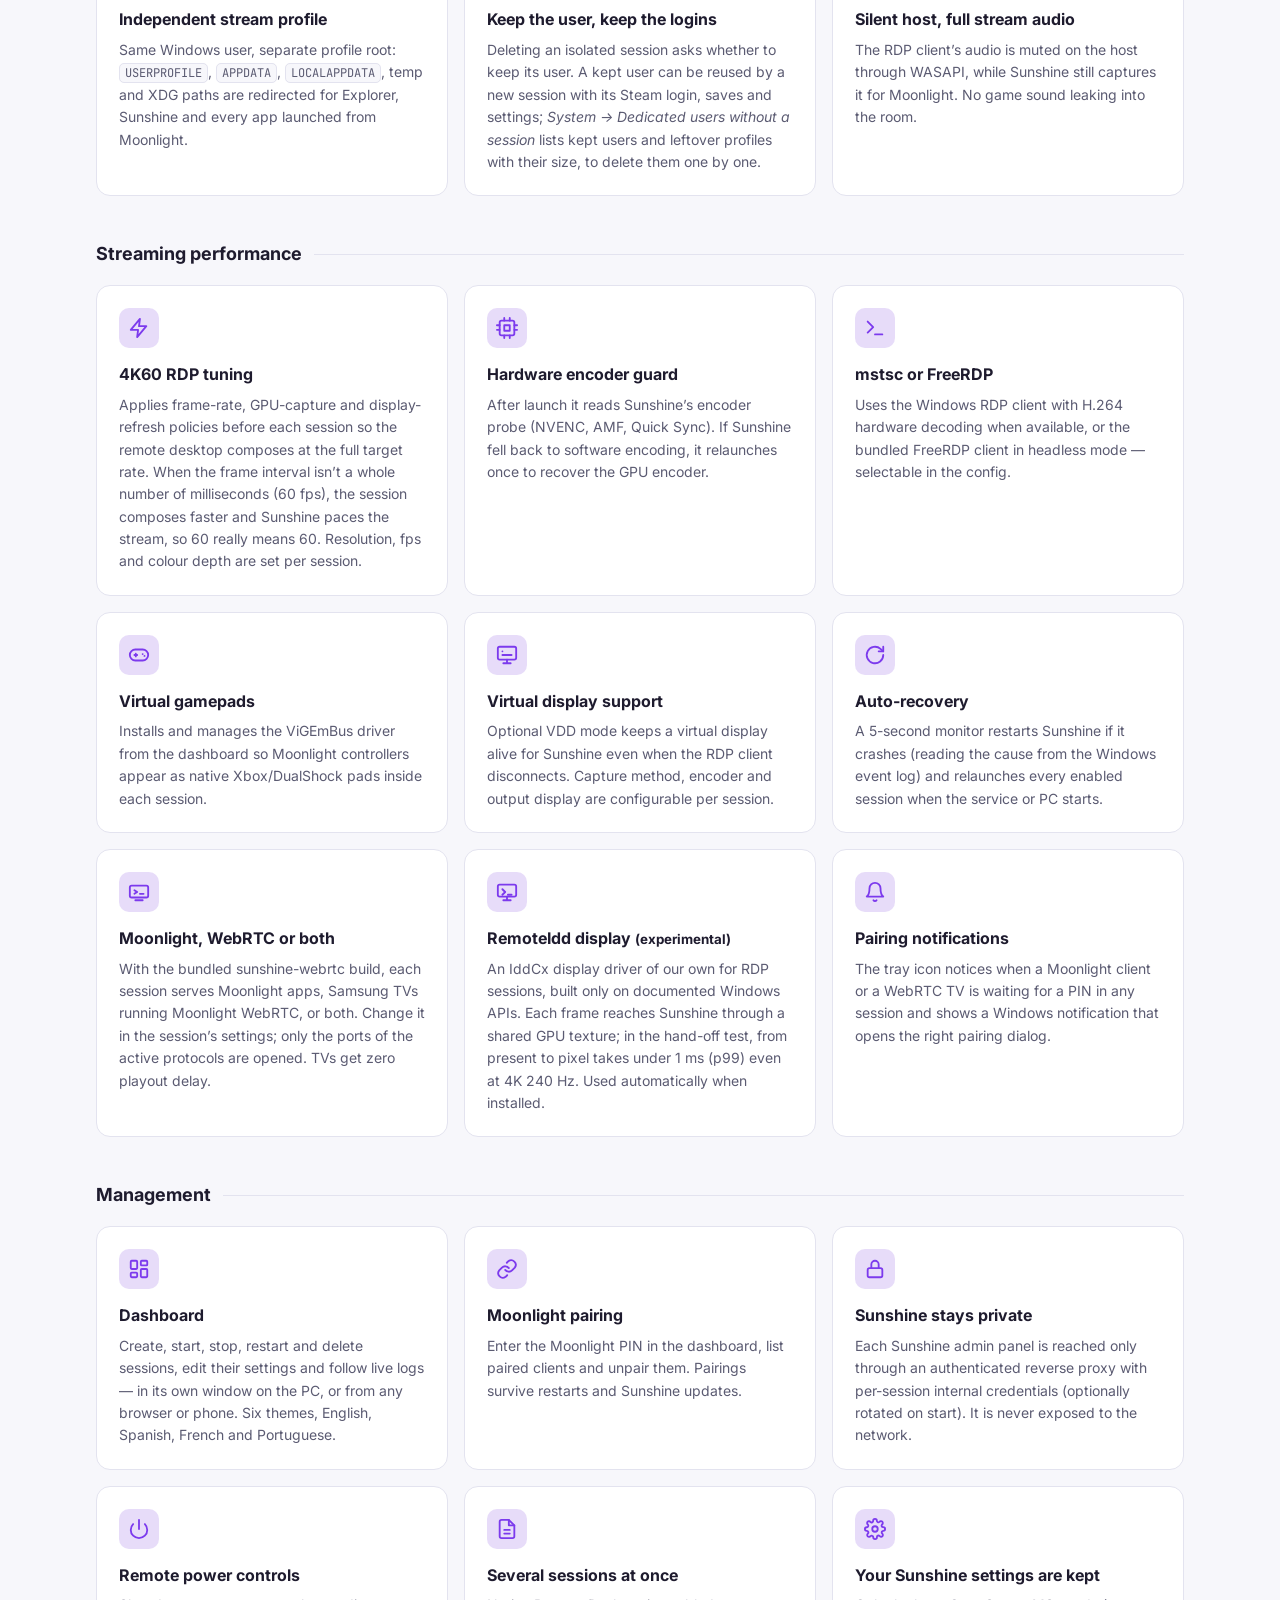
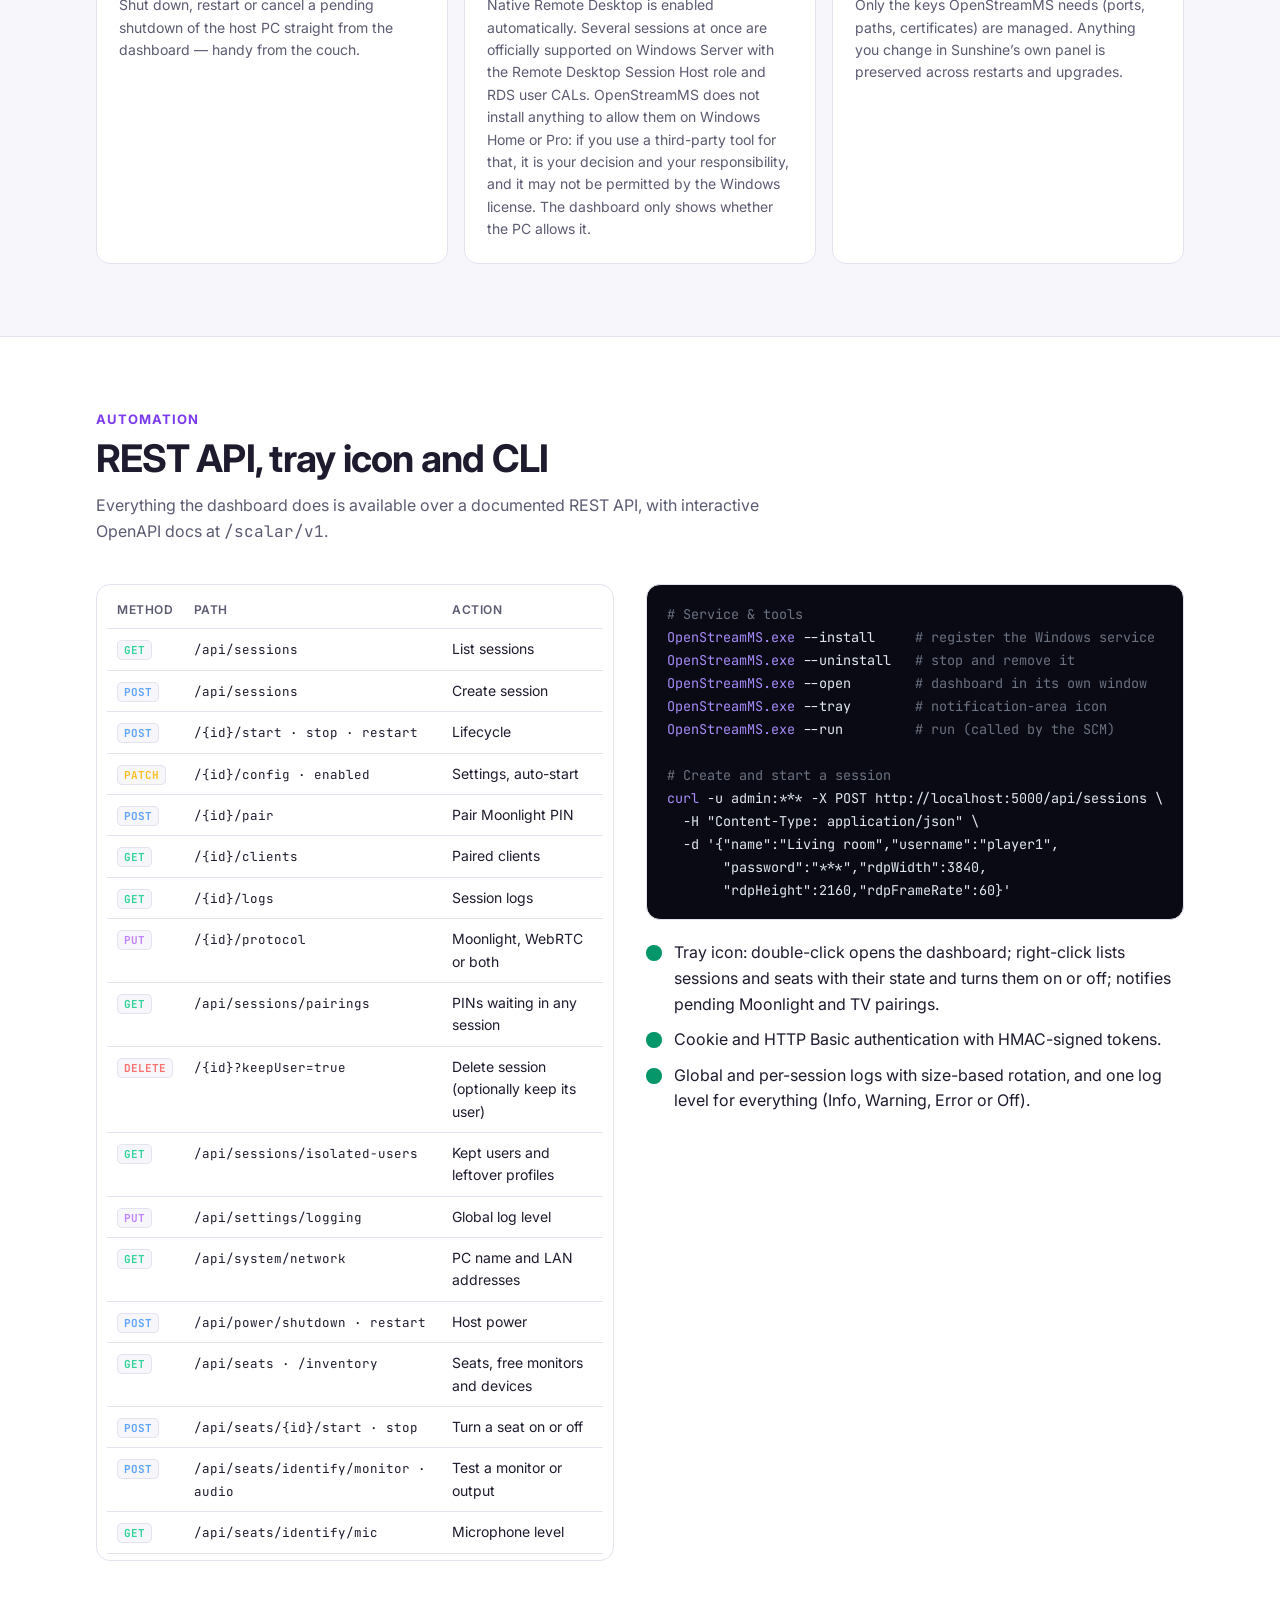
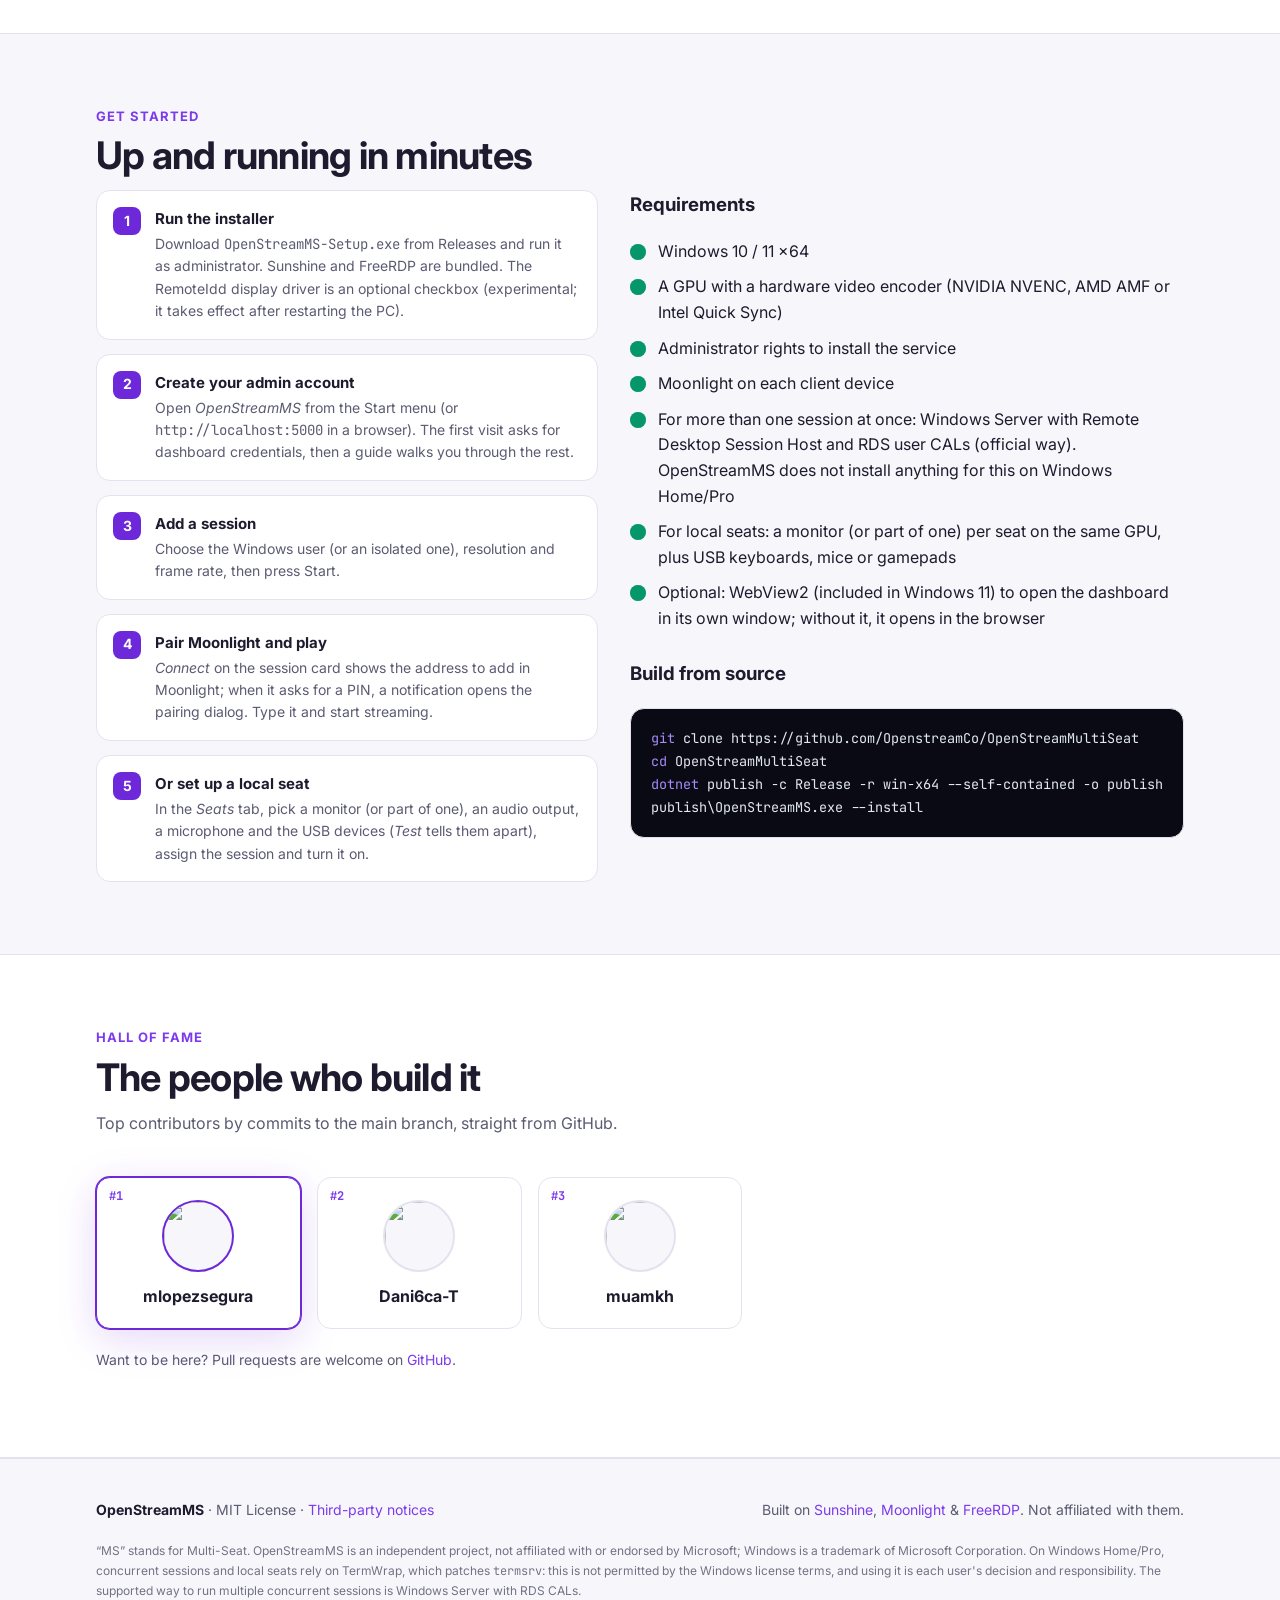
==== commit de031ea3: "Merge remote-tracking branch 'origin/master' into feature/termwrap-not-bundled # Conflicts: #	Core/H" ====
--- a/docs/index.html
+++ b/docs/index.html
@@ -662,8 +662,8 @@
       </div>
       <div class="feat">
         <div class="ico"><svg viewBox="0 0 24 24"><path d="M14 2H6a2 2 0 00-2 2v16a2 2 0 002 2h12a2 2 0 002-2V8z"/><path d="M14 2v6h6M9 13h6M9 17h6"/></svg></div>
-        <h3><span lang="en">Concurrent RDP helpers</span><span lang="es">Ayudas para RDP concurrente</span></h3>
-        <p><span lang="en">Native Remote Desktop is enabled automatically. For several simultaneous sessions on client editions of Windows, Home included, OpenStreamMS installs TermWrap and puts it back at every start if Windows or another tool changes it.</span><span lang="es">Escritorio Remoto nativo se habilita automáticamente. Para varias sesiones simultáneas en ediciones cliente de Windows, Home incluido, OpenStreamMS instala TermWrap y lo vuelve a poner en cada arranque si Windows u otra herramienta lo cambia.</span></p>
+        <h3><span lang="en">Several sessions at once</span><span lang="es">Varias sesiones a la vez</span></h3>
+        <p><span lang="en">Native Remote Desktop is enabled automatically. Several sessions at once are officially supported on Windows Server with the Remote Desktop Session Host role and RDS user CALs. OpenStreamMS does not install anything to allow them on Windows Home or Pro: if you use a third-party tool for that, it is your decision and your responsibility, and it may not be permitted by the Windows license. The dashboard only shows whether the PC allows it.</span><span lang="es">Escritorio remoto nativo se habilita automáticamente. Oficialmente, varias sesiones a la vez están soportadas en Windows Server con el rol Host de sesión de Escritorio remoto y CAL de RDS por usuario. OpenStreamMS no instala nada para permitirlas en Windows Home o Pro: si usas una herramienta de terceros para ello, es decisión y responsabilidad tuya, y puede que la licencia de Windows no lo permita. El panel solo indica si el equipo lo admite.</span></p>
       </div>
       <div class="feat">
         <div class="ico"><svg viewBox="0 0 24 24"><circle cx="12" cy="12" r="3"/><path d="M19.4 15a1.7 1.7 0 00.3 1.8l.1.1a2 2 0 11-2.8 2.8l-.1-.1a1.7 1.7 0 00-1.8-.3 1.7 1.7 0 00-1 1.5V21a2 2 0 11-4 0v-.1a1.7 1.7 0 00-1.1-1.5 1.7 1.7 0 00-1.8.3l-.1.1a2 2 0 11-2.8-2.8l.1-.1a1.7 1.7 0 00.3-1.8 1.7 1.7 0 00-1.5-1H3a2 2 0 110-4h.1a1.7 1.7 0 001.5-1.1 1.7 1.7 0 00-.3-1.8l-.1-.1a2 2 0 112.8-2.8l.1.1a1.7 1.7 0 001.8.3H9a1.7 1.7 0 001-1.5V3a2 2 0 114 0v.1a1.7 1.7 0 001 1.5 1.7 1.7 0 001.8-.3l.1-.1a2 2 0 112.8 2.8l-.1.1a1.7 1.7 0 00-.3 1.8V9a1.7 1.7 0 001.5 1H21a2 2 0 110 4h-.1a1.7 1.7 0 00-1.5 1z"/></svg></div>
@@ -766,7 +766,7 @@
           <li><span lang="en">A GPU with a hardware video encoder (NVIDIA NVENC, AMD AMF or Intel Quick Sync)</span><span lang="es">Una GPU con encoder de vídeo por hardware (NVIDIA NVENC, AMD AMF o Intel Quick Sync)</span></li>
           <li><span lang="en">Administrator rights to install the service</span><span lang="es">Permisos de administrador para instalar el servicio</span></li>
           <li><span lang="en">Moonlight on each client device</span><span lang="es">Moonlight en cada dispositivo cliente</span></li>
-          <li><span lang="en">TermWrap, installed automatically, for more than one simultaneous session on Windows Home/Pro</span><span lang="es">TermWrap, que se instala solo, para más de una sesión simultánea en Windows Home/Pro</span></li>
+          <li><span lang="en">For more than one session at once: Windows Server with Remote Desktop Session Host and RDS user CALs (official way). OpenStreamMS does not install anything for this on Windows Home/Pro</span><span lang="es">Para más de una sesión a la vez: Windows Server con Host de sesión de Escritorio remoto y CAL de RDS por usuario (vía oficial). OpenStreamMS no instala nada para ello en Windows Home/Pro</span></li>
           <li><span lang="en">For local seats: a monitor (or part of one) per seat on the same GPU, plus USB keyboards, mice or gamepads</span><span lang="es">Para puestos locales: un monitor (o parte de uno) por puesto en la misma GPU, y teclados, ratones o mandos USB</span></li>
           <li><span lang="en">Optional: WebView2 (included in Windows 11) to open the dashboard in its own window; without it, it opens in the browser</span><span lang="es">Opcional: WebView2 (viene con Windows 11) para abrir el panel en su propia ventana; sin él se abre en el navegador</span></li>
         </ul>
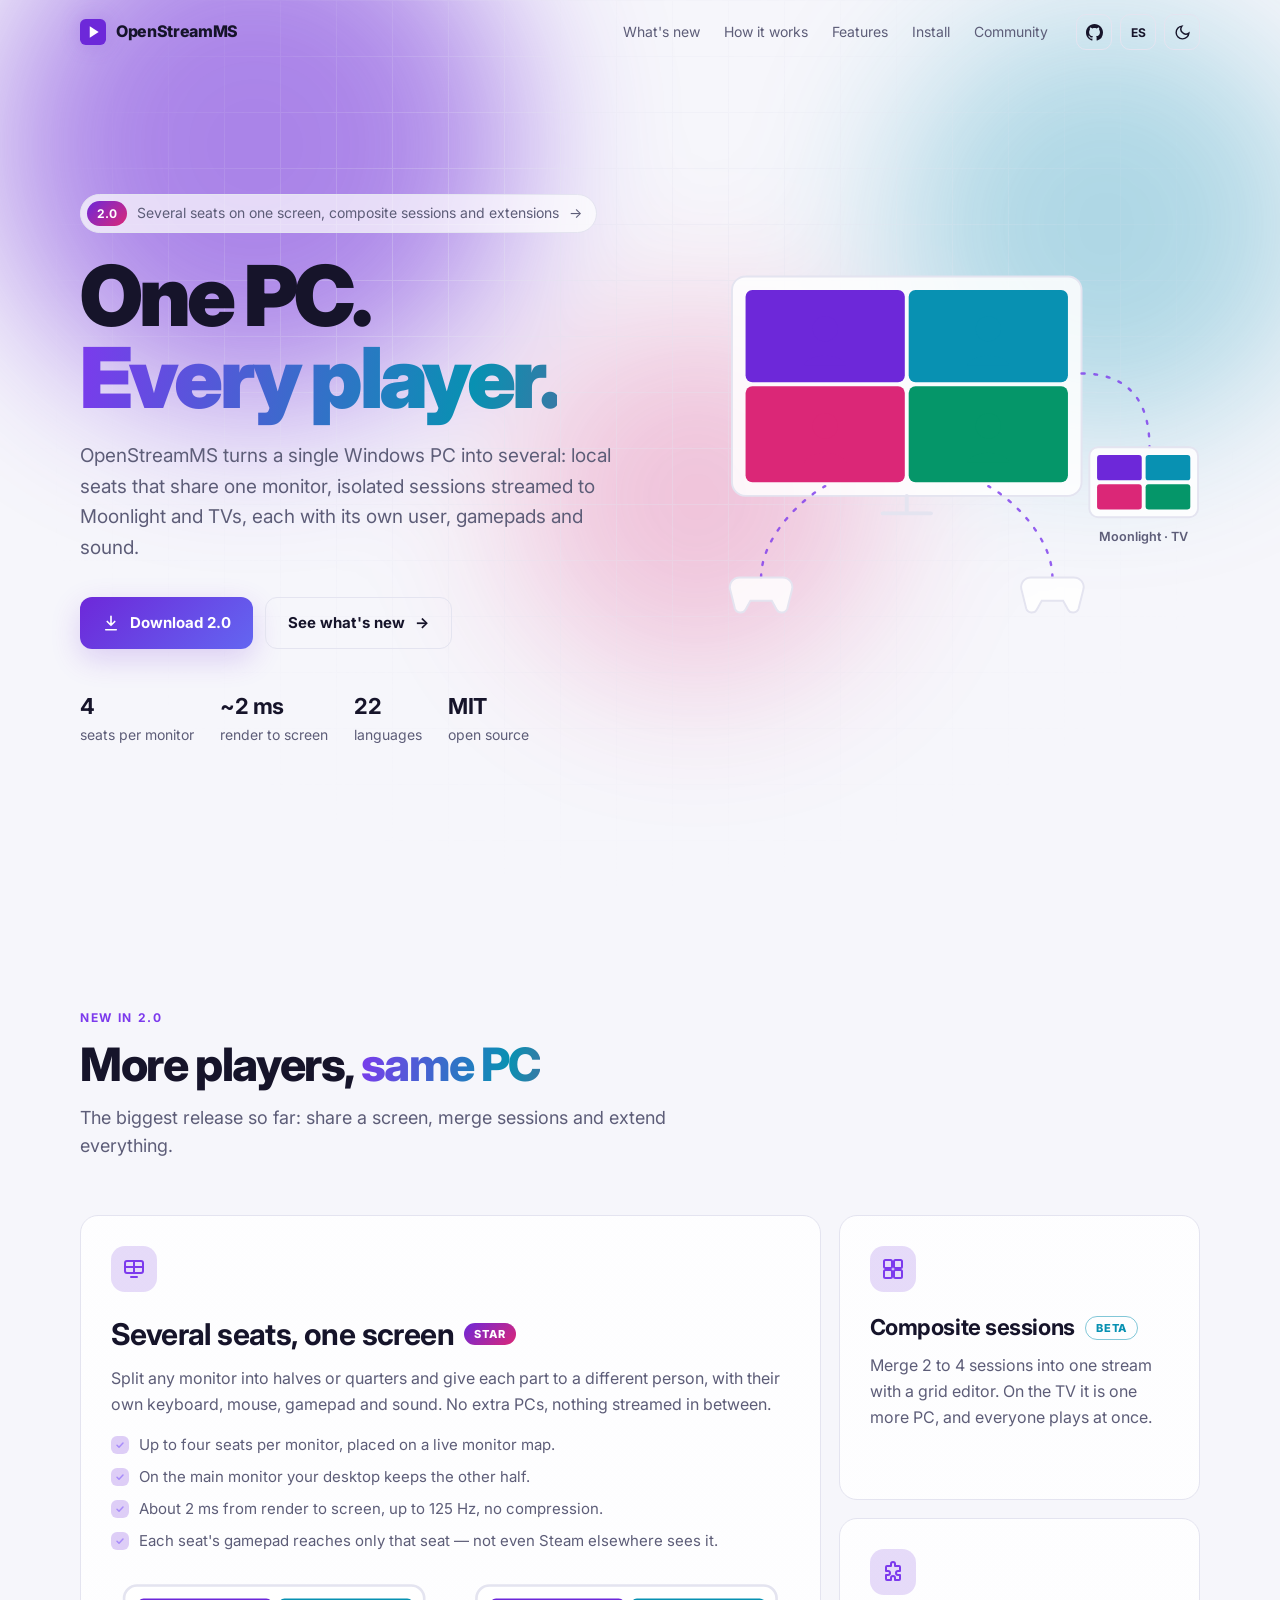
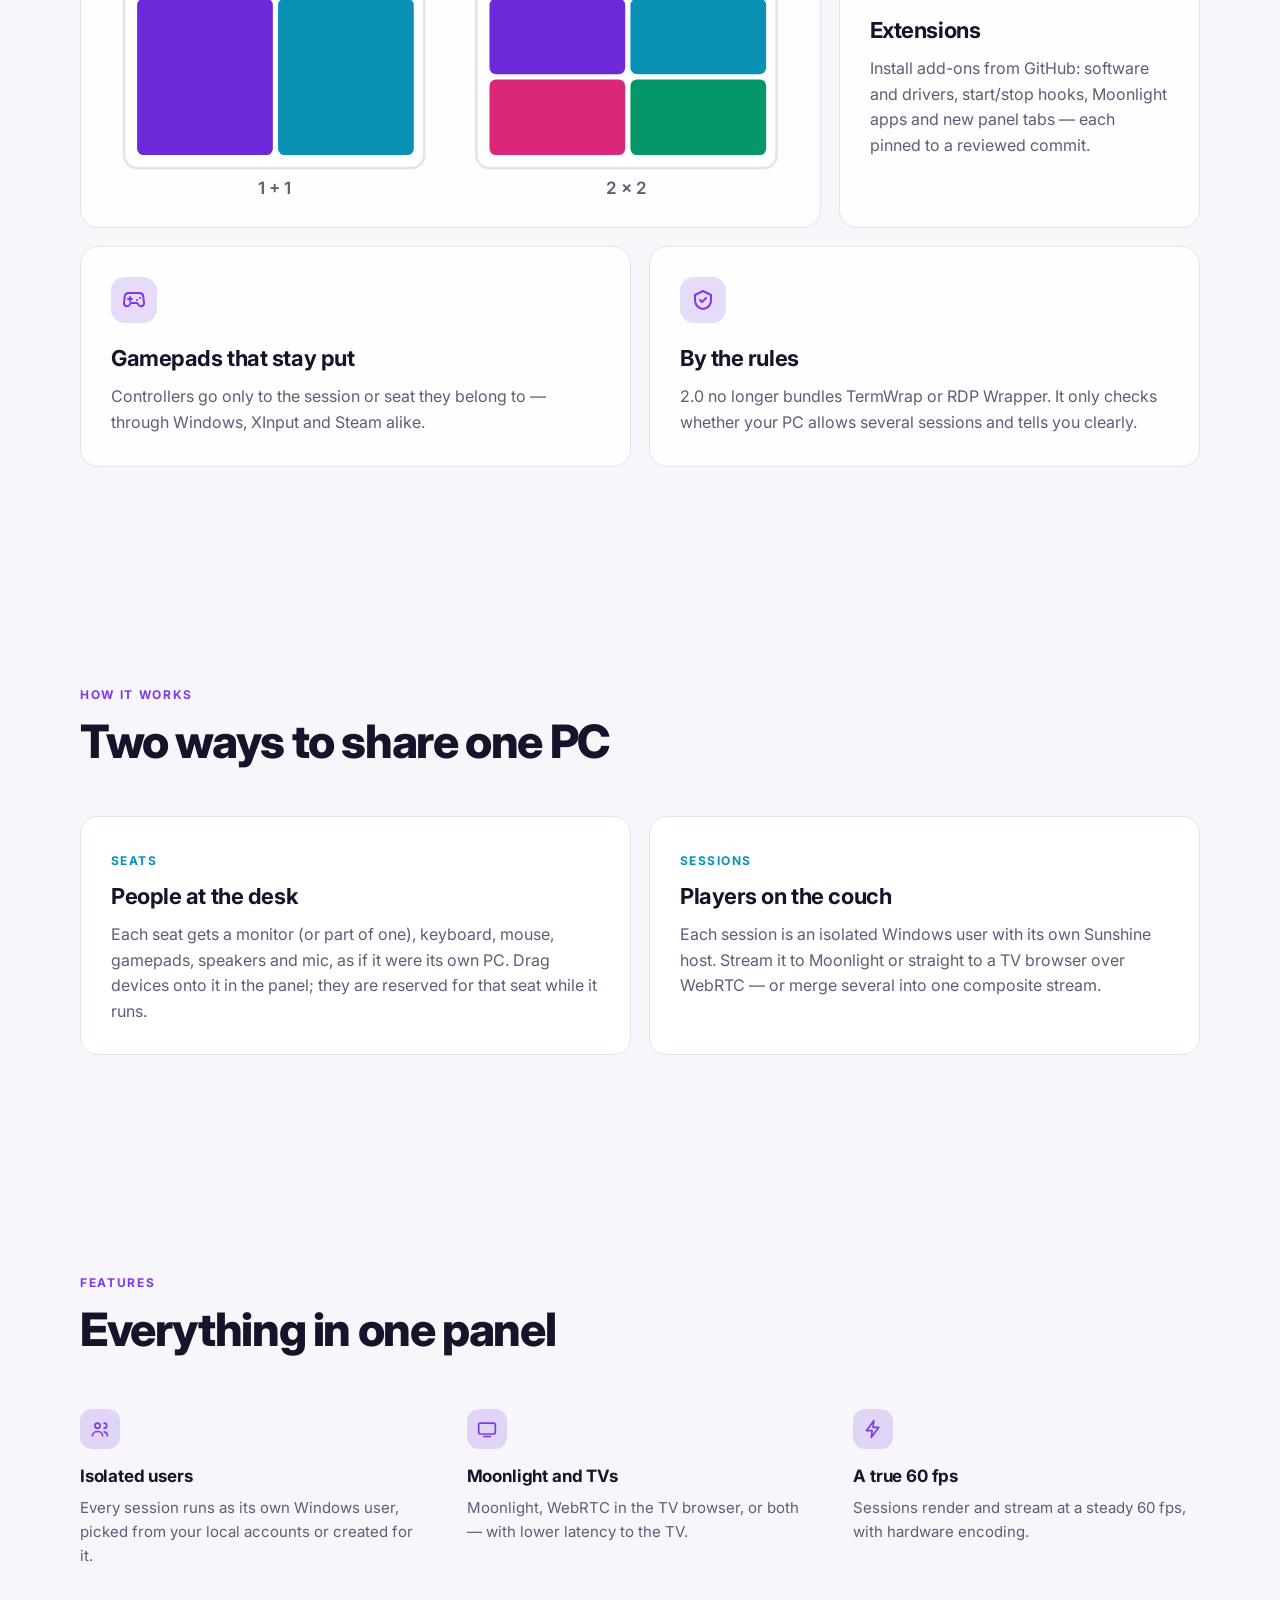
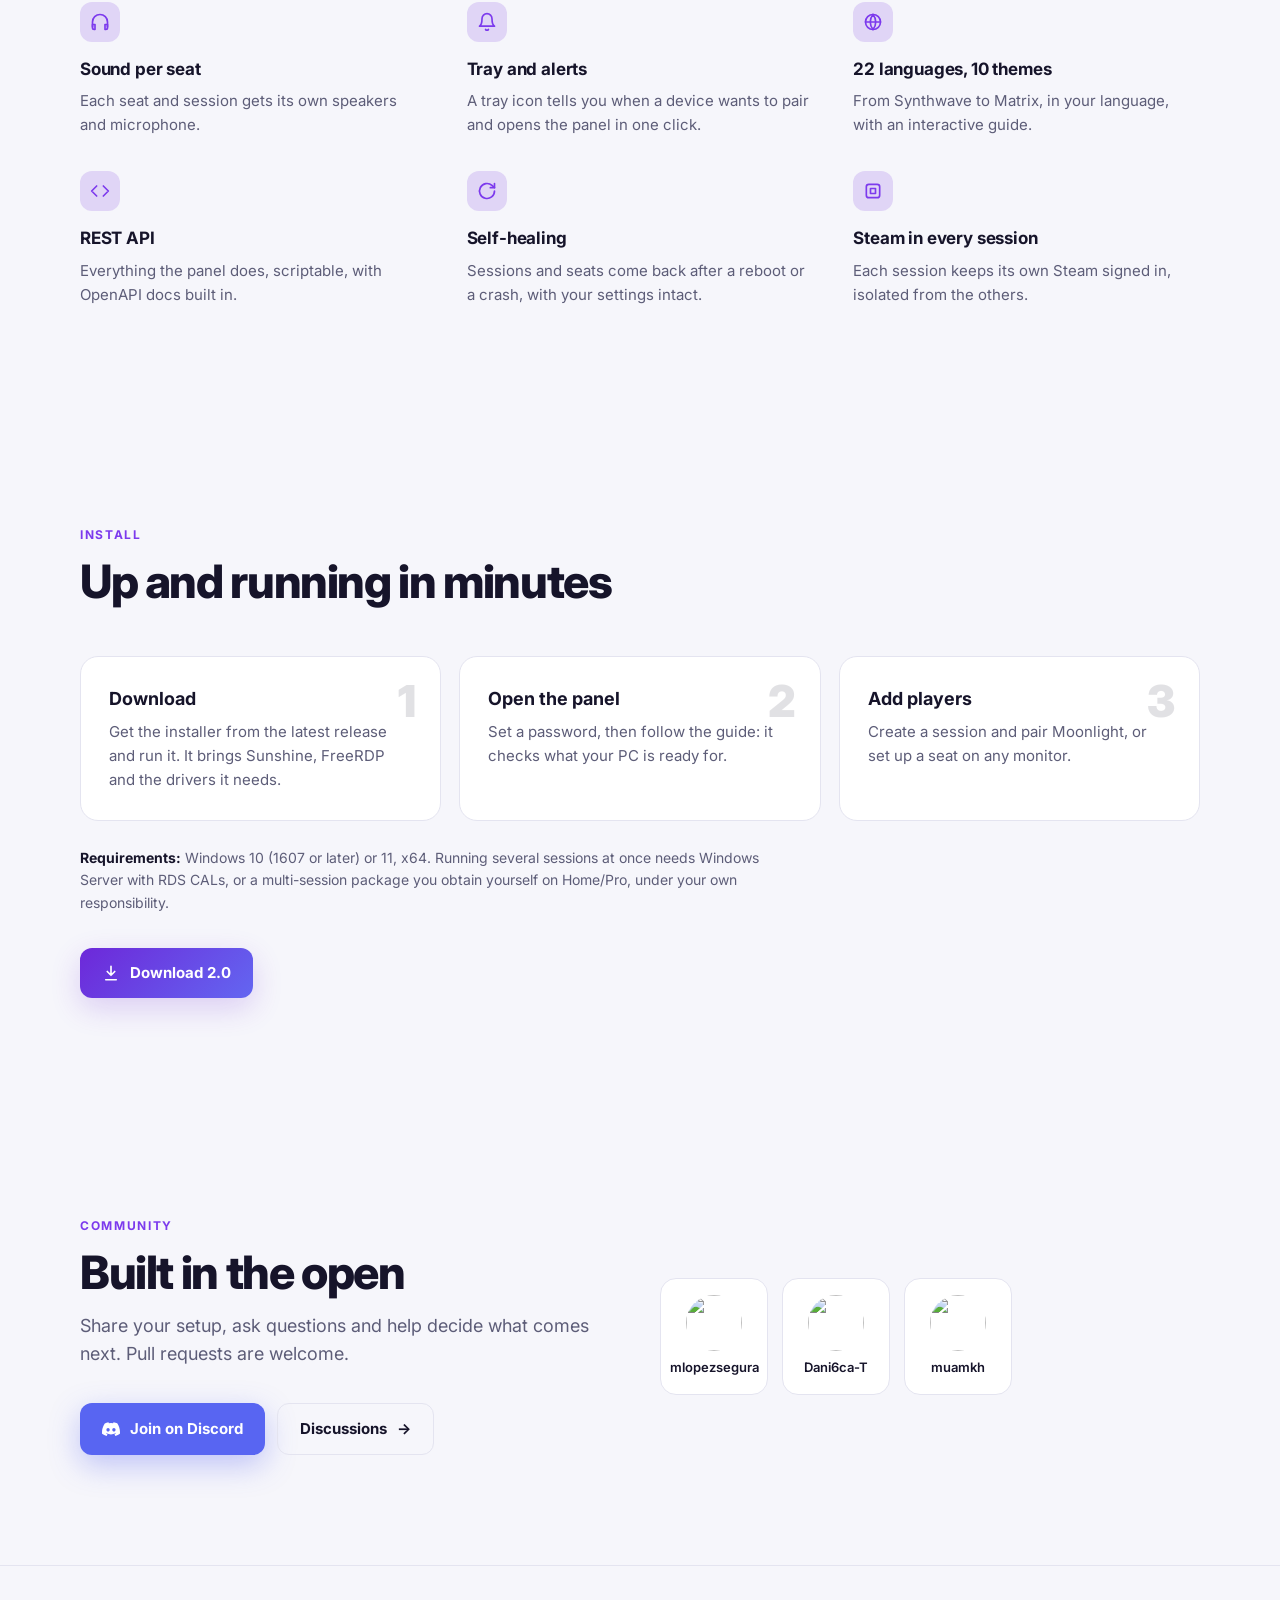
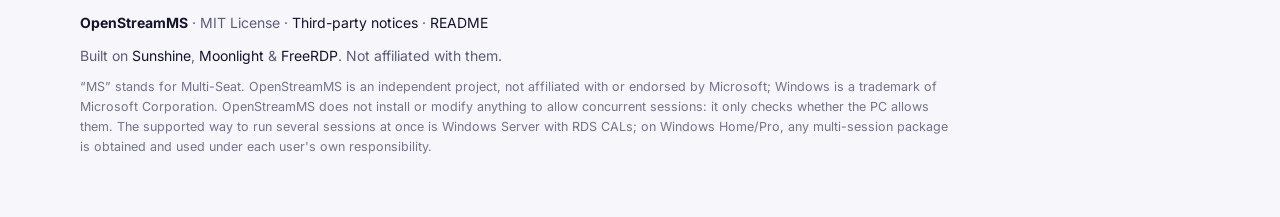
==== commit 32147cf5: "Web: rediseño para la 2.0 Más corta y con animaciones: portada con un monitor repartido entre puesto" ====
--- a/docs/index.html
+++ b/docs/index.html
@@ -3,799 +3,418 @@
 <head>
 <meta charset="utf-8">
 <meta name="viewport" content="width=device-width, initial-scale=1">
-<title>OpenStreamMS · Multi-Seat</title>
-<meta name="description" content="Windows service that runs multiple isolated Sunshine game-streaming sessions for Moonlight, each in its own RDP session, and turns one PC into several local seats with their own monitor, keyboard, mouse, gamepad and audio.">
+<title>OpenStreamMS 2.0 · Multi-Seat</title>
+<meta name="description" content="OpenStreamMS turns one Windows PC into several: split a monitor between up to four local seats, stream isolated sessions to Moonlight and TVs, merge sessions into one stream and extend it all from GitHub.">
+<meta name="theme-color" content="#0d0d1a">
 <link rel="icon" href="data:image/svg+xml,<svg xmlns='http://www.w3.org/2000/svg' viewBox='0 0 32 32'><rect width='32' height='32' rx='7' fill='%237c3aed'/><path d='M12 9l11 7-11 7z' fill='white'/></svg>">
 <link rel="preconnect" href="https://fonts.googleapis.com">
 <link rel="preconnect" href="https://fonts.gstatic.com" crossorigin>
-<link href="https://fonts.googleapis.com/css2?family=Inter:wght@400;500;600;700;800&family=JetBrains+Mono:wght@400;500&display=swap" rel="stylesheet">
+<link href="https://fonts.googleapis.com/css2?family=Inter:wght@400;500;600;700;800;900&family=JetBrains+Mono:wght@500&display=swap" rel="stylesheet">
+<script>
+/* Idioma y tema antes de pintar: sin parpadeo. */
+(function () {
+  var r = document.documentElement, g = function (k) { try { return localStorage.getItem(k); } catch (e) { return null; } };
+  r.lang = g('osms-lang') || ((navigator.language || 'en').toLowerCase().indexOf('es') === 0 ? 'es' : 'en');
+  var t = g('osms-theme'); if (t) r.dataset.theme = t;
+})();
+</script>
 <style>
 :root {
-  --bg: #0d0d1a;
-  --surface: #13131f;
-  --card: #1a1a2e;
-  --border: #2d2d50;
-  --accent: #7c3aed;
-  --accent-2: #a78bfa;
-  --text: #e2e8f0;
-  --muted: #94a3b8;
-  --ok: #34d399;
-  --radius: 14px;
-  --shadow: 0 10px 40px rgba(0,0,0,.35);
-  --glow: rgba(124,58,237,.35);
+  --bg:#0b0b17; --surface:#12121f; --card:#16162a; --border:#26264a; --text:#e8ebf4; --muted:#97a0b8;
+  --accent:#7c3aed; --accent-2:#a78bfa; --cyan:#22d3ee; --pink:#ec4899; --green:#34d399;
+  --radius:18px; --ease:cubic-bezier(.2,.8,.2,1); --glow:rgba(124,58,237,.45);
 }
 :root[data-theme="light"] {
-  --bg: #f7f7fb;
-  --surface: #ffffff;
-  --card: #ffffff;
-  --border: #e3e3ef;
-  --accent: #6d28d9;
-  --accent-2: #7c3aed;
-  --text: #1e1b2e;
-  --muted: #5b5b72;
-  --ok: #059669;
-  --shadow: 0 10px 30px rgba(30,27,46,.08);
-  --glow: rgba(109,40,217,.18);
+  --bg:#f6f6fb; --surface:#ffffff; --card:#ffffff; --border:#e4e4f0; --text:#16142a; --muted:#5d5d78;
+  --accent:#6d28d9; --accent-2:#7c3aed; --cyan:#0891b2; --pink:#db2777; --green:#059669; --glow:rgba(109,40,217,.2);
 }
 @media (prefers-color-scheme: light) {
   :root:not([data-theme="dark"]) {
-    --bg: #f7f7fb; --surface: #ffffff; --card: #ffffff; --border: #e3e3ef;
-    --accent: #6d28d9; --accent-2: #7c3aed; --text: #1e1b2e; --muted: #5b5b72;
-    --ok: #059669; --shadow: 0 10px 30px rgba(30,27,46,.08); --glow: rgba(109,40,217,.18);
+    --bg:#f6f6fb; --surface:#ffffff; --card:#ffffff; --border:#e4e4f0; --text:#16142a; --muted:#5d5d78;
+    --accent:#6d28d9; --accent-2:#7c3aed; --cyan:#0891b2; --pink:#db2777; --green:#059669; --glow:rgba(109,40,217,.2);
   }
 }
-* { box-sizing: border-box; }
+* { box-sizing: border-box; margin: 0; }
 html { scroll-behavior: smooth; }
-body {
-  margin: 0; background: var(--bg); color: var(--text);
-  font: 16px/1.6 Inter, system-ui, -apple-system, "Segoe UI", sans-serif;
-  -webkit-font-smoothing: antialiased; overflow-x: hidden;
+body { font: 16px/1.6 Inter, system-ui, sans-serif; background: var(--bg); color: var(--text); overflow-x: hidden; -webkit-font-smoothing: antialiased; }
+html[lang="en"] [lang="es"], html[lang="es"] [lang="en"] { display: none !important; }
+a { color: inherit; text-decoration: none; }
+code { font: 500 .88em "JetBrains Mono", monospace; }
+.wrap { width: min(1120px, 100% - 40px); margin-inline: auto; }
+section { padding: 110px 0; position: relative; }
+.eyebrow { font: 700 12px Inter, sans-serif; letter-spacing: .14em; text-transform: uppercase; color: var(--accent-2); margin-bottom: 14px; }
+h2 { font-size: clamp(30px, 4.4vw, 46px); line-height: 1.1; letter-spacing: -.03em; font-weight: 800; max-width: 22ch; text-wrap: balance; }
+.sub { color: var(--muted); font-size: 18px; max-width: 58ch; margin-top: 14px; }
+.grad { background: linear-gradient(100deg, var(--accent-2), var(--cyan), var(--pink), var(--accent-2)); background-size: 250% 100%;
+  -webkit-background-clip: text; background-clip: text; color: transparent; animation: flow 8s linear infinite; }
+@keyframes flow { to { background-position: 250% 0; } }
+
+/* Barra superior */
+nav.top { position: fixed; inset: 0 0 auto; z-index: 50; transition: background .3s, border-color .3s, backdrop-filter .3s; border-bottom: 1px solid transparent; }
+nav.top.scrolled { background: color-mix(in srgb, var(--bg) 78%, transparent); backdrop-filter: blur(14px); border-color: var(--border); }
+nav.top .wrap { display: flex; align-items: center; gap: 28px; height: 64px; }
+.brand { display: flex; align-items: center; gap: 10px; font-weight: 800; letter-spacing: -.02em; }
+.brand svg { width: 26px; height: 26px; color: var(--accent); filter: drop-shadow(0 0 10px var(--glow)); }
+.links { display: flex; gap: 24px; margin-left: auto; font-size: 14px; color: var(--muted); }
+.links a { position: relative; transition: color .2s; }
+.links a::after { content: ""; position: absolute; left: 0; right: 0; bottom: -4px; height: 2px; border-radius: 2px; background: var(--accent-2); transform: scaleX(0); transition: transform .25s var(--ease); }
+.links a:hover { color: var(--text); } .links a:hover::after { transform: scaleX(1); }
+.tools { display: flex; gap: 8px; }
+.icon { width: 36px; height: 36px; display: grid; place-items: center; border-radius: 10px; border: 1px solid var(--border); background: transparent; color: var(--text); cursor: pointer; font: 700 12px Inter, sans-serif; transition: border-color .2s, transform .2s; }
+.icon:hover { border-color: var(--accent-2); transform: translateY(-1px); }
+.icon svg { width: 17px; height: 17px; }
+@media (max-width: 860px) { .links { display: none; } .tools { margin-left: auto; } }
+
+/* Botones */
+.btn { display: inline-flex; align-items: center; gap: 10px; padding: 13px 22px; border-radius: 12px; font-weight: 700; font-size: 15px; border: 1px solid var(--border); transition: transform .2s var(--ease), box-shadow .3s, border-color .2s; }
+.btn svg { width: 18px; height: 18px; }
+.btn:hover { transform: translateY(-2px); border-color: var(--accent-2); }
+.btn.primary { border: 0; color: #fff; background: linear-gradient(135deg, var(--accent), #6366f1); box-shadow: 0 10px 30px var(--glow); }
+.btn.primary:hover { box-shadow: 0 14px 40px var(--glow); }
+.btn.discord { border: 0; color: #fff; background: #5865f2; box-shadow: 0 10px 30px rgba(88,101,242,.35); }
+.btn .arrow { transition: transform .25s var(--ease); } .btn:hover .arrow { transform: translateX(4px); }
+
+/* Portada */
+.hero { min-height: 100vh; display: grid; align-items: center; padding: 120px 0 80px; overflow: hidden; }
+.aurora { position: absolute; inset: -20% -10% auto; height: 120%; pointer-events: none; filter: blur(80px); opacity: .55; }
+.aurora span { position: absolute; border-radius: 50%; }
+.aurora span:nth-child(1) { width: 520px; height: 520px; left: 8%; top: 6%; background: var(--accent); animation: drift 18s ease-in-out infinite; }
+.aurora span:nth-child(2) { width: 420px; height: 420px; right: 6%; top: 18%; background: var(--cyan); opacity: .55; animation: drift 22s ease-in-out infinite reverse; }
+.aurora span:nth-child(3) { width: 360px; height: 360px; left: 42%; top: 46%; background: var(--pink); opacity: .45; animation: drift 26s ease-in-out infinite; }
+@keyframes drift { 0%, 100% { transform: translate(0, 0) scale(1); } 33% { transform: translate(60px, -40px) scale(1.1); } 66% { transform: translate(-50px, 30px) scale(.92); } }
+.grid-bg { position: absolute; inset: 0; pointer-events: none; opacity: .35;
+  background-image: linear-gradient(var(--border) 1px, transparent 1px), linear-gradient(90deg, var(--border) 1px, transparent 1px);
+  background-size: 56px 56px; mask-image: radial-gradient(ellipse at 50% 40%, #000 20%, transparent 70%); }
+.hero .wrap > *, .bento > *, .split > *, .feats > *, .steps > *, .community > * { min-width: 0; }
+.hero .wrap { position: relative; display: grid; grid-template-columns: 1.05fr .95fr; gap: 48px; align-items: center; }
+@media (max-width: 960px) { .hero .wrap { grid-template-columns: minmax(0, 1fr); } .stage { max-width: 520px; } }
+.pill { display: inline-flex; align-items: center; gap: 10px; padding: 6px 14px 6px 6px; border-radius: 999px; border: 1px solid var(--border); background: color-mix(in srgb, var(--surface) 70%, transparent); font-size: 14px; color: var(--muted); }
+.pill b { color: #fff; font-size: 12px; padding: 3px 10px; border-radius: 999px; background: linear-gradient(135deg, var(--accent), var(--pink)); }
+.pill:hover { border-color: var(--accent-2); color: var(--text); }
+h1 { font-size: clamp(44px, 7vw, 84px); line-height: .98; letter-spacing: -.045em; font-weight: 900; margin: 22px 0 22px; }
+.lead { color: var(--muted); font-size: 19px; max-width: 46ch; }
+.cta { display: flex; flex-wrap: wrap; gap: 12px; margin-top: 34px; }
+.facts { display: flex; flex-wrap: wrap; gap: 26px; margin-top: 40px; color: var(--muted); font-size: 14px; }
+.facts b { display: block; color: var(--text); font-size: 22px; letter-spacing: -.02em; }
+
+/* Ilustración de portada */
+.stage { position: relative; aspect-ratio: 1 / .82; }
+.stage svg { width: 100%; height: 100%; overflow: visible; }
+.mon { fill: color-mix(in srgb, var(--card) 85%, transparent); stroke: var(--border); stroke-width: 2; }
+.q { animation: qlit 8s ease-in-out infinite; }
+.q1 { fill: var(--accent); } .q2 { fill: var(--cyan); animation-delay: .3s; } .q3 { fill: var(--pink); animation-delay: .6s; } .q4 { fill: var(--green); animation-delay: .9s; }
+@keyframes qlit { 0%, 8% { opacity: 0; transform: scale(.9); } 22%, 82% { opacity: .32; transform: none; } 100% { opacity: 0; } }
+.q, .who { transform-box: fill-box; transform-origin: center; }
+.cut { stroke: var(--accent-2); stroke-width: 2.5; stroke-linecap: round; stroke-dasharray: 400; stroke-dashoffset: 400; animation: cut 8s ease-in-out infinite; }
+.cut2 { animation-delay: .35s; }
+@keyframes cut { 0%, 4% { stroke-dashoffset: 400; } 20%, 86% { stroke-dashoffset: 0; } 100% { stroke-dashoffset: -400; } }
+.who { animation: who 8s ease-in-out infinite; }
+@keyframes who { 0%, 20% { opacity: 0; transform: translateY(8px) scale(.6); } 32%, 82% { opacity: 1; transform: none; } 100% { opacity: 0; } }
+.beam { fill: none; stroke: var(--accent-2); stroke-width: 2.5; stroke-linecap: round; stroke-dasharray: 3 10; animation: beam 1.3s linear infinite; opacity: .8; }
+@keyframes beam { to { stroke-dashoffset: -26; } }
+.dev { fill: color-mix(in srgb, var(--card) 85%, transparent); stroke: var(--border); stroke-width: 2; animation: bob 5s ease-in-out infinite; transform-box: fill-box; }
+@keyframes bob { 0%, 100% { transform: translateY(0); } 50% { transform: translateY(-6px); } }
+.tile { animation: tile 6s ease-in-out infinite; transform-box: fill-box; transform-origin: center; }
+@keyframes tile { 0%, 10% { opacity: 0; transform: scale(.5); } 28%, 86% { opacity: .55; transform: none; } 100% { opacity: 0; } }
+.label { font: 600 13px Inter, sans-serif; fill: var(--muted); }
+
+/* Nuevo en 2.0 */
+.bento { display: grid; grid-template-columns: repeat(6, 1fr); gap: 18px; margin-top: 54px; }
+.card { position: relative; grid-column: span 2; padding: 30px; border-radius: var(--radius); border: 1px solid var(--border);
+  background: linear-gradient(180deg, color-mix(in srgb, var(--card) 92%, transparent), color-mix(in srgb, var(--surface) 92%, transparent));
+  overflow: hidden; isolation: isolate; transition: transform .35s var(--ease), border-color .3s; }
+.card::before { content: ""; position: absolute; inset: 0; z-index: -1; opacity: 0; transition: opacity .3s;
+  background: radial-gradient(420px circle at var(--mx, 50%) var(--my, 50%), color-mix(in srgb, var(--accent) 22%, transparent), transparent 60%); }
+.card:hover { transform: translateY(-4px); border-color: color-mix(in srgb, var(--accent-2) 55%, var(--border)); }
+.card:hover::before { opacity: 1; }
+.card.star { grid-column: span 4; grid-row: span 2; display: grid; grid-template-rows: auto 1fr; }
+.card.wide { grid-column: span 3; }
+@media (max-width: 900px) { .bento { grid-template-columns: minmax(0, 1fr); } .card, .card.star, .card.wide { grid-column: auto; grid-row: auto; } }
+.card h3 { font-size: 22px; letter-spacing: -.02em; margin-bottom: 8px; display: flex; align-items: center; gap: 10px; flex-wrap: wrap; }
+.card.star h3 { font-size: 30px; }
+.card p { color: var(--muted); }
+.card ul { list-style: none; padding: 0; margin-top: 16px; display: grid; gap: 8px; color: var(--muted); font-size: 15px; }
+.card li { display: flex; gap: 10px; }
+.card li::before { content: ""; flex: none; width: 18px; height: 18px; margin-top: 3px; border-radius: 6px;
+  background: color-mix(in srgb, var(--accent) 22%, transparent) url("data:image/svg+xml,<svg xmlns='http://www.w3.org/2000/svg' viewBox='0 0 24 24' fill='none' stroke='%23a78bfa' stroke-width='3' stroke-linecap='round' stroke-linejoin='round'><path d='M6 12.5l4 4L18 8'/></svg>") center/12px no-repeat; }
+.tag { font: 800 11px Inter, sans-serif; letter-spacing: .08em; text-transform: uppercase; padding: 4px 10px; border-radius: 999px; color: #fff; background: linear-gradient(135deg, var(--accent), var(--pink)); }
+.tag.soft { background: transparent; color: var(--cyan); border: 1px solid color-mix(in srgb, var(--cyan) 50%, transparent); }
+.ico { width: 46px; height: 46px; border-radius: 14px; display: grid; place-items: center; margin-bottom: 18px;
+  background: color-mix(in srgb, var(--accent) 16%, transparent); color: var(--accent-2); }
+.ico svg { width: 24px; height: 24px; fill: none; stroke: currentColor; stroke-width: 2; stroke-linecap: round; stroke-linejoin: round; }
+.art { margin-top: 22px; align-self: end; }
+.art svg { width: 100%; height: auto; display: block; overflow: visible; }
+
+/* Cómo funciona */
+.split { display: grid; grid-template-columns: 1fr 1fr; gap: 18px; margin-top: 50px; }
+@media (max-width: 860px) { .split { grid-template-columns: minmax(0, 1fr); } }
+.way { padding: 30px; border-radius: var(--radius); border: 1px solid var(--border); background: var(--surface); }
+.way h3 { font-size: 22px; margin: 6px 0 8px; letter-spacing: -.02em; }
+.way p { color: var(--muted); }
+.way .k { font: 700 12px Inter, sans-serif; letter-spacing: .12em; text-transform: uppercase; color: var(--cyan); }
+
+/* Funciones */
+.feats { display: grid; grid-template-columns: repeat(3, 1fr); gap: 34px 40px; margin-top: 54px; }
+@media (max-width: 860px) { .feats { grid-template-columns: 1fr 1fr; } } @media (max-width: 560px) { .feats { grid-template-columns: minmax(0, 1fr); } }
+.feat h4 { font-size: 17px; margin: 14px 0 6px; letter-spacing: -.01em; }
+.feat p { color: var(--muted); font-size: 15px; }
+.feat .ico { margin: 0; width: 40px; height: 40px; border-radius: 12px; }
+.feat .ico svg { width: 20px; height: 20px; }
+
+/* Instalación */
+.steps { counter-reset: s; display: grid; grid-template-columns: repeat(3, 1fr); gap: 18px; margin-top: 50px; }
+@media (max-width: 860px) { .steps { grid-template-columns: minmax(0, 1fr); } }
+.step { padding: 28px; border-radius: var(--radius); border: 1px solid var(--border); background: var(--surface); position: relative; }
+.step::before { counter-increment: s; content: counter(s); position: absolute; top: 22px; right: 24px; font: 900 44px Inter, sans-serif; line-height: 1; opacity: .12; }
+.step h4 { font-size: 18px; margin-bottom: 6px; } .step p { color: var(--muted); font-size: 15px; }
+.req { margin-top: 26px; color: var(--muted); font-size: 14px; max-width: 80ch; }
+.req b { color: var(--text); }
+
+/* Comunidad */
+.community { display: grid; grid-template-columns: 1fr 1fr; gap: 40px; align-items: center; }
+@media (max-width: 860px) { .community { grid-template-columns: minmax(0, 1fr); } }
+.fame { list-style: none; padding: 0; display: flex; flex-wrap: wrap; gap: 14px; }
+.fame li { display: grid; justify-items: center; gap: 6px; width: 108px; padding: 16px 8px; border-radius: 16px; border: 1px solid var(--border); background: var(--surface); text-align: center; transition: transform .25s var(--ease), border-color .25s; }
+.fame li:hover { transform: translateY(-4px); border-color: var(--accent-2); }
+.fame img { width: 56px; height: 56px; border-radius: 50%; }
+.fame .who { font-size: 13px; font-weight: 600; max-width: 100%; overflow: hidden; text-overflow: ellipsis; }
+.fame .n { color: var(--muted); font-size: 12px; }
+
+/* Pie */
+footer { padding: 46px 0 60px; border-top: 1px solid var(--border); color: var(--muted); font-size: 14px; }
+footer .wrap { display: grid; gap: 10px; }
+footer a { color: var(--text); } footer a:hover { color: var(--accent-2); }
+.legal { font-size: 12.5px; max-width: 110ch; opacity: .85; }
+
+@media (max-width: 600px) { section { padding: 76px 0; } .hero { padding-top: 96px; } .card { padding: 24px; } }
+
+/* Aparición al hacer scroll */
+.reveal { opacity: 0; transform: translateY(26px); transition: opacity .8s var(--ease), transform .8s var(--ease); transition-delay: var(--d, 0s); }
+.reveal.in { opacity: 1; transform: none; }
+@media (prefers-reduced-motion: reduce) {
+  *, *::before, *::after { animation: none !important; transition: none !important; scroll-behavior: auto !important; }
+  .reveal { opacity: 1; transform: none; }
+  .q, .who, .tile { opacity: .45; } .cut { stroke-dashoffset: 0; }
 }
-a { color: var(--accent-2); text-decoration: none; }
-a:hover { text-decoration: underline; }
-code, pre { font-family: "JetBrains Mono", ui-monospace, Consolas, monospace; }
-.wrap { max-width: 1120px; margin: 0 auto; padding: 0 16px; }
-
-/* Language switch: only the active language is shown */
-html[lang="en"] [lang="es"], html[lang="es"] [lang="en"] { display: none !important; }
-
-/* Nav */
-nav.top {
-  position: sticky; top: 0; z-index: 10;
-  background: color-mix(in srgb, var(--bg) 85%, transparent);
-  backdrop-filter: blur(10px); border-bottom: 1px solid var(--border);
-}
-nav.top .wrap { display: flex; align-items: center; gap: 20px; height: 60px; }
-.brand { display: flex; align-items: center; gap: 10px; font-weight: 800; color: var(--text); font-size: 18px; }
-.brand:hover { text-decoration: none; }
-.logo { width: 28px; height: 28px; border-radius: 8px; background: var(--accent); display: grid; place-items: center; }
-.links { display: flex; gap: 20px; margin-left: auto; font-size: 14px; }
-.links a { color: var(--muted); }
-.links a:hover { color: var(--text); text-decoration: none; }
-.tools { display: flex; gap: 6px; }
-.chip {
-  border: 1px solid var(--border); background: var(--surface); color: var(--text);
-  border-radius: 8px; padding: 5px 10px; font: 600 12px Inter, sans-serif; cursor: pointer;
-}
-.chip:hover { border-color: var(--accent); }
-.links a { white-space: nowrap; }
-@media (max-width: 1120px) { .links { gap: 14px; font-size: 13px; } }
-@media (max-width: 980px) { .links { display: none; } .tools { margin-left: auto; } }
-
-/* Hero */
-.hero { padding: 88px 0 64px; position: relative; }
-.hero::before {
-  content: ""; position: absolute; inset: -120px 0 auto; height: 520px; z-index: -1;
-  background: radial-gradient(600px 300px at 50% 30%, var(--glow), transparent 70%);
-}
-.badge {
-  display: inline-flex; gap: 8px; align-items: center; font-size: 13px; color: var(--muted);
-  border: 1px solid var(--border); border-radius: 999px; padding: 5px 12px; background: var(--surface);
-}
-.badge .dot { width: 7px; height: 7px; border-radius: 50%; background: var(--ok); }
-h1 { font-size: clamp(36px, 6vw, 60px); line-height: 1.08; letter-spacing: -.03em; margin: 20px 0 18px; font-weight: 800; }
-h1 .grad { background: linear-gradient(90deg, var(--accent-2), #60a5fa); -webkit-background-clip: text; background-clip: text; color: transparent; }
-.lead { font-size: clamp(17px, 2.2vw, 20px); color: var(--muted); max-width: 720px; margin: 0 0 32px; }
-.cta { display: flex; gap: 12px; flex-wrap: wrap; }
-.btn {
-  display: inline-flex; align-items: center; gap: 8px; padding: 12px 20px; border-radius: 10px;
-  font-weight: 600; font-size: 15px; border: 1px solid var(--border); color: var(--text); background: var(--surface);
-}
-.btn:hover { text-decoration: none; border-color: var(--accent); }
-.btn.primary { background: var(--accent); border-color: var(--accent); color: #fff; }
-.btn.primary:hover { filter: brightness(1.1); }
-.stats { display: grid; grid-template-columns: repeat(4, 1fr); gap: 12px; margin-top: 56px; }
-.stat { background: var(--surface); border: 1px solid var(--border); border-radius: var(--radius); padding: 16px 18px; }
-.stat b { display: block; font-size: 24px; letter-spacing: -.02em; }
-.stat span { color: var(--muted); font-size: 13px; }
-@media (max-width: 760px) { .stats { grid-template-columns: repeat(2, 1fr); } }
-
-/* Sections */
-section { padding: 72px 0; }
-section.alt { background: var(--surface); border-block: 1px solid var(--border); }
-.eyebrow { color: var(--accent-2); font-weight: 700; font-size: 13px; text-transform: uppercase; letter-spacing: .08em; }
-h2 { font-size: clamp(28px, 4vw, 38px); letter-spacing: -.02em; margin: 8px 0 12px; line-height: 1.15; }
-.sub { color: var(--muted); max-width: 680px; margin: 0 0 40px; }
-
-/* Architecture flow */
-.flow { display: grid; grid-template-columns: 1fr auto 1.6fr; gap: 16px; align-items: center; }
-.node { background: var(--card); border: 1px solid var(--border); border-radius: var(--radius); padding: 18px; box-shadow: var(--shadow); }
-.node h4 { margin: 0 0 4px; font-size: 15px; }
-.node p { margin: 0; color: var(--muted); font-size: 13px; }
-.arrow { color: var(--accent-2); font-size: 26px; text-align: center; }
-.host { border: 1px dashed var(--accent); border-radius: calc(var(--radius) + 4px); padding: 16px; }
-.host > .label { font-size: 12px; font-weight: 700; color: var(--accent-2); text-transform: uppercase; letter-spacing: .06em; margin-bottom: 12px; }
-.svc { margin-bottom: 12px; border-color: var(--accent); }
-.sessions { display: grid; grid-template-columns: repeat(3, 1fr); gap: 10px; }
-.session { background: var(--bg); border: 1px solid var(--border); border-radius: 10px; padding: 12px; font-size: 13px; }
-.session b { display: block; font-size: 13px; margin-bottom: 6px; }
-.session div { color: var(--muted); font-size: 12px; line-height: 1.7; }
-.clients { display: grid; gap: 10px; }
-@media (max-width: 860px) {
-  .flow { grid-template-columns: 1fr; }
-  .arrow { transform: rotate(90deg); }
-  .sessions { grid-template-columns: 1fr; }
-}
-
-/* Feature grid */
-.cat { margin: 44px 0 16px; display: flex; align-items: center; gap: 12px; font-weight: 700; font-size: 18px; }
-.cat:first-of-type { margin-top: 0; }
-.cat::after { content: ""; flex: 1; height: 1px; background: var(--border); }
-.grid { display: grid; grid-template-columns: repeat(3, 1fr); gap: 16px; }
-@media (max-width: 960px) { .grid { grid-template-columns: repeat(2, 1fr); } }
-@media (max-width: 620px) { .grid { grid-template-columns: 1fr; } }
-.feat {
-  background: var(--card); border: 1px solid var(--border); border-radius: var(--radius); padding: 22px;
-  transition: border-color .15s, transform .15s;
-}
-.feat:hover { border-color: var(--accent); transform: translateY(-2px); }
-.ico {
-  width: 40px; height: 40px; border-radius: 10px; display: grid; place-items: center; margin-bottom: 14px;
-  background: color-mix(in srgb, var(--accent) 16%, transparent); color: var(--accent-2);
-}
-.ico svg { width: 22px; height: 22px; fill: none; stroke: currentColor; stroke-width: 2; stroke-linecap: round; stroke-linejoin: round; }
-.feat h3 { margin: 0 0 6px; font-size: 16px; }
-.feat p { margin: 0; color: var(--muted); font-size: 14px; }
-.feat code { font-size: 12px; background: var(--bg); border: 1px solid var(--border); border-radius: 5px; padding: 1px 5px; }
-
-/* Two-column blocks */
-.two { display: grid; grid-template-columns: 1fr 1fr; gap: 32px; align-items: start; }
-@media (max-width: 860px) { .two { grid-template-columns: 1fr; } }
-ul.check { list-style: none; padding: 0; margin: 0; display: grid; gap: 10px; }
-ul.check li { padding-left: 28px; position: relative; }
-ul.check li::before {
-  content: ""; position: absolute; left: 0; top: 5px; width: 16px; height: 16px; border-radius: 50%;
-  background: color-mix(in srgb, var(--ok) 20%, transparent);
-  box-shadow: inset 0 0 0 5px color-mix(in srgb, var(--ok) 20%, transparent), inset 0 0 0 8px var(--ok);
-}
-pre {
-  background: #0a0a14; color: #e2e8f0; border: 1px solid var(--border); border-radius: var(--radius);
-  padding: 18px 20px; overflow-x: auto; font-size: 13.5px; line-height: 1.7; margin: 0;
-}
-pre .c { color: #6b7280; }
-pre .k { color: #a78bfa; }
-table { width: 100%; border-collapse: collapse; font-size: 14px; }
-th, td { text-align: left; padding: 9px 10px; border-bottom: 1px solid var(--border); vertical-align: top; }
-th { color: var(--muted); font-weight: 600; font-size: 12px; text-transform: uppercase; letter-spacing: .05em; }
-td code { font-size: 12.5px; }
-.m { font: 700 11px "JetBrains Mono", monospace; padding: 2px 6px; border-radius: 5px; background: var(--bg); border: 1px solid var(--border); }
-.m.get { color: #34d399; } .m.post { color: #60a5fa; } .m.patch { color: #fbbf24; } .m.del { color: #f87171; } .m.put { color: #c084fc; }
-.tablewrap { overflow-x: auto; background: var(--card); border: 1px solid var(--border); border-radius: var(--radius); padding: 6px 10px; }
-
-/* Steps */
-.steps { counter-reset: s; display: grid; gap: 14px; }
-.step { background: var(--card); border: 1px solid var(--border); border-radius: var(--radius); padding: 16px 18px 16px 58px; position: relative; }
-.step::before {
-  counter-increment: s; content: counter(s); position: absolute; left: 16px; top: 16px;
-  width: 28px; height: 28px; border-radius: 8px; background: var(--accent); color: #fff; font-weight: 700; display: grid; place-items: center; font-size: 14px;
-}
-.step h4 { margin: 0 0 2px; font-size: 15px; }
-.step p { margin: 0; color: var(--muted); font-size: 14px; }
-
-kbd { font: 600 12px "JetBrains Mono", monospace; border: 1px solid var(--border); border-bottom-width: 2px; border-radius: 5px; padding: 0 5px; background: var(--bg); }
-
-/* Hall of fame */
-.fame { display: grid; grid-template-columns: repeat(5, 1fr); gap: 16px; list-style: none; margin: 0; padding: 0; }
-.fame li { background: var(--card); border: 1px solid var(--border); border-radius: var(--radius); padding: 22px 14px 18px; text-align: center; position: relative; transition: border-color .2s, transform .2s; }
-.fame li:hover { border-color: var(--accent); transform: translateY(-2px); }
-.fame li:first-child { border-color: var(--accent); box-shadow: 0 0 0 1px var(--accent), 0 10px 40px var(--glow); }
-.fame .rank { position: absolute; top: 10px; left: 12px; font: 700 12px "JetBrains Mono", monospace; color: var(--accent-2); }
-.fame img { width: 72px; height: 72px; border-radius: 50%; border: 2px solid var(--border); display: block; margin: 0 auto 12px; background: var(--bg); }
-.fame li:first-child img { border-color: var(--accent); }
-.fame a.who { display: block; font-weight: 700; color: var(--text); overflow-wrap: anywhere; }
-.fame .n { color: var(--muted); font-size: 13px; }
-.fame-more { margin-top: 20px; color: var(--muted); font-size: 14px; }
-@media (max-width: 900px) { .fame { grid-template-columns: repeat(3, 1fr); } }
-@media (max-width: 520px) { .fame { grid-template-columns: repeat(2, 1fr); } }
-
-/* Announcement */
-.announce-bar { background: color-mix(in srgb, var(--accent) 14%, var(--bg)); border-bottom: 1px solid var(--border); font-size: 14px; }
-.announce-bar .wrap { display: flex; flex-wrap: wrap; gap: 6px 14px; align-items: center; justify-content: center; padding-block: 9px; text-align: center; }
-.announce-bar .tag { font: 700 11px Inter, sans-serif; text-transform: uppercase; letter-spacing: .08em; color: #fff; background: var(--accent); border-radius: 999px; padding: 2px 9px; }
-.announce { display: grid; grid-template-columns: 1fr 1.4fr; gap: 16px; }
-@media (max-width: 860px) { .announce { grid-template-columns: 1fr; } }
-.announce .feat:hover { transform: none; }
-.announce .feat p + p { margin-top: 10px; }
-.announce ul.check { margin-top: 14px; font-size: 14px; }
-.announce .cta { margin-top: 18px; }
-.btn.discord { background: #5865f2; border-color: #5865f2; color: #fff; }
-.btn.discord:hover { filter: brightness(1.1); }
-
-footer { padding: 40px 0 56px; color: var(--muted); font-size: 14px; border-top: 1px solid var(--border); }
-footer .wrap { display: flex; gap: 20px; flex-wrap: wrap; justify-content: space-between; }
-footer .legal { flex-basis: 100%; font-size: 12px; line-height: 1.6; opacity: .85; }
 </style>
 </head>
 <body>
 
-<nav class="top">
-  <div class="wrap">
-    <a class="brand" href="#">
-      <span class="logo"><svg width="14" height="14" viewBox="0 0 14 14"><path d="M3 1.5l9 5.5-9 5.5z" fill="#fff"/></svg></span>
-      OpenStreamMS
-    </a>
+<nav class="top" id="nav">
+  <div class="wrap">
+    <a class="brand" href="#top"><svg viewBox="0 0 32 32" aria-hidden="true"><rect width="32" height="32" rx="7" fill="currentColor"/><path d="M12 9l11 7-11 7z" fill="#fff"/></svg>OpenStreamMS</a>
     <div class="links">
-      <a href="#announcement"><span lang="en">2.0 &amp; Discord</span><span lang="es">2.0 y Discord</span></a>
-      <a href="#new"><span lang="en">What’s new</span><span lang="es">Novedades</span></a>
+      <a href="#new"><span lang="en">What's new</span><span lang="es">Novedades</span></a>
       <a href="#how"><span lang="en">How it works</span><span lang="es">Cómo funciona</span></a>
-      <a href="#seats"><span lang="en">Local seats</span><span lang="es">Puestos locales</span></a>
-      <a href="#features"><span lang="en">Features</span><span lang="es">Características</span></a>
-      <a href="#api">API</a>
-      <a href="#install"><span lang="en">Install</span><span lang="es">Instalación</span></a>
-      <a href="#fame"><span lang="en">Hall of fame</span><span lang="es">Hall de la fama</span></a>
-      <a href="https://github.com/OpenstreamCo/OpenStreamMultiSeat">GitHub</a>
+      <a href="#features"><span lang="en">Features</span><span lang="es">Funciones</span></a>
+      <a href="#install"><span lang="en">Install</span><span lang="es">Instalar</span></a>
+      <a href="#community"><span lang="en">Community</span><span lang="es">Comunidad</span></a>
     </div>
     <div class="tools">
-      <button class="chip" id="langBtn" type="button" aria-label="Switch language">ES</button>
-      <button class="chip" id="themeBtn" type="button" aria-label="Toggle theme">◐</button>
+      <a class="icon" href="https://github.com/OpenstreamCo/OpenStreamMultiSeat" aria-label="GitHub"><svg viewBox="0 0 16 16" fill="currentColor"><path d="M8 0C3.58 0 0 3.58 0 8c0 3.54 2.29 6.53 5.47 7.59.4.07.55-.17.55-.38 0-.19-.01-.82-.01-1.49-2.01.37-2.53-.49-2.69-.94-.09-.23-.48-.94-.82-1.13-.28-.15-.68-.52-.01-.53.63-.01 1.08.58 1.23.82.72 1.21 1.87.87 2.33.66.07-.52.28-.87.51-1.07-1.78-.2-3.64-.89-3.64-3.95 0-.87.31-1.59.82-2.15-.08-.2-.36-1.02.08-2.12 0 0 .67-.21 2.2.82.64-.18 1.32-.27 2-.27.68 0 1.36.09 2 .27 1.53-1.04 2.2-.82 2.2-.82.44 1.1.16 1.92.08 2.12.51.56.82 1.27.82 2.15 0 3.07-1.87 3.75-3.65 3.95.29.25.54.73.54 1.48 0 1.07-.01 1.93-.01 2.2 0 .21.15.46.55.38A8.01 8.01 0 0 0 16 8c0-4.42-3.58-8-8-8z"/></svg></a>
+      <button class="icon" id="langBtn" type="button" aria-label="Language / Idioma">ES</button>
+      <button class="icon" id="themeBtn" type="button" aria-label="Theme / Tema"><svg viewBox="0 0 24 24" fill="none" stroke="currentColor" stroke-width="2" stroke-linecap="round"><path d="M21 12.8A9 9 0 1 1 11.2 3a7 7 0 0 0 9.8 9.8z"/></svg></button>
     </div>
   </div>
 </nav>
 
-<div class="announce-bar" role="note">
-  <div class="wrap">
-    <span class="tag"><span lang="en">New</span><span lang="es">Nuevo</span></span>
-    <span><span lang="en">We now have a Discord community, and OpenStreamMS 2.0 is on its way.</span><span lang="es">Ya tenemos comunidad en Discord y OpenStreamMS 2.0 está en camino.</span></span>
-    <a href="#announcement"><span lang="en">Read the announcement →</span><span lang="es">Leer el anuncio →</span></a>
-  </div>
-</div>
-
-<header class="hero">
-  <div class="wrap">
-    <span class="badge"><span class="dot"></span>
-      <span lang="en">Open source · MIT · Windows 10/11</span>
-      <span lang="es">Código abierto · MIT · Windows 10/11</span>
-    </span>
-    <h1>
-      <span lang="en">Many players.<br><span class="grad">One Windows PC.</span></span>
-      <span lang="es">Varios jugadores.<br><span class="grad">Un solo PC con Windows.</span></span>
-    </h1>
-    <p class="lead">
-      <span lang="en">OpenStreamMS is a Windows service that runs several independent <strong>Sunshine</strong> game-streaming sessions at once — each one inside its own isolated RDP session, with its own user, desktop, audio and Moonlight clients. Plug in extra monitors, keyboards, mice and gamepads and the same sessions become <strong>local seats</strong>: several people playing on one PC, in the same room. All managed from one dashboard, in its own window, in the browser or on your phone.</span>
-      <span lang="es">OpenStreamMS es un servicio de Windows que ejecuta varias sesiones de streaming de juegos con <strong>Sunshine</strong> a la vez, cada una dentro de su propia sesión RDP aislada, con su usuario, escritorio, audio y clientes Moonlight. Conecta más monitores, teclados, ratones y mandos y esas mismas sesiones se convierten en <strong>puestos locales</strong>: varias personas jugando en un solo PC, en la misma habitación. Todo se gestiona desde un panel, en su propia ventana, en el navegador o en el móvil.</span>
-    </p>
-    <div class="cta">
-      <a class="btn primary" href="https://github.com/OpenstreamCo/OpenStreamMultiSeat/releases">
-        <span lang="en">Download installer</span><span lang="es">Descargar instalador</span>
-      </a>
-      <a class="btn" href="https://github.com/OpenstreamCo/OpenStreamMultiSeat">
-        <svg width="16" height="16" viewBox="0 0 16 16" fill="currentColor"><path d="M8 0C3.58 0 0 3.58 0 8c0 3.54 2.29 6.53 5.47 7.59.4.07.55-.17.55-.38 0-.19-.01-.82-.01-1.49-2.01.37-2.53-.49-2.69-.94-.09-.23-.48-.94-.82-1.13-.28-.15-.68-.52-.01-.53.63-.01 1.08.58 1.23.82.72 1.21 1.87.87 2.33.66.07-.52.28-.87.51-1.07-1.78-.2-3.64-.89-3.64-3.95 0-.87.31-1.59.82-2.15-.08-.2-.36-1.02.08-2.12 0 0 .67-.21 2.2.82.64-.18 1.32-.27 2-.27.68 0 1.36.09 2 .27 1.53-1.04 2.2-.82 2.2-.82.44 1.1.16 1.92.08 2.12.51.56.82 1.27.82 2.15 0 3.07-1.87 3.75-3.65 3.95.29.25.54.73.54 1.48 0 1.07-.01 1.93-.01 2.2 0 .21.15.46.55.38A8.013 8.013 0 0016 8c0-4.42-3.58-8-8-8z"/></svg>
-        <span lang="en">View on GitHub</span><span lang="es">Ver en GitHub</span>
-      </a>
-    </div>
-    <div class="stats">
-      <div class="stat"><b>4K · 60 fps</b><span lang="en">tuned RDP pipeline</span><span lang="es">pipeline RDP optimizado</span></div>
-      <div class="stat"><b>N</b><span lang="en">parallel sessions</span><span lang="es">sesiones en paralelo</span></div>
-      <div class="stat"><b>~2 ms</b><span lang="en">session → seat monitor</span><span lang="es">de la sesión al monitor del puesto</span></div>
-      <div class="stat"><b>4</b><span lang="en">UI languages</span><span lang="es">idiomas en el panel</span></div>
+<!-- ───────────────────────── PORTADA ───────────────────────── -->
+<header class="hero" id="top">
+  <div class="aurora" aria-hidden="true"><span></span><span></span><span></span></div>
+  <div class="grid-bg" aria-hidden="true"></div>
+  <div class="wrap">
+    <div>
+      <a class="pill reveal" href="#new"><b>2.0</b><span lang="en">Several seats on one screen, composite sessions and extensions</span><span lang="es">Varios puestos en una pantalla, sesiones compuestas y extensiones</span> →</a>
+      <h1 class="reveal" style="--d:.08s"><span lang="en">One PC.<br><span class="grad">Every player.</span></span><span lang="es">Un PC.<br><span class="grad">Todos a jugar.</span></span></h1>
+      <p class="lead reveal" style="--d:.16s"><span lang="en">OpenStreamMS turns a single Windows PC into several: local seats that share one monitor, isolated sessions streamed to Moonlight and TVs, each with its own user, gamepads and sound.</span><span lang="es">OpenStreamMS convierte un único PC con Windows en varios: puestos locales que comparten un monitor y sesiones aisladas que se emiten a Moonlight y a la tele, cada una con su usuario, sus mandos y su sonido.</span></p>
+      <div class="cta reveal" style="--d:.24s">
+        <a class="btn primary" href="https://github.com/OpenstreamCo/OpenStreamMultiSeat/releases/latest"><svg viewBox="0 0 24 24" fill="none" stroke="currentColor" stroke-width="2.2" stroke-linecap="round" stroke-linejoin="round"><path d="M12 3v12M7 10l5 5 5-5M5 21h14"/></svg><span lang="en">Download 2.0</span><span lang="es">Descargar la 2.0</span></a>
+        <a class="btn" href="#new"><span lang="en">See what's new</span><span lang="es">Ver las novedades</span><span class="arrow">→</span></a>
+      </div>
+      <div class="facts reveal" style="--d:.32s">
+        <div><b>4</b><span lang="en">seats per monitor</span><span lang="es">puestos por monitor</span></div>
+        <div><b>~2 ms</b><span lang="en">render to screen</span><span lang="es">del render a la pantalla</span></div>
+        <div><b>22</b><span lang="en">languages</span><span lang="es">idiomas</span></div>
+        <div><b>MIT</b><span lang="en">open source</span><span lang="es">código abierto</span></div>
+      </div>
+    </div>
+
+    <div class="stage reveal" style="--d:.2s" aria-hidden="true">
+      <svg viewBox="0 0 520 430">
+        <!-- monitor repartido en cuatro puestos -->
+        <rect class="mon" x="40" y="20" width="360" height="226" rx="14"/>
+        <rect class="q q1" x="54" y="34" width="164" height="95" rx="7"/>
+        <rect class="q q2" x="222" y="34" width="164" height="95" rx="7"/>
+        <rect class="q q3" x="54" y="133" width="164" height="99" rx="7"/>
+        <rect class="q q4" x="222" y="133" width="164" height="99" rx="7"/>
+        <path class="cut" d="M220 30v210"/><path class="cut cut2" d="M50 131h340"/>
+        <g class="who"><circle cx="136" cy="74" r="13" fill="var(--accent)"/><path d="M114 112c4-14 40-14 44 0" fill="var(--accent)"/></g>
+        <g class="who" style="animation-delay:.25s"><circle cx="304" cy="74" r="13" fill="var(--cyan)"/><path d="M282 112c4-14 40-14 44 0" fill="var(--cyan)"/></g>
+        <g class="who" style="animation-delay:.5s"><circle cx="136" cy="174" r="13" fill="var(--pink)"/><path d="M114 212c4-14 40-14 44 0" fill="var(--pink)"/></g>
+        <g class="who" style="animation-delay:.75s"><circle cx="304" cy="174" r="13" fill="var(--green)"/><path d="M282 212c4-14 40-14 44 0" fill="var(--green)"/></g>
+        <path d="M195 264h50M220 246v18" stroke="var(--border)" stroke-width="4" stroke-linecap="round"/>
+        <!-- mandos que van a cada puesto -->
+        <path class="beam" d="M70 330 C70 290 110 250 136 236"/>
+        <path class="beam" style="animation-delay:.3s" d="M370 330 C370 290 330 250 304 236"/>
+        <path class="dev" d="M48 330h44a10 10 0 0 1 10 12l-5 20a6 6 0 0 1-11 1l-5-9H59l-5 9a6 6 0 0 1-11-1l-5-20a10 10 0 0 1 10-12z"/>
+        <path class="dev" style="animation-delay:.8s" d="M348 330h44a10 10 0 0 1 10 12l-5 20a6 6 0 0 1-11 1l-5-9h-22l-5 9a6 6 0 0 1-11-1l-5-20a10 10 0 0 1 10-12z"/>
+        <!-- sesiones compuestas hacia la tele -->
+        <path class="beam" style="animation-delay:.15s" d="M400 120 C450 120 470 150 470 196"/>
+        <rect class="dev" style="animation-delay:.4s" x="408" y="196" width="112" height="72" rx="9"/>
+        <rect class="tile" x="416" y="204" width="46" height="26" rx="3" fill="var(--accent)"/>
+        <rect class="tile" style="animation-delay:.2s" x="466" y="204" width="46" height="26" rx="3" fill="var(--cyan)"/>
+        <rect class="tile" style="animation-delay:.4s" x="416" y="234" width="46" height="26" rx="3" fill="var(--pink)"/>
+        <rect class="tile" style="animation-delay:.6s" x="466" y="234" width="46" height="26" rx="3" fill="var(--green)"/>
+        <text class="label" x="464" y="292" text-anchor="middle">Moonlight · TV</text>
+      </svg>
     </div>
   </div>
 </header>
 
-<!-- ───────────────────────── ANNOUNCEMENT ───────────────────────── -->
-<section id="announcement">
-  <div class="wrap">
-    <div class="eyebrow"><span lang="en">Announcement</span><span lang="es">Anuncio</span></div>
-    <h2><span lang="en">A community on Discord, and what’s coming in 2.0</span><span lang="es">Comunidad en Discord y lo que llega con la 2.0</span></h2>
-    <p class="sub"><span lang="en">Thank you to everyone following the project. Two pieces of news: there is now a place to talk, and the next major version changes direction.</span><span lang="es">Gracias a todos los que seguís el proyecto. Dos noticias: ya hay un sitio donde hablar, y la próxima versión mayor cambia de rumbo.</span></p>
-
-    <div class="announce">
-      <div class="feat">
-        <div class="ico"><svg viewBox="0 0 24 24"><path d="M21 15a2 2 0 0 1-2 2H7l-4 4V5a2 2 0 0 1 2-2h14a2 2 0 0 1 2 2z"/></svg></div>
-        <h3><span lang="en">Join the Discord community</span><span lang="es">Únete a la comunidad en Discord</span></h3>
-        <p><span lang="en">Ask questions, share your setup, report problems and help shape what comes next. It is also where you will hear first about 2.0 test builds.</span><span lang="es">Pregunta, comparte tu montaje, cuenta los problemas que encuentres y ayuda a decidir lo que viene. También es donde se avisará primero de las versiones de prueba de la 2.0.</span></p>
-        <div class="cta">
-          <a class="btn discord" href="https://discord.gg/uAu9WWqzw" target="_blank" rel="noopener"><svg width="18" height="18" viewBox="0 0 24 24" aria-hidden="true"><path fill="currentColor" d="M20.3 4.4A19.6 19.6 0 0 0 15.4 3l-.6 1.3a18.2 18.2 0 0 0-5.6 0L8.6 3a19.5 19.5 0 0 0-4.9 1.5C.6 9.1-.3 13.7.1 18.2a19.7 19.7 0 0 0 6 3l1.3-2.1c-.7-.3-1.4-.6-2-1l.5-.4a14 14 0 0 0 12.2 0l.5.4c-.6.4-1.3.7-2 1l1.3 2.1a19.6 19.6 0 0 0 6-3c.5-5.2-.9-9.8-3.6-13.8zM8.1 15.4c-1.2 0-2.2-1.1-2.2-2.4s1-2.4 2.2-2.4 2.2 1.1 2.2 2.4-1 2.4-2.2 2.4zm7.8 0c-1.2 0-2.2-1.1-2.2-2.4s1-2.4 2.2-2.4 2.2 1.1 2.2 2.4-1 2.4-2.2 2.4z"/></svg><span lang="en">Join on Discord</span><span lang="es">Entrar en Discord</span></a>
+<!-- ───────────────────────── NUEVO EN 2.0 ───────────────────────── -->
+<section id="new">
+  <div class="wrap">
+    <div class="eyebrow reveal"><span lang="en">New in 2.0</span><span lang="es">Nuevo en la 2.0</span></div>
+    <h2 class="reveal"><span lang="en">More players, <span class="grad">same PC</span></span><span lang="es">Más jugadores, <span class="grad">el mismo PC</span></span></h2>
+    <p class="sub reveal"><span lang="en">The biggest release so far: share a screen, merge sessions and extend everything.</span><span lang="es">La versión más grande hasta ahora: comparte la pantalla, junta sesiones y amplíalo todo.</span></p>
+
+    <div class="bento">
+      <article class="card star reveal">
+        <div>
+          <div class="ico"><svg viewBox="0 0 24 24"><rect x="3" y="4" width="18" height="12" rx="2"/><path d="M12 4v12M3 10h18M9 20h6"/></svg></div>
+          <h3><span lang="en">Several seats, one screen</span><span lang="es">Varios puestos, una pantalla</span><span class="tag"><span lang="en">Star</span><span lang="es">Estrella</span></span></h3>
+          <p><span lang="en">Split any monitor into halves or quarters and give each part to a different person, with their own keyboard, mouse, gamepad and sound. No extra PCs, nothing streamed in between.</span><span lang="es">Divide cualquier monitor en mitades o cuartos y da cada parte a una persona distinta, con su teclado, ratón, mando y sonido. Sin más PCs y sin streaming de por medio.</span></p>
+          <ul>
+            <li><span lang="en">Up to four seats per monitor, placed on a live monitor map.</span><span lang="es">Hasta cuatro puestos por monitor, colocados sobre un mapa de monitores.</span></li>
+            <li><span lang="en">On the main monitor your desktop keeps the other half.</span><span lang="es">En el monitor principal tu escritorio se queda la otra mitad.</span></li>
+            <li><span lang="en">About 2 ms from render to screen, up to 125 Hz, no compression.</span><span lang="es">Unos 2 ms del render a la pantalla, hasta 125 Hz y sin compresión.</span></li>
+            <li><span lang="en">Each seat's gamepad reaches only that seat — not even Steam elsewhere sees it.</span><span lang="es">El mando de cada puesto llega solo a ese puesto: ni siquiera el Steam de otra sesión lo ve.</span></li>
+          </ul>
         </div>
+        <div class="art" aria-hidden="true">
+          <svg viewBox="0 0 520 170">
+            <rect class="mon" x="10" y="8" width="230" height="140" rx="10"/>
+            <rect class="q q1" x="20" y="18" width="104" height="120" rx="5"/><rect class="q q2" x="128" y="18" width="104" height="120" rx="5"/>
+            <path class="cut" d="M126 14v128"/>
+            <rect class="mon" x="280" y="8" width="230" height="140" rx="10"/>
+            <rect class="q q1" x="290" y="18" width="104" height="58" rx="5"/><rect class="q q2" x="398" y="18" width="104" height="58" rx="5"/>
+            <rect class="q q3" x="290" y="80" width="104" height="58" rx="5"/><rect class="q q4" x="398" y="80" width="104" height="58" rx="5"/>
+            <path class="cut" d="M396 14v128"/><path class="cut cut2" d="M286 78h220"/>
+            <text class="label" x="125" y="168" text-anchor="middle">1 + 1</text><text class="label" x="395" y="168" text-anchor="middle">2 × 2</text>
+          </svg>
+        </div>
+      </article>
+
+      <article class="card reveal" style="--d:.08s">
+        <div class="ico"><svg viewBox="0 0 24 24"><rect x="3" y="3" width="8" height="8" rx="1.5"/><rect x="13" y="3" width="8" height="8" rx="1.5"/><rect x="3" y="13" width="8" height="8" rx="1.5"/><rect x="13" y="13" width="8" height="8" rx="1.5"/></svg></div>
+        <h3><span lang="en">Composite sessions</span><span lang="es">Sesiones compuestas</span><span class="tag soft">Beta</span></h3>
+        <p><span lang="en">Merge 2 to 4 sessions into one stream with a grid editor. On the TV it is one more PC, and everyone plays at once.</span><span lang="es">Junta de 2 a 4 sesiones en un solo stream con un editor en rejilla. En la tele es un equipo más, y todos juegan a la vez.</span></p>
+      </article>
+
+      <article class="card reveal" style="--d:.16s">
+        <div class="ico"><svg viewBox="0 0 24 24"><path d="M14 4a2 2 0 1 0-4 0v2H6a1 1 0 0 0-1 1v4h2a2 2 0 1 1 0 4H5v4a1 1 0 0 0 1 1h4v-2a2 2 0 1 1 4 0v2h4a1 1 0 0 0 1-1v-4h-2a2 2 0 1 1 0-4h2V7a1 1 0 0 0-1-1h-4z"/></svg></div>
+        <h3><span lang="en">Extensions</span><span lang="es">Extensiones</span></h3>
+        <p><span lang="en">Install add-ons from GitHub: software and drivers, start/stop hooks, Moonlight apps and new panel tabs — each pinned to a reviewed commit.</span><span lang="es">Instala complementos desde GitHub: programas y drivers, hooks al arrancar o parar, apps de Moonlight y pestañas nuevas en el panel, cada uno fijado a un commit revisado.</span></p>
+      </article>
+
+      <article class="card wide reveal">
+        <div class="ico"><svg viewBox="0 0 24 24"><path d="M6 11h4M8 9v4M15 12h.01M18 10h.01"/><path d="M17.3 5H6.7a4 4 0 0 0-4 3.6L2 15a3 3 0 0 0 5.4 2l1.4-2h6.4l1.4 2a3 3 0 0 0 5.4-2l-.7-6.4A4 4 0 0 0 17.3 5z"/></svg></div>
+        <h3><span lang="en">Gamepads that stay put</span><span lang="es">Mandos que no se escapan</span></h3>
+        <p><span lang="en">Controllers go only to the session or seat they belong to — through Windows, XInput and Steam alike.</span><span lang="es">Los mandos llegan solo a la sesión o al puesto que les toca, ya sea por Windows, XInput o Steam.</span></p>
+      </article>
+
+      <article class="card wide reveal" style="--d:.08s">
+        <div class="ico"><svg viewBox="0 0 24 24"><path d="M12 3l8 4v5c0 5-3.5 8-8 9-4.5-1-8-4-8-9V7z"/><path d="M9 12l2 2 4-4"/></svg></div>
+        <h3><span lang="en">By the rules</span><span lang="es">Cumpliendo la licencia</span></h3>
+        <p><span lang="en">2.0 no longer bundles TermWrap or RDP Wrapper. It only checks whether your PC allows several sessions and tells you clearly.</span><span lang="es">La 2.0 ya no incluye TermWrap ni RDP Wrapper. Solo comprueba si tu PC permite varias sesiones y te lo dice con claridad.</span></p>
+      </article>
+    </div>
+  </div>
+</section>
+
+<!-- ───────────────────────── CÓMO FUNCIONA ───────────────────────── -->
+<section id="how">
+  <div class="wrap">
+    <div class="eyebrow reveal"><span lang="en">How it works</span><span lang="es">Cómo funciona</span></div>
+    <h2 class="reveal"><span lang="en">Two ways to share one PC</span><span lang="es">Dos formas de compartir un PC</span></h2>
+    <div class="split">
+      <div class="way reveal">
+        <span class="k"><span lang="en">Seats</span><span lang="es">Puestos</span></span>
+        <h3><span lang="en">People at the desk</span><span lang="es">Personas en la mesa</span></h3>
+        <p><span lang="en">Each seat gets a monitor (or part of one), keyboard, mouse, gamepads, speakers and mic, as if it were its own PC. Drag devices onto it in the panel; they are reserved for that seat while it runs.</span><span lang="es">Cada puesto tiene un monitor (o parte de uno), teclado, ratón, mandos, altavoces y micrófono, como si fuera otro PC. Arrastra los dispositivos en el panel y quedan reservados para ese puesto mientras está encendido.</span></p>
       </div>
-
-      <div class="feat">
-        <div class="ico"><svg viewBox="0 0 24 24"><path d="M12 2l3 7h7l-5.5 4.5 2 7.5L12 16.5 5.5 21l2-7.5L2 9h7z"/></svg></div>
-        <h3><span lang="en">Coming in 2.0</span><span lang="es">Lo que llega con la 2.0</span></h3>
-        <p><span lang="en">OpenStreamMS will no longer include TermWrap or RDP Wrapper. Patching <code>termsrv</code> does not comply with the Windows license terms, so the project cannot distribute it. Out of the box, 2.0 will run several sessions on Windows Server with RDS CALs; on Windows Home and Pro it will need a multi-session package that you obtain separately, under your own responsibility.</span><span lang="es">OpenStreamMS dejará de incluir TermWrap y RDP Wrapper. Modificar <code>termsrv</code> no cumple la licencia de Windows, así que el proyecto no puede distribuirlo. Tal cual se instala, la 2.0 ejecutará varias sesiones en Windows Server con licencias RDS CAL; en Windows Home y Pro necesitará un paquete multisesión que consigas por tu cuenta y bajo tu responsabilidad.</span></p>
-        <ul class="check">
-          <li><span lang="en"><strong>Devices:</strong> big changes in how devices are handled.</span><span lang="es"><strong>Dispositivos:</strong> grandes cambios en cómo se gestionan.</span></li>
-          <li><span lang="en"><strong>Network adapters:</strong> a few surprises on the way.</span><span lang="es"><strong>Tarjetas de red:</strong> alguna sorpresa en camino.</span></li>
-          <li><span lang="en"><strong>Steam:</strong> better isolation between sessions.</span><span lang="es"><strong>Steam:</strong> mejor aislamiento entre sesiones.</span></li>
-        </ul>
-        <div class="cta">
-          <a class="btn" href="https://github.com/OpenstreamCo/OpenStreamMultiSeat/discussions/50" target="_blank" rel="noopener"><span lang="en">Read the full announcement</span><span lang="es">Leer el anuncio completo</span></a>
-          <a class="btn" href="https://github.com/OpenstreamCo/OpenStreamMultiSeat/discussions" target="_blank" rel="noopener"><span lang="en">Join the discussion</span><span lang="es">Participar en el debate</span></a>
-        </div>
+      <div class="way reveal" style="--d:.1s">
+        <span class="k"><span lang="en">Sessions</span><span lang="es">Sesiones</span></span>
+        <h3><span lang="en">Players on the couch</span><span lang="es">Jugadores en el sofá</span></h3>
+        <p><span lang="en">Each session is an isolated Windows user with its own Sunshine host. Stream it to Moonlight or straight to a TV browser over WebRTC — or merge several into one composite stream.</span><span lang="es">Cada sesión es un usuario de Windows aislado con su propio Sunshine. Emítela a Moonlight o directamente al navegador de la tele por WebRTC, o junta varias en un stream compuesto.</span></p>
       </div>
     </div>
   </div>
 </section>
 
-<!-- ───────────────────────── WHAT'S NEW ───────────────────────── -->
-<section id="new" class="alt">
-  <div class="wrap">
-    <div class="eyebrow"><span lang="en">What’s new</span><span lang="es">Novedades</span></div>
-    <h2><span lang="en">Since 1.3: easier to run, smoother to watch</span><span lang="es">Desde la 1.3: más fácil de usar y más fluido</span></h2>
-    <p class="sub"><span lang="en">A redesigned dashboard, a display driver of its own for RDP sessions, a microphone per seat and Steam logins that survive deleting a session.</span><span lang="es">Un panel rediseñado, un driver de pantalla propio para las sesiones RDP, un micrófono por puesto y logins de Steam que ya no se pierden al borrar una sesión.</span></p>
-
-    <div class="grid">
-      <div class="feat">
-        <div class="ico"><svg viewBox="0 0 24 24"><rect x="3" y="3" width="7" height="9" rx="1"/><rect x="14" y="3" width="7" height="5" rx="1"/><rect x="14" y="12" width="7" height="9" rx="1"/><rect x="3" y="16" width="7" height="5" rx="1"/></svg></div>
-        <h3><span lang="en">A dashboard that guides you</span><span lang="es">Un panel que te guía</span></h3>
-        <p><span lang="en">A getting-started guide, start progress step by step, errors with <em>View log</em> and <em>Retry</em>, and a <em>Connect</em> button that shows the PC’s address and ports. One window creates and edits sessions; the rarely used options move to <em>Advanced</em>.</span><span lang="es">Guía de primeros pasos, progreso del arranque paso a paso, errores con <em>Ver log</em> y <em>Reintentar</em>, y un botón <em>Conectar</em> que muestra la dirección y los puertos del PC. Una sola ventana crea y edita sesiones; lo que casi no se toca pasa a <em>Avanzado</em>.</span></p>
+<!-- ───────────────────────── FUNCIONES ───────────────────────── -->
+<section id="features">
+  <div class="wrap">
+    <div class="eyebrow reveal"><span lang="en">Features</span><span lang="es">Funciones</span></div>
+    <h2 class="reveal"><span lang="en">Everything in one panel</span><span lang="es">Todo en un solo panel</span></h2>
+    <div class="feats">
+      <div class="feat reveal"><div class="ico"><svg viewBox="0 0 24 24"><circle cx="9" cy="8" r="3"/><path d="M3 20c0-3 3-5 6-5s6 2 6 5M17 11a3 3 0 1 0 0-6M21 20c0-2-1.5-4-4-4.6"/></svg></div>
+        <h4><span lang="en">Isolated users</span><span lang="es">Usuarios aislados</span></h4><p><span lang="en">Every session runs as its own Windows user, picked from your local accounts or created for it.</span><span lang="es">Cada sesión usa su propio usuario de Windows, elegido entre tus cuentas locales o creado para ella.</span></p></div>
+      <div class="feat reveal" style="--d:.06s"><div class="ico"><svg viewBox="0 0 24 24"><rect x="2" y="5" width="20" height="13" rx="2"/><path d="M8 21h8"/></svg></div>
+        <h4><span lang="en">Moonlight and TVs</span><span lang="es">Moonlight y teles</span></h4><p><span lang="en">Moonlight, WebRTC in the TV browser, or both — with lower latency to the TV.</span><span lang="es">Moonlight, WebRTC en el navegador de la tele o ambos, con menos latencia hacia la tele.</span></p></div>
+      <div class="feat reveal" style="--d:.12s"><div class="ico"><svg viewBox="0 0 24 24"><path d="M13 2L4 14h7l-1 8 9-12h-7z"/></svg></div>
+        <h4><span lang="en">A true 60 fps</span><span lang="es">60 fps de verdad</span></h4><p><span lang="en">Sessions render and stream at a steady 60 fps, with hardware encoding.</span><span lang="es">Las sesiones se dibujan y se emiten a 60 fps estables, con codificación por hardware.</span></p></div>
+      <div class="feat reveal"><div class="ico"><svg viewBox="0 0 24 24"><path d="M3 18v-6a9 9 0 0 1 18 0v6"/><path d="M21 19a2 2 0 0 1-2 2h-1v-6h3zM3 19a2 2 0 0 0 2 2h1v-6H3z"/></svg></div>
+        <h4><span lang="en">Sound per seat</span><span lang="es">Sonido por puesto</span></h4><p><span lang="en">Each seat and session gets its own speakers and microphone.</span><span lang="es">Cada puesto y cada sesión tienen sus altavoces y su micrófono.</span></p></div>
+      <div class="feat reveal" style="--d:.06s"><div class="ico"><svg viewBox="0 0 24 24"><path d="M18 8A6 6 0 0 0 6 8c0 7-3 9-3 9h18s-3-2-3-9M13.7 21a2 2 0 0 1-3.4 0"/></svg></div>
+        <h4><span lang="en">Tray and alerts</span><span lang="es">Bandeja y avisos</span></h4><p><span lang="en">A tray icon tells you when a device wants to pair and opens the panel in one click.</span><span lang="es">El icono de la bandeja avisa cuando un dispositivo quiere emparejarse y abre el panel con un clic.</span></p></div>
+      <div class="feat reveal" style="--d:.12s"><div class="ico"><svg viewBox="0 0 24 24"><circle cx="12" cy="12" r="9"/><path d="M3 12h18M12 3a14 14 0 0 1 0 18M12 3a14 14 0 0 0 0 18"/></svg></div>
+        <h4><span lang="en">22 languages, 10 themes</span><span lang="es">22 idiomas, 10 temas</span></h4><p><span lang="en">From Synthwave to Matrix, in your language, with an interactive guide.</span><span lang="es">De Synthwave a Matrix, en tu idioma y con una guía interactiva.</span></p></div>
+      <div class="feat reveal"><div class="ico"><svg viewBox="0 0 24 24"><path d="M16 18l6-6-6-6M8 6l-6 6 6 6"/></svg></div>
+        <h4><span lang="en">REST API</span><span lang="es">API REST</span></h4><p><span lang="en">Everything the panel does, scriptable, with OpenAPI docs built in.</span><span lang="es">Todo lo que hace el panel, también por script, con documentación OpenAPI incluida.</span></p></div>
+      <div class="feat reveal" style="--d:.06s"><div class="ico"><svg viewBox="0 0 24 24"><path d="M21 12a9 9 0 1 1-3-6.7L21 8"/><path d="M21 3v5h-5"/></svg></div>
+        <h4><span lang="en">Self-healing</span><span lang="es">Se recupera solo</span></h4><p><span lang="en">Sessions and seats come back after a reboot or a crash, with your settings intact.</span><span lang="es">Sesiones y puestos vuelven tras un reinicio o un fallo, con tu configuración intacta.</span></p></div>
+      <div class="feat reveal" style="--d:.12s"><div class="ico"><svg viewBox="0 0 24 24"><rect x="4" y="4" width="16" height="16" rx="3"/><path d="M9 9h6v6H9z"/></svg></div>
+        <h4><span lang="en">Steam in every session</span><span lang="es">Steam en cada sesión</span></h4><p><span lang="en">Each session keeps its own Steam signed in, isolated from the others.</span><span lang="es">Cada sesión mantiene su propio Steam con la sesión iniciada, aislado de los demás.</span></p></div>
+    </div>
+  </div>
+</section>
+
+<!-- ───────────────────────── INSTALAR ───────────────────────── -->
+<section id="install">
+  <div class="wrap">
+    <div class="eyebrow reveal"><span lang="en">Install</span><span lang="es">Instalar</span></div>
+    <h2 class="reveal"><span lang="en">Up and running in minutes</span><span lang="es">Listo en minutos</span></h2>
+    <div class="steps">
+      <div class="step reveal"><h4><span lang="en">Download</span><span lang="es">Descarga</span></h4><p><span lang="en">Get the installer from the latest release and run it. It brings Sunshine, FreeRDP and the drivers it needs.</span><span lang="es">Baja el instalador de la última versión y ejecútalo. Trae Sunshine, FreeRDP y los drivers que necesita.</span></p></div>
+      <div class="step reveal" style="--d:.08s"><h4><span lang="en">Open the panel</span><span lang="es">Abre el panel</span></h4><p><span lang="en">Set a password, then follow the guide: it checks what your PC is ready for.</span><span lang="es">Elige una contraseña y sigue la guía: comprueba para qué está preparado tu PC.</span></p></div>
+      <div class="step reveal" style="--d:.16s"><h4><span lang="en">Add players</span><span lang="es">Añade jugadores</span></h4><p><span lang="en">Create a session and pair Moonlight, or set up a seat on any monitor.</span><span lang="es">Crea una sesión y empareja Moonlight, o configura un puesto en cualquier monitor.</span></p></div>
+    </div>
+    <p class="req reveal"><span lang="en"><b>Requirements:</b> Windows 10 (1607 or later) or 11, x64. Running several sessions at once needs Windows Server with RDS CALs, or a multi-session package you obtain yourself on Home/Pro, under your own responsibility.</span><span lang="es"><b>Requisitos:</b> Windows 10 (1607 o posterior) u 11, x64. Para varias sesiones a la vez hace falta Windows Server con licencias RDS CAL o, en Home/Pro, un paquete multisesión que consigas por tu cuenta y bajo tu responsabilidad.</span></p>
+    <div class="cta reveal"><a class="btn primary" href="https://github.com/OpenstreamCo/OpenStreamMultiSeat/releases/latest"><svg viewBox="0 0 24 24" fill="none" stroke="currentColor" stroke-width="2.2" stroke-linecap="round" stroke-linejoin="round"><path d="M12 3v12M7 10l5 5 5-5M5 21h14"/></svg><span lang="en">Download 2.0</span><span lang="es">Descargar la 2.0</span></a></div>
+  </div>
+</section>
+
+<!-- ───────────────────────── COMUNIDAD ───────────────────────── -->
+<section id="community">
+  <div class="wrap community">
+    <div>
+      <div class="eyebrow reveal"><span lang="en">Community</span><span lang="es">Comunidad</span></div>
+      <h2 class="reveal"><span lang="en">Built in the open</span><span lang="es">Hecho en abierto</span></h2>
+      <p class="sub reveal"><span lang="en">Share your setup, ask questions and help decide what comes next. Pull requests are welcome.</span><span lang="es">Comparte tu montaje, pregunta y ayuda a decidir lo que viene. Las pull requests son bienvenidas.</span></p>
+      <div class="cta reveal">
+        <a class="btn discord" href="https://discord.gg/uAu9WWqzw" target="_blank" rel="noopener"><svg viewBox="0 0 24 24" aria-hidden="true"><path fill="currentColor" d="M20.3 4.4A19.6 19.6 0 0 0 15.4 3l-.6 1.3a18.2 18.2 0 0 0-5.6 0L8.6 3a19.5 19.5 0 0 0-4.9 1.5C.6 9.1-.3 13.7.1 18.2a19.7 19.7 0 0 0 6 3l1.3-2.1c-.7-.3-1.4-.6-2-1l.5-.4a14 14 0 0 0 12.2 0l.5.4c-.6.4-1.3.7-2 1l1.3 2.1a19.6 19.6 0 0 0 6-3c.5-5.2-.9-9.8-3.6-13.8zM8.1 15.4c-1.2 0-2.2-1.1-2.2-2.4s1-2.4 2.2-2.4 2.2 1.1 2.2 2.4-1 2.4-2.2 2.4zm7.8 0c-1.2 0-2.2-1.1-2.2-2.4s1-2.4 2.2-2.4 2.2 1.1 2.2 2.4-1 2.4-2.2 2.4z"/></svg><span lang="en">Join on Discord</span><span lang="es">Entrar en Discord</span></a>
+        <a class="btn" href="https://github.com/OpenstreamCo/OpenStreamMultiSeat/discussions"><span lang="en">Discussions</span><span lang="es">Debates</span><span class="arrow">→</span></a>
       </div>
-      <div class="feat">
-        <div class="ico"><svg viewBox="0 0 24 24"><rect x="3" y="4" width="18" height="16" rx="2"/><path d="M3 9h18M7 6.5h.01M10 6.5h.01"/></svg></div>
-        <h3><span lang="en">Its own window</span><span lang="es">En su propia ventana</span></h3>
-        <p><span lang="en">The Start menu and desktop shortcuts open the dashboard in a window of its own, without tabs or address bar. Without WebView2 it opens in the browser, as before.</span><span lang="es">Los accesos del menú Inicio y del escritorio abren el panel en una ventana propia, sin pestañas ni barra de direcciones. Sin WebView2 se abre en el navegador, como antes.</span></p>
-      </div>
-      <div class="feat">
-        <div class="ico"><svg viewBox="0 0 24 24"><circle cx="12" cy="12" r="9"/><path d="M12 3v18M12 3a9 9 0 010 18"/></svg></div>
-        <h3><span lang="en">Themes and a phone layout</span><span lang="es">Temas y versión para móvil</span></h3>
-        <p><span lang="en">System, Dark, Light, Synthwave, Retro and Matrix, all readable (WCAG AA). Effects are reduced automatically while someone is streaming or a seat is on, so the GPU stays with the encoder. On a phone, dialogs open as bottom sheets.</span><span lang="es">Sistema, Oscuro, Claro, Synthwave, Retro y Matrix, todos legibles (WCAG AA). Los efectos se reducen solos mientras alguien juega por streaming o hay un puesto encendido, para dejar la GPU al encoder. En el móvil, las ventanas salen desde abajo.</span></p>
-      </div>
-      <div class="feat">
-        <div class="ico"><svg viewBox="0 0 24 24"><path d="M18 8a6 6 0 00-12 0c0 7-3 9-3 9h18s-3-2-3-9"/><path d="M13.7 21a2 2 0 01-3.4 0"/></svg></div>
-        <h3><span lang="en">Pairing from the tray</span><span lang="es">Emparejar desde la bandeja</span></h3>
-        <p><span lang="en">When Moonlight or a WebRTC TV asks for a PIN, Windows shows a notification; click it and the dashboard opens on that session’s pairing dialog. The tray menu now lists sessions and seats with their state and turns them on and off.</span><span lang="es">Cuando Moonlight o una TV WebRTC piden un PIN, Windows muestra una notificación; al pulsarla se abre el panel en el emparejamiento de esa sesión. El menú de la bandeja muestra ahora sesiones y puestos con su estado y los enciende y apaga.</span></p>
-      </div>
-      <div class="feat">
-        <div class="ico"><svg viewBox="0 0 24 24"><rect x="9" y="2" width="6" height="12" rx="3"/><path d="M5 10a7 7 0 0014 0M12 17v4M8 21h8"/></svg></div>
-        <h3><span lang="en">A microphone per seat</span><span lang="es">Un micrófono por puesto</span></h3>
-        <p><span lang="en">Each seat can have its own microphone, which shows up in its session as “Remote Audio”. <em>Test</em> shows its level before you save. No drivers of our own.</span><span lang="es">Cada puesto puede tener su micrófono, que aparece en su sesión como «Audio remoto». <em>Probar</em> muestra su nivel antes de guardar. Sin drivers propios.</span></p>
-      </div>
-      <div class="feat">
-        <div class="ico"><svg viewBox="0 0 24 24"><circle cx="9" cy="8" r="3.5"/><path d="M2.5 20c0-3.5 3-5.5 6.5-5.5s6.5 2 6.5 5.5"/><path d="M16 4.5a3.5 3.5 0 010 7M18.5 14.8c2 .7 3 2.5 3 5.2"/></svg></div>
-        <h3><span lang="en">Who is connected</span><span lang="es">Quién está conectado</span></h3>
-        <p><span lang="en">Session cards show how many Moonlight clients and WebRTC TVs are watching right now.</span><span lang="es">Las tarjetas de las sesiones muestran cuántos clientes de Moonlight y TV WebRTC están viéndola en ese momento.</span></p>
-      </div>
-      <div class="feat">
-        <div class="ico"><svg viewBox="0 0 24 24"><rect x="2" y="4" width="20" height="13" rx="2"/><path d="M8 21h8M12 17v4M7 9l3 3-3 3M13 15h4"/></svg></div>
-        <h3><span lang="en">RemoteIdd <small>(experimental)</small></span><span lang="es">RemoteIdd <small>(experimental)</small></span></h3>
-        <p><span lang="en">A display driver of our own for RDP sessions: Sunshine takes each frame straight from a shared GPU texture, with no screen capture in between. Optional in the installer; it uses a test certificate.</span><span lang="es">Un driver de pantalla propio para las sesiones RDP: Sunshine recoge cada fotograma directamente de una textura compartida en la GPU, sin capturar la pantalla. Opcional en el instalador; usa un certificado de prueba.</span></p>
-      </div>
-      <div class="feat">
-        <div class="ico"><svg viewBox="0 0 24 24"><path d="M3 12h4l3-8 4 16 3-8h4"/></svg></div>
-        <h3><span lang="en">A true 60 fps</span><span lang="es">60 fps de verdad</span></h3>
-        <p><span lang="en">Windows only composes RDP sessions at whole-millisecond intervals, so 60 fps became 58.8 and the TV repeated a frame almost every second. Sessions now compose faster and Sunshine paces the stream.</span><span lang="es">Windows solo compone las sesiones RDP a intervalos de milisegundos enteros, así que 60 fps se quedaban en 58,8 y la TV repetía un fotograma casi cada segundo. Ahora la sesión se compone más rápido y Sunshine marca el ritmo del stream.</span></p>
-      </div>
-      <div class="feat">
-        <div class="ico"><svg viewBox="0 0 24 24"><circle cx="12" cy="8" r="4"/><path d="M4 21c0-4 4-6 8-6s8 2 8 6"/><path d="M17 3l4 4M21 3l-4 4"/></svg></div>
-        <h3><span lang="en">Steam stays signed in</span><span lang="es">Steam sigue con la sesión iniciada</span></h3>
-        <p><span lang="en">Deleting an isolated session can now keep its Windows user, so Steam’s saved login, saves and game settings survive and a new session can reuse it. Cards warn when Steam has no saved login, and leftover users and profiles can be cleaned up from the dashboard.</span><span lang="es">Al borrar una sesión aislada se puede conservar su usuario de Windows, así que el login guardado de Steam, las partidas y los ajustes siguen ahí y una sesión nueva puede reutilizarlo. Las tarjetas avisan si Steam no tiene la sesión guardada, y los usuarios y perfiles que sobran se limpian desde el panel.</span></p>
-      </div>
-    </div>
-
-    <ul class="check" style="margin-top:28px">
-      <li><span lang="en"><strong>Steam on the console and in a session with the same Windows user</strong>, each with its own window and browser cache.</span><span lang="es"><strong>Steam en la consola y en una sesión con el mismo usuario de Windows</strong>, cada uno con su ventana y su caché del navegador.</span></li>
-      <li><span lang="en"><strong>Split screen:</strong> up to four seats on one monitor, in halves or quarters.</span><span lang="es"><strong>Pantalla partida:</strong> hasta cuatro puestos en un monitor, en mitades o cuartos.</span></li>
-      <li><span lang="en"><strong>Seats follow their monitor:</strong> change its mode or size and the session reconnects to match.</span><span lang="es"><strong>Los puestos siguen a su monitor:</strong> si cambia de modo o de tamaño, la sesión se reconecta para ajustarse.</span></li>
-      <li><span lang="en"><strong>Windows shuts down cleanly with seats on:</strong> seat sessions now sign out properly instead of being cut.</span><span lang="es"><strong>Windows se apaga bien con puestos encendidos:</strong> las sesiones de los puestos ahora cierran sesión de verdad en lugar de cortarse.</span></li>
-      <li><span lang="en"><strong>One log level</strong> for the service, tray, seats and Sunshine, set in <em>Settings</em>.</span><span lang="es"><strong>Un solo nivel de log</strong> para el servicio, la bandeja, los puestos y Sunshine, en <em>Ajustes</em>.</span></li>
-    </ul>
-  </div>
-</section>
-
-<!-- ───────────────────────── HOW IT WORKS ───────────────────────── -->
-<section id="how">
-  <div class="wrap">
-    <div class="eyebrow"><span lang="en">How it works</span><span lang="es">Cómo funciona</span></div>
-    <h2><span lang="en">A dedicated streaming host per session</span><span lang="es">Un host de streaming dedicado por sesión</span></h2>
-    <p class="sub">
-      <span lang="en">The service (running as SYSTEM) opens a loopback RDP session for each stream, launches a private Sunshine instance inside it on its own ports, and keeps everything alive. Your local desktop is never touched.</span>
-      <span lang="es">El servicio (que corre como SYSTEM) abre una sesión RDP local por cada stream, lanza dentro una instancia privada de Sunshine con sus propios puertos y lo mantiene todo en marcha. Tu escritorio local no se toca.</span>
-    </p>
-
-    <div class="flow">
-      <div class="clients">
-        <div class="node"><h4>Moonlight · TV</h4><p><span lang="en">Living-room client</span><span lang="es">Cliente del salón</span></p></div>
-        <div class="node"><h4>Moonlight · Laptop</h4><p><span lang="en">Second player</span><span lang="es">Segundo jugador</span></p></div>
-        <div class="node"><h4><span lang="en">Browser</span><span lang="es">Navegador</span></h4><p><span lang="en">Dashboard &amp; REST API</span><span lang="es">Panel y API REST</span></p></div>
-      </div>
-      <div class="arrow" aria-hidden="true">→</div>
-      <div class="host">
-        <div class="label"><span lang="en">Your Windows PC</span><span lang="es">Tu PC con Windows</span></div>
-        <div class="node svc">
-          <h4>OpenStreamMS service</h4>
-          <p><span lang="en">Web dashboard · REST API · session monitor · Sunshine proxy</span><span lang="es">Panel web · API REST · monitor de sesiones · proxy a Sunshine</span></p>
-        </div>
-        <div class="sessions">
-          <div class="session"><b><span lang="en">Session 1</span><span lang="es">Sesión 1</span></b>
-            <div>RDP loopback<br>Sunshine :47989<br><span lang="en">user</span><span lang="es">usuario</span> osms-a1…</div></div>
-          <div class="session"><b><span lang="en">Session 2</span><span lang="es">Sesión 2</span></b>
-            <div>RDP loopback<br>Sunshine :48089<br><span lang="en">user</span><span lang="es">usuario</span> osms-b2…</div></div>
-          <div class="session"><b><span lang="en">Local desktop</span><span lang="es">Escritorio local</span></b>
-            <div><span lang="en">Console session<br>untouched</span><span lang="es">Sesión de consola<br>intacta</span></div></div>
-        </div>
-      </div>
-    </div>
-  </div>
-</section>
-
-<!-- ───────────────────────── LOCAL SEATS ───────────────────────── -->
-<section id="seats" class="alt">
-  <div class="wrap">
-    <div class="eyebrow"><span lang="en">Local seats</span><span lang="es">Puestos locales</span></div>
-    <h2><span lang="en">One PC, several people at the desk</span><span lang="es">Un PC, varias personas delante</span></h2>
-    <p class="sub">
-      <span lang="en">A seat is a set of physical devices — a monitor, a keyboard, a mouse, a gamepad and an audio output — linked to a session. The session shows on that monitor and only those devices control it, as if it were a separate computer. No extra hardware and no third-party drivers for keyboard and mouse: just Windows.</span>
-      <span lang="es">Un puesto es un conjunto de dispositivos físicos (un monitor, un teclado, un ratón, un mando y una salida de audio) unido a una sesión. La sesión se ve en ese monitor y solo esos dispositivos la controlan, como si fuera otro ordenador. Sin hardware extra ni drivers de terceros para teclado y ratón: solo Windows.</span>
-    </p>
-
-    <div class="flow">
-      <div class="clients">
-        <div class="node"><h4><span lang="en">Seat “Desk”</span><span lang="es">Puesto «Escritorio»</span></h4><p><span lang="en">2nd monitor · USB keyboard &amp; mouse · headphones</span><span lang="es">2.º monitor · teclado y ratón USB · auriculares</span></p></div>
-        <div class="node"><h4><span lang="en">Seat “Kids”</span><span lang="es">Puesto «Peques»</span></h4><p><span lang="en">TV over HDMI · gamepad · TV speakers</span><span lang="es">TV por HDMI · mando · altavoces de la TV</span></p></div>
-        <div class="node"><h4><span lang="en">Console</span><span lang="es">Consola</span></h4><p><span lang="en">Main monitor · the PC’s own desktop</span><span lang="es">Monitor principal · el escritorio del propio PC</span></p></div>
-      </div>
-      <div class="arrow" aria-hidden="true">→</div>
-      <div class="host">
-        <div class="label"><span lang="en">Same Windows PC, same GPU</span><span lang="es">El mismo PC con Windows y la misma GPU</span></div>
-        <div class="node svc">
-          <h4><span lang="en">Seat manager</span><span lang="es">Gestor de puestos</span></h4>
-          <p><span lang="en">Turns the monitor on · fits the session to its resolution · routes input, image and sound</span><span lang="es">Enciende el monitor · ajusta la sesión a su resolución · lleva entrada, imagen y sonido</span></p>
-        </div>
-        <div class="sessions">
-          <div class="session"><b><span lang="en">Session “Desk”</span><span lang="es">Sesión «Escritorio»</span></b>
-            <div><span lang="en">own Windows user<br>Moonlight paused</span><span lang="es">usuario de Windows propio<br>Moonlight en pausa</span></div></div>
-          <div class="session"><b><span lang="en">Session “Kids”</span><span lang="es">Sesión «Peques»</span></b>
-            <div><span lang="en">ephemeral user<br>clean on every start</span><span lang="es">usuario efímero<br>limpio en cada arranque</span></div></div>
-          <div class="session"><b><span lang="en">Console session</span><span lang="es">Sesión de consola</span></b>
-            <div><span lang="en">host only<br>sees no seat device</span><span lang="es">solo anfitriona<br>no ve los dispositivos de los puestos</span></div></div>
-        </div>
-      </div>
-    </div>
-
-    <div class="cat" style="margin-top:44px"><span lang="en">What each seat gets</span><span lang="es">Qué tiene cada puesto</span></div>
-    <div class="grid">
-      <div class="feat">
-        <div class="ico"><svg viewBox="0 0 24 24"><rect x="2" y="4" width="20" height="13" rx="2"/><path d="M8 21h8M12 17v4"/></svg></div>
-        <h3><span lang="en">Its own monitor</span><span lang="es">Su propio monitor</span></h3>
-        <p><span lang="en">The seat’s monitor joins the desktop only while the seat is on. The session is captured inside its own RDP session and shown full-screen in about 2 ms, uncompressed, at up to 125 Hz. Resolution and refresh rate can be set per seat, or follow the monitor: if its mode changes, the session reconnects to match.</span><span lang="es">El monitor del puesto se añade al escritorio solo mientras el puesto está encendido. La sesión se captura dentro de su propia sesión RDP y se muestra a pantalla completa en unos 2 ms, sin compresión y hasta a 125 Hz. Resolución y frecuencia se fijan por puesto o siguen al monitor: si cambia de modo, la sesión se reconecta para ajustarse.</span></p>
-      </div>
-      <div class="feat">
-        <div class="ico"><svg viewBox="0 0 24 24"><rect x="2" y="4" width="20" height="16" rx="2"/><path d="M12 4v16M2 12h20"/></svg></div>
-        <h3><span lang="en">Split screen</span><span lang="es">Pantalla partida</span></h3>
-        <p><span lang="en">Up to four seats can share one monitor: each takes the whole screen, a half or a quarter, with its own keyboard, mouse, gamepads and sound. The main monitor can be split too, leaving the console the other half.</span><span lang="es">Hasta cuatro puestos pueden compartir un monitor: cada uno ocupa la pantalla entera, una mitad o un cuarto, con su teclado, ratón, mandos y sonido. El monitor principal también se puede partir y la consola se queda con la otra mitad.</span></p>
-      </div>
-      <div class="feat">
-        <div class="ico"><svg viewBox="0 0 24 24"><rect x="2" y="6" width="20" height="12" rx="2"/><path d="M6 10h.01M10 10h.01M14 10h.01M18 10h.01M7 14h10"/></svg></div>
-        <h3><span lang="en">Fully separate keyboard &amp; mouse</span><span lang="es">Teclado y ratón totalmente separados</span></h3>
-        <p><span lang="en">While a seat is on, its USB keyboard and mouse switch to Microsoft’s own WinUSB driver and are read directly: the console never sees them and both mice move at the same time. They return to their normal driver when the seat turns off, even after a crash.</span><span lang="es">Mientras el puesto está encendido, su teclado y su ratón USB pasan al driver WinUSB del propio Microsoft y se leen directamente: la consola no los ve y los dos ratones se mueven a la vez. Vuelven a su driver normal al apagar el puesto, incluso tras un fallo.</span></p>
-      </div>
-      <div class="feat">
-        <div class="ico"><svg viewBox="0 0 24 24"><rect x="2" y="6" width="20" height="12" rx="6"/><path d="M7 12h3M8.5 10.5v3M16 11h.01M18 13h.01"/></svg></div>
-        <h3><span lang="en">Gamepads by USB port</span><span lang="es">Mandos por puerto USB</span></h3>
-        <p><span lang="en">Assign the USB port a gamepad is plugged into: while the seat is on, only that seat’s session sees it. Other sessions, the console and Moonlight players can’t grab it.</span><span lang="es">Asigna el puerto USB donde está el mando: mientras el puesto está encendido, solo la sesión de ese puesto lo ve. Ni las demás sesiones, ni la consola, ni los jugadores de Moonlight pueden quedárselo.</span></p>
-      </div>
-      <div class="feat">
-        <div class="ico"><svg viewBox="0 0 24 24"><path d="M3 14v-2a9 9 0 0118 0v2"/><rect x="2" y="14" width="5" height="7" rx="2"/><rect x="17" y="14" width="5" height="7" rx="2"/></svg></div>
-        <h3><span lang="en">Its own sound</span><span lang="es">Su propio sonido</span></h3>
-        <p><span lang="en">The session’s audio plays on the seat’s output (headphones, speakers, the TV over HDMI) with about 70 ms of delay and a jitter buffer that prevents pops.</span><span lang="es">El audio de la sesión sale por la salida del puesto (auriculares, altavoces, la TV por HDMI) con unos 70 ms de retraso y un búfer que evita los chasquidos.</span></p>
-      </div>
-      <div class="feat">
-        <div class="ico"><svg viewBox="0 0 24 24"><rect x="9" y="2" width="6" height="12" rx="3"/><path d="M5 10a7 7 0 0014 0M12 17v4M8 21h8"/></svg></div>
-        <h3><span lang="en">Its own microphone</span><span lang="es">Su propio micrófono</span></h3>
-        <p><span lang="en">Pick a microphone for the seat and its session gets it as “Remote Audio”, through RDP microphone redirection. Each microphone belongs to one seat only.</span><span lang="es">Elige un micrófono para el puesto y su sesión lo recibe como «Audio remoto», por la redirección de micrófono de RDP. Cada micrófono es de un solo puesto.</span></p>
-      </div>
-      <div class="feat">
-        <div class="ico"><svg viewBox="0 0 24 24"><circle cx="11" cy="11" r="7"/><path d="M21 21l-4.3-4.3M11 8v6M8 11h6"/></svg></div>
-        <h3><span lang="en">Identify every device</span><span lang="es">Identifica cada dispositivo</span></h3>
-        <p><span lang="en">While editing a seat, <em>Test</em> shows the OpenStreamMS logo on a monitor or plays a chime on an audio output, shows a microphone’s level, and the name of the keyboard, mouse or gamepad you press lights up in the list. No more guessing which “USB Input Device” is which.</span><span lang="es">Al editar un puesto, <em>Probar</em> muestra el logo de OpenStreamMS en el monitor o hace sonar un aviso por la salida de audio, enseña el nivel de un micrófono, y el nombre del teclado, ratón o mando que pulsas se ilumina en la lista. Se acabó adivinar cuál es cada «Dispositivo de entrada USB».</span></p>
-      </div>
-      <div class="feat">
-        <div class="ico"><svg viewBox="0 0 24 24"><path d="M12 2v10"/><path d="M18.4 6.6a9 9 0 11-12.8 0"/></svg></div>
-        <h3><span lang="en">On from the dashboard or at boot</span><span lang="es">Desde el panel o al arrancar</span></h3>
-        <p><span lang="en">Turn seats on and off from their card or the tray menu, or let them start with the PC. Pressing <em>Disconnect</em> on a seat turns it off until it is started again, and the session is right back on Moonlight.</span><span lang="es">Enciende y apaga los puestos desde su tarjeta o el menú de la bandeja, o deja que arranquen con el PC. Pulsar <em>Desconectar</em> en un puesto lo apaga hasta que se vuelva a encender, y la sesión vuelve enseguida a Moonlight.</span></p>
-      </div>
-    </div>
-
-    <div class="cat"><span lang="en">Safe to share</span><span lang="es">Seguro para compartir</span></div>
-    <div class="grid">
-      <div class="feat">
-        <div class="ico"><svg viewBox="0 0 24 24"><rect x="4" y="11" width="16" height="10" rx="2"/><path d="M8 11V7a4 4 0 018 0v4"/></svg></div>
-        <h3><span lang="en">Password at the seat</span><span lang="es">Contraseña en el puesto</span></h3>
-        <p><span lang="en">An exclusive seat whose session uses a regular Windows account starts on the lock screen, so whoever sits there must type that account’s password. Isolated and ephemeral users go straight in.</span><span lang="es">Un puesto exclusivo cuya sesión usa una cuenta normal de Windows arranca en la pantalla de bloqueo, así que quien se siente ahí tiene que escribir la contraseña de esa cuenta. Los usuarios aislados y efímeros entran directamente.</span></p>
-      </div>
-      <div class="feat">
-        <div class="ico"><svg viewBox="0 0 24 24"><path d="M12 2v6M5.6 6.6a9 9 0 1012.8 0"/><path d="M3 3l18 18"/></svg></div>
-        <h3><span lang="en">Only the console powers off the PC</span><span lang="es">Solo la consola apaga el PC</span></h3>
-        <p><span lang="en">Exclusive seats can’t shut down or restart the computer, neither from the Start menu nor with <code>shutdown</code>. Remote sessions and shared seats keep that right.</span><span lang="es">Los puestos exclusivos no pueden apagar ni reiniciar el equipo, ni desde el menú Inicio ni con <code>shutdown</code>. Las sesiones remotas y los puestos compartidos lo conservan.</span></p>
-      </div>
-      <div class="feat">
-        <div class="ico"><svg viewBox="0 0 24 24"><rect x="2" y="4" width="20" height="13" rx="2"/><path d="M8 21h8M12 17v4M9 10.5l2 2 4-4"/></svg></div>
-        <h3><span lang="en">Seats never go dark</span><span lang="es">Los puestos no se quedan a oscuras</span></h3>
-        <p><span lang="en">Seat monitors belong to the console’s desktop, so locking it (<kbd>Win</kbd>+<kbd>L</kbd>) would hide them all. While a seat is on, the console can’t be locked.</span><span lang="es">Los monitores de los puestos son del escritorio de la consola, así que bloquearla (<kbd>Win</kbd>+<kbd>L</kbd>) los taparía todos. Mientras haya un puesto encendido, la consola no se puede bloquear.</span></p>
-      </div>
-      <div class="feat">
-        <div class="ico"><svg viewBox="0 0 24 24"><rect x="3" y="4" width="8" height="16" rx="2"/><rect x="13" y="4" width="8" height="16" rx="2"/></svg></div>
-        <h3><span lang="en">Exclusive or shared</span><span lang="es">Exclusivo o compartido</span></h3>
-        <p><span lang="en">An exclusive seat pauses Moonlight and WebRTC for its session while it is on, so nobody can stream into it. A shared seat keeps streaming on: the same desktop at the desk and on the TV.</span><span lang="es">Un puesto exclusivo pausa Moonlight y WebRTC para su sesión mientras está encendido, así que nadie puede entrar por streaming. Uno compartido mantiene el streaming: el mismo escritorio en la mesa y en la TV.</span></p>
-      </div>
-      <div class="feat">
-        <div class="ico"><svg viewBox="0 0 24 24"><path d="M3 7l9-4 9 4-9 4z"/><path d="M3 12l9 4 9-4M3 17l9 4 9-4"/></svg></div>
-        <h3><span lang="en">Steam per seat</span><span lang="es">Steam por puesto</span></h3>
-        <p><span lang="en">Each seat or session runs its own Steam alongside yours, even with the same Windows user. With an isolated user it signs in to its own Steam account, and keeping that user when the session is deleted keeps the login.</span><span lang="es">Cada puesto o sesión abre su propio Steam a la vez que el tuyo, incluso con el mismo usuario de Windows. Con un usuario aislado inicia su propia cuenta de Steam, y conservar ese usuario al borrar la sesión conserva el login.</span></p>
-      </div>
-      <div class="feat">
-        <div class="ico"><svg viewBox="0 0 24 24"><circle cx="12" cy="8" r="4"/><path d="M4 21c0-4 4-6 8-6s8 2 8 6"/></svg></div>
-        <h3><span lang="en">Your account stays yours</span><span lang="es">Tu cuenta sigue siendo tuya</span></h3>
-        <p><span lang="en">A seat can use the console’s own Windows account without a password, but then it never starts by itself at boot: it only turns on when you start it.</span><span lang="es">Un puesto puede usar la propia cuenta de Windows de la consola sin contraseña, pero entonces nunca arranca solo al encender el PC: solo se enciende cuando lo enciendes tú.</span></p>
-      </div>
-    </div>
-  </div>
-</section>
-
-<!-- ───────────────────────── FEATURES ───────────────────────── -->
-<section id="features">
-  <div class="wrap">
-    <div class="eyebrow"><span lang="en">Features</span><span lang="es">Características</span></div>
-    <h2><span lang="en">Everything a multi-seat streaming box needs</span><span lang="es">Todo lo que necesita un PC de streaming multipuesto</span></h2>
-    <p class="sub"><span lang="en">From session isolation to hardware encoding checks, OpenStreamMS automates the fiddly parts of running Sunshine headless.</span><span lang="es">Desde el aislamiento de sesiones hasta la comprobación del encoder por hardware, OpenStreamMS automatiza lo más engorroso de usar Sunshine sin pantalla.</span></p>
-
-    <!-- Sessions & isolation -->
-    <div class="cat"><span lang="en">Sessions &amp; isolation</span><span lang="es">Sesiones y aislamiento</span></div>
-    <div class="grid">
-      <div class="feat">
-        <div class="ico"><svg viewBox="0 0 24 24"><rect x="2" y="4" width="20" height="14" rx="2"/><path d="M8 21h8M12 18v3"/></svg></div>
-        <h3><span lang="en">Multiple isolated sessions</span><span lang="es">Varias sesiones aisladas</span></h3>
-        <p><span lang="en">Each stream gets its own RDP session and its own Sunshine instance, with separate ports, config, logs and paired devices.</span><span lang="es">Cada stream tiene su propia sesión RDP y su propia instancia de Sunshine, con puertos, configuración, logs y dispositivos emparejados independientes.</span></p>
-      </div>
-      <div class="feat">
-        <div class="ico"><svg viewBox="0 0 24 24"><circle cx="12" cy="8" r="4"/><path d="M4 21c0-4 4-6 8-6s8 2 8 6"/></svg></div>
-        <h3><span lang="en">Isolated users</span><span lang="es">Usuarios aislados</span></h3>
-        <p><span lang="en">Optionally runs a session under an auto-managed local user (<code>osms-…</code>): its own profile, HKCU, desktop and audio, shown on the session card. Steam or Chrome can run twice without lock conflicts. No drivers, no third-party tools.</span><span lang="es">Opcionalmente ejecuta la sesión con un usuario local gestionado automáticamente (<code>osms-…</code>): perfil, HKCU, escritorio y audio propios, y su nombre se ve en la tarjeta. Steam o Chrome pueden abrirse dos veces sin conflictos de bloqueo. Sin drivers ni herramientas externas.</span></p>
-      </div>
-      <div class="feat">
-        <div class="ico"><svg viewBox="0 0 24 24"><path d="M3 6h18M3 12h18M3 18h18"/><circle cx="7" cy="6" r="1"/></svg></div>
-        <h3><span lang="en">Ephemeral mode</span><span lang="es">Modo efímero</span></h3>
-        <p><span lang="en">Isolated users can be ephemeral: the profile and its registry hive are wiped when the session stops, so every start is a clean slate.</span><span lang="es">Los usuarios aislados pueden ser efímeros: el perfil y su registro se borran al parar la sesión, así que cada arranque empieza de cero.</span></p>
-      </div>
-      <div class="feat">
-        <div class="ico"><svg viewBox="0 0 24 24"><path d="M3 7l9-4 9 4-9 4z"/><path d="M3 12l9 4 9-4M3 17l9 4 9-4"/></svg></div>
-        <h3><span lang="en">Independent stream profile</span><span lang="es">Perfil de stream independiente</span></h3>
-        <p><span lang="en">Same Windows user, separate profile root: <code>USERPROFILE</code>, <code>APPDATA</code>, <code>LOCALAPPDATA</code>, temp and XDG paths are redirected for Explorer, Sunshine and every app launched from Moonlight.</span><span lang="es">Mismo usuario de Windows con una raíz de perfil aparte: <code>USERPROFILE</code>, <code>APPDATA</code>, <code>LOCALAPPDATA</code>, temporales y rutas XDG se redirigen para Explorer, Sunshine y cada app lanzada desde Moonlight.</span></p>
-      </div>
-      <div class="feat">
-        <div class="ico"><svg viewBox="0 0 24 24"><rect x="3" y="3" width="18" height="18" rx="3"/><path d="M9 9h6v6H9z"/></svg></div>
-        <h3><span lang="en">Keep the user, keep the logins</span><span lang="es">Conserva el usuario y sus logins</span></h3>
-        <p><span lang="en">Deleting an isolated session asks whether to keep its user. A kept user can be reused by a new session with its Steam login, saves and settings; <em>System → Dedicated users without a session</em> lists kept users and leftover profiles with their size, to delete them one by one.</span><span lang="es">Al borrar una sesión aislada se pregunta si conservar su usuario. Una sesión nueva puede reutilizarlo con su login de Steam, partidas y ajustes; <em>Sistema → Usuarios dedicados sin sesión</em> lista los usuarios conservados y los perfiles sueltos con su tamaño, para borrarlos uno a uno.</span></p>
-      </div>
-      <div class="feat">
-        <div class="ico"><svg viewBox="0 0 24 24"><path d="M11 5L6 9H2v6h4l5 4z"/><path d="M22 9l-6 6M16 9l6 6"/></svg></div>
-        <h3><span lang="en">Silent host, full stream audio</span><span lang="es">Host en silencio, audio completo en el stream</span></h3>
-        <p><span lang="en">The RDP client’s audio is muted on the host through WASAPI, while Sunshine still captures it for Moonlight. No game sound leaking into the room.</span><span lang="es">El audio del cliente RDP se silencia en el host mediante WASAPI, mientras Sunshine lo sigue capturando para Moonlight. El sonido del juego no se oye en la habitación.</span></p>
-      </div>
-    </div>
-
-    <!-- Streaming quality -->
-    <div class="cat"><span lang="en">Streaming performance</span><span lang="es">Rendimiento del streaming</span></div>
-    <div class="grid">
-      <div class="feat">
-        <div class="ico"><svg viewBox="0 0 24 24"><path d="M13 2L3 14h8l-1 8 10-12h-8z"/></svg></div>
-        <h3><span lang="en">4K60 RDP tuning</span><span lang="es">RDP optimizado para 4K60</span></h3>
-        <p><span lang="en">Applies frame-rate, GPU-capture and display-refresh policies before each session so the remote desktop composes at the full target rate. When the frame interval isn’t a whole number of milliseconds (60 fps), the session composes faster and Sunshine paces the stream, so 60 really means 60. Resolution, fps and colour depth are set per session.</span><span lang="es">Aplica políticas de fps, captura por GPU y frecuencia de pantalla antes de cada sesión para que el escritorio remoto se componga a la tasa completa. Si el intervalo entre fotogramas no es un número entero de milisegundos (60 fps), la sesión se compone más rápido y Sunshine marca el ritmo, así que 60 son 60. Resolución, fps y profundidad de color se configuran por sesión.</span></p>
-      </div>
-      <div class="feat">
-        <div class="ico"><svg viewBox="0 0 24 24"><rect x="4" y="4" width="16" height="16" rx="2"/><path d="M9 9h6v6H9zM9 1v3M15 1v3M9 20v3M15 20v3M20 9h3M20 14h3M1 9h3M1 14h3"/></svg></div>
-        <h3><span lang="en">Hardware encoder guard</span><span lang="es">Control del encoder por hardware</span></h3>
-        <p><span lang="en">After launch it reads Sunshine’s encoder probe (NVENC, AMF, Quick Sync). If Sunshine fell back to software encoding, it relaunches once to recover the GPU encoder.</span><span lang="es">Tras el arranque lee la detección de encoders de Sunshine (NVENC, AMF, Quick Sync). Si Sunshine ha caído a codificación por software, lo relanza una vez para recuperar el encoder de la GPU.</span></p>
-      </div>
-      <div class="feat">
-        <div class="ico"><svg viewBox="0 0 24 24"><path d="M4 17l6-6-6-6M12 19h8"/></svg></div>
-        <h3><span lang="en">mstsc or FreeRDP</span><span lang="es">mstsc o FreeRDP</span></h3>
-        <p><span lang="en">Uses the Windows RDP client with H.264 hardware decoding when available, or the bundled FreeRDP client in headless mode — selectable in the config.</span><span lang="es">Usa el cliente RDP de Windows con decodificación H.264 por hardware si está disponible, o el cliente FreeRDP incluido en modo oculto; se elige en la configuración.</span></p>
-      </div>
-      <div class="feat">
-        <div class="ico"><svg viewBox="0 0 24 24"><rect x="2" y="6" width="20" height="12" rx="6"/><path d="M7 12h3M8.5 10.5v3M16 11h.01M18 13h.01"/></svg></div>
-        <h3><span lang="en">Virtual gamepads</span><span lang="es">Mandos virtuales</span></h3>
-        <p><span lang="en">Installs and manages the ViGEmBus driver from the dashboard so Moonlight controllers appear as native Xbox/DualShock pads inside each session.</span><span lang="es">Instala y gestiona el driver ViGEmBus desde el panel para que los mandos de Moonlight aparezcan como mandos Xbox/DualShock nativos en cada sesión.</span></p>
-      </div>
-      <div class="feat">
-        <div class="ico"><svg viewBox="0 0 24 24"><rect x="2" y="3" width="20" height="14" rx="2"/><path d="M12 17v4M8 21h8M7 8h.01M7 12h10"/></svg></div>
-        <h3><span lang="en">Virtual display support</span><span lang="es">Soporte de pantalla virtual</span></h3>
-        <p><span lang="en">Optional VDD mode keeps a virtual display alive for Sunshine even when the RDP client disconnects. Capture method, encoder and output display are configurable per session.</span><span lang="es">El modo VDD opcional mantiene una pantalla virtual activa para Sunshine aunque se desconecte el cliente RDP. Método de captura, encoder y pantalla de salida se configuran por sesión.</span></p>
-      </div>
-      <div class="feat">
-        <div class="ico"><svg viewBox="0 0 24 24"><path d="M21 12a9 9 0 11-3-6.7L21 8"/><path d="M21 3v5h-5"/></svg></div>
-        <h3><span lang="en">Auto-recovery</span><span lang="es">Recuperación automática</span></h3>
-        <p><span lang="en">A 5-second monitor restarts Sunshine if it crashes (reading the cause from the Windows event log) and relaunches every enabled session when the service or PC starts.</span><span lang="es">Un monitor cada 5 segundos reinicia Sunshine si falla (leyendo la causa en el registro de eventos de Windows) y relanza todas las sesiones habilitadas cuando arranca el servicio o el PC.</span></p>
-      </div>
-    </div>
-
-    <div class="grid" style="margin-top:16px">
-      <div class="feat">
-        <div class="ico"><svg viewBox="0 0 24 24"><rect x="2" y="5" width="20" height="13" rx="2"/><path d="M8 21h8M7 10l3 2-3 2M13 14h4"/></svg></div>
-        <h3><span lang="en">Moonlight, WebRTC or both</span><span lang="es">Moonlight, WebRTC o los dos</span></h3>
-        <p><span lang="en">With the bundled sunshine-webrtc build, each session serves Moonlight apps, Samsung TVs running Moonlight WebRTC, or both. Change it in the session’s settings; only the ports of the active protocols are opened. TVs get zero playout delay.</span><span lang="es">Con la versión sunshine-webrtc incluida, cada sesión sirve a las apps de Moonlight, a las TV Samsung con Moonlight WebRTC o a ambas. Se cambia en los ajustes de la sesión y solo se abren los puertos de los protocolos activos. Las TV reciben la imagen sin retardo de reproducción.</span></p>
-      </div>
-      <div class="feat">
-        <div class="ico"><svg viewBox="0 0 24 24"><rect x="2" y="4" width="20" height="13" rx="2"/><path d="M8 21h8M12 17v4M7 9l3 3-3 3M13 15h4"/></svg></div>
-        <h3><span lang="en">RemoteIdd display <small>(experimental)</small></span><span lang="es">Pantalla RemoteIdd <small>(experimental)</small></span></h3>
-        <p><span lang="en">An IddCx display driver of our own for RDP sessions, built only on documented Windows APIs. Each frame reaches Sunshine through a shared GPU texture; in the hand-off test, from present to pixel takes under 1 ms (p99) even at 4K 240 Hz. Used automatically when installed.</span><span lang="es">Un driver de pantalla IddCx propio para las sesiones RDP, hecho solo con API documentadas de Windows. Cada fotograma llega a Sunshine por una textura compartida en la GPU; en la prueba de entrega, del present al píxel tarda menos de 1 ms (p99) incluso a 4K y 240 Hz. Se usa automáticamente si está instalado.</span></p>
-      </div>
-      <div class="feat">
-        <div class="ico"><svg viewBox="0 0 24 24"><path d="M18 8a6 6 0 00-12 0c0 7-3 9-3 9h18s-3-2-3-9"/><path d="M13.7 21a2 2 0 01-3.4 0"/></svg></div>
-        <h3><span lang="en">Pairing notifications</span><span lang="es">Avisos de emparejamiento</span></h3>
-        <p><span lang="en">The tray icon notices when a Moonlight client or a WebRTC TV is waiting for a PIN in any session and shows a Windows notification that opens the right pairing dialog.</span><span lang="es">El icono de la bandeja detecta cuando un cliente Moonlight o una TV WebRTC espera un PIN en cualquier sesión y muestra una notificación de Windows que abre el emparejamiento correcto.</span></p>
-      </div>
-    </div>
-
-    <!-- Management -->
-    <div class="cat"><span lang="en">Management</span><span lang="es">Gestión</span></div>
-    <div class="grid">
-      <div class="feat">
-        <div class="ico"><svg viewBox="0 0 24 24"><rect x="3" y="3" width="7" height="9" rx="1"/><rect x="14" y="3" width="7" height="5" rx="1"/><rect x="14" y="12" width="7" height="9" rx="1"/><rect x="3" y="16" width="7" height="5" rx="1"/></svg></div>
-        <h3><span lang="en">Dashboard</span><span lang="es">Panel</span></h3>
-        <p><span lang="en">Create, start, stop, restart and delete sessions, edit their settings and follow live logs — in its own window on the PC, or from any browser or phone. Six themes, English, Spanish, French and Portuguese.</span><span lang="es">Crea, inicia, detiene, reinicia y borra sesiones, edita su configuración y sigue los logs en directo, en su propia ventana en el PC o desde cualquier navegador o móvil. Seis temas, en inglés, español, francés y portugués.</span></p>
-      </div>
-      <div class="feat">
-        <div class="ico"><svg viewBox="0 0 24 24"><path d="M10 13a5 5 0 007.5.5l3-3a5 5 0 00-7-7l-1.7 1.7"/><path d="M14 11a5 5 0 00-7.5-.5l-3 3a5 5 0 007 7l1.7-1.7"/></svg></div>
-        <h3><span lang="en">Moonlight pairing</span><span lang="es">Emparejamiento con Moonlight</span></h3>
-        <p><span lang="en">Enter the Moonlight PIN in the dashboard, list paired clients and unpair them. Pairings survive restarts and Sunshine updates.</span><span lang="es">Introduce el PIN de Moonlight en el panel, consulta los clientes emparejados y desemparéjalos. Los emparejamientos se conservan tras reinicios y actualizaciones de Sunshine.</span></p>
-      </div>
-      <div class="feat">
-        <div class="ico"><svg viewBox="0 0 24 24"><rect x="4" y="11" width="16" height="10" rx="2"/><path d="M8 11V7a4 4 0 018 0v4"/></svg></div>
-        <h3><span lang="en">Sunshine stays private</span><span lang="es">Sunshine queda privado</span></h3>
-        <p><span lang="en">Each Sunshine admin panel is reached only through an authenticated reverse proxy with per-session internal credentials (optionally rotated on start). It is never exposed to the network.</span><span lang="es">Al panel de administración de cada Sunshine solo se llega a través de un proxy inverso autenticado con credenciales internas por sesión (opcionalmente rotadas en cada arranque). Nunca se expone a la red.</span></p>
-      </div>
-      <div class="feat">
-        <div class="ico"><svg viewBox="0 0 24 24"><path d="M12 2v10"/><path d="M18.4 6.6a9 9 0 11-12.8 0"/></svg></div>
-        <h3><span lang="en">Remote power controls</span><span lang="es">Control de energía remoto</span></h3>
-        <p><span lang="en">Shut down, restart or cancel a pending shutdown of the host PC straight from the dashboard — handy from the couch.</span><span lang="es">Apaga, reinicia o cancela un apagado pendiente del PC directamente desde el panel, muy práctico desde el sofá.</span></p>
-      </div>
-      <div class="feat">
-        <div class="ico"><svg viewBox="0 0 24 24"><path d="M14 2H6a2 2 0 00-2 2v16a2 2 0 002 2h12a2 2 0 002-2V8z"/><path d="M14 2v6h6M9 13h6M9 17h6"/></svg></div>
-        <h3><span lang="en">Several sessions at once</span><span lang="es">Varias sesiones a la vez</span></h3>
-        <p><span lang="en">Native Remote Desktop is enabled automatically. Several sessions at once are officially supported on Windows Server with the Remote Desktop Session Host role and RDS user CALs. OpenStreamMS does not install anything to allow them on Windows Home or Pro: if you use a third-party tool for that, it is your decision and your responsibility, and it may not be permitted by the Windows license. The dashboard only shows whether the PC allows it.</span><span lang="es">Escritorio remoto nativo se habilita automáticamente. Oficialmente, varias sesiones a la vez están soportadas en Windows Server con el rol Host de sesión de Escritorio remoto y CAL de RDS por usuario. OpenStreamMS no instala nada para permitirlas en Windows Home o Pro: si usas una herramienta de terceros para ello, es decisión y responsabilidad tuya, y puede que la licencia de Windows no lo permita. El panel solo indica si el equipo lo admite.</span></p>
-      </div>
-      <div class="feat">
-        <div class="ico"><svg viewBox="0 0 24 24"><circle cx="12" cy="12" r="3"/><path d="M19.4 15a1.7 1.7 0 00.3 1.8l.1.1a2 2 0 11-2.8 2.8l-.1-.1a1.7 1.7 0 00-1.8-.3 1.7 1.7 0 00-1 1.5V21a2 2 0 11-4 0v-.1a1.7 1.7 0 00-1.1-1.5 1.7 1.7 0 00-1.8.3l-.1.1a2 2 0 11-2.8-2.8l.1-.1a1.7 1.7 0 00.3-1.8 1.7 1.7 0 00-1.5-1H3a2 2 0 110-4h.1a1.7 1.7 0 001.5-1.1 1.7 1.7 0 00-.3-1.8l-.1-.1a2 2 0 112.8-2.8l.1.1a1.7 1.7 0 001.8.3H9a1.7 1.7 0 001-1.5V3a2 2 0 114 0v.1a1.7 1.7 0 001 1.5 1.7 1.7 0 001.8-.3l.1-.1a2 2 0 112.8 2.8l-.1.1a1.7 1.7 0 00-.3 1.8V9a1.7 1.7 0 001.5 1H21a2 2 0 110 4h-.1a1.7 1.7 0 00-1.5 1z"/></svg></div>
-        <h3><span lang="en">Your Sunshine settings are kept</span><span lang="es">Se respetan tus ajustes de Sunshine</span></h3>
-        <p><span lang="en">Only the keys OpenStreamMS needs (ports, paths, certificates) are managed. Anything you change in Sunshine’s own panel is preserved across restarts and upgrades.</span><span lang="es">Solo se gestionan las claves que necesita OpenStreamMS (puertos, rutas, certificados). Lo que cambies en el panel de Sunshine se conserva entre reinicios y actualizaciones.</span></p>
-      </div>
-    </div>
-  </div>
-</section>
-
-<!-- ───────────────────────── API & OPS ───────────────────────── -->
-<section id="api" class="alt">
-  <div class="wrap">
-    <div class="eyebrow"><span lang="en">Automation</span><span lang="es">Automatización</span></div>
-    <h2><span lang="en">REST API, tray icon and CLI</span><span lang="es">API REST, icono de bandeja y CLI</span></h2>
-    <p class="sub"><span lang="en">Everything the dashboard does is available over a documented REST API, with interactive OpenAPI docs at <code>/scalar/v1</code>.</span><span lang="es">Todo lo que hace el panel está disponible en una API REST documentada, con documentación OpenAPI interactiva en <code>/scalar/v1</code>.</span></p>
-
-    <div class="two">
-      <div class="tablewrap">
-        <table>
-          <thead><tr><th><span lang="en">Method</span><span lang="es">Método</span></th><th><span lang="en">Path</span><span lang="es">Ruta</span></th><th><span lang="en">Action</span><span lang="es">Acción</span></th></tr></thead>
-          <tbody>
-            <tr><td><span class="m get">GET</span></td><td><code>/api/sessions</code></td><td><span lang="en">List sessions</span><span lang="es">Listar sesiones</span></td></tr>
-            <tr><td><span class="m post">POST</span></td><td><code>/api/sessions</code></td><td><span lang="en">Create session</span><span lang="es">Crear sesión</span></td></tr>
-            <tr><td><span class="m post">POST</span></td><td><code>/{id}/start · stop · restart</code></td><td><span lang="en">Lifecycle</span><span lang="es">Ciclo de vida</span></td></tr>
-            <tr><td><span class="m patch">PATCH</span></td><td><code>/{id}/config · enabled</code></td><td><span lang="en">Settings, auto-start</span><span lang="es">Ajustes, autoarranque</span></td></tr>
-            <tr><td><span class="m post">POST</span></td><td><code>/{id}/pair</code></td><td><span lang="en">Pair Moonlight PIN</span><span lang="es">Emparejar PIN de Moonlight</span></td></tr>
-            <tr><td><span class="m get">GET</span></td><td><code>/{id}/clients</code></td><td><span lang="en">Paired clients</span><span lang="es">Clientes emparejados</span></td></tr>
-            <tr><td><span class="m get">GET</span></td><td><code>/{id}/logs</code></td><td><span lang="en">Session logs</span><span lang="es">Logs de la sesión</span></td></tr>
-            <tr><td><span class="m put">PUT</span></td><td><code>/{id}/protocol</code></td><td><span lang="en">Moonlight, WebRTC or both</span><span lang="es">Moonlight, WebRTC o ambos</span></td></tr>
-            <tr><td><span class="m get">GET</span></td><td><code>/api/sessions/pairings</code></td><td><span lang="en">PINs waiting in any session</span><span lang="es">PIN pendientes en cualquier sesión</span></td></tr>
-            <tr><td><span class="m del">DELETE</span></td><td><code>/{id}?keepUser=true</code></td><td><span lang="en">Delete session (optionally keep its user)</span><span lang="es">Borrar sesión (opcionalmente conservando su usuario)</span></td></tr>
-            <tr><td><span class="m get">GET</span></td><td><code>/api/sessions/isolated-users</code></td><td><span lang="en">Kept users and leftover profiles</span><span lang="es">Usuarios conservados y perfiles sueltos</span></td></tr>
-            <tr><td><span class="m put">PUT</span></td><td><code>/api/settings/logging</code></td><td><span lang="en">Global log level</span><span lang="es">Nivel de log global</span></td></tr>
-            <tr><td><span class="m get">GET</span></td><td><code>/api/system/network</code></td><td><span lang="en">PC name and LAN addresses</span><span lang="es">Nombre del PC y direcciones de la red local</span></td></tr>
-            <tr><td><span class="m post">POST</span></td><td><code>/api/power/shutdown · restart</code></td><td><span lang="en">Host power</span><span lang="es">Energía del host</span></td></tr>
-            <tr><td><span class="m get">GET</span></td><td><code>/api/seats · /inventory</code></td><td><span lang="en">Seats, free monitors and devices</span><span lang="es">Puestos, monitores y dispositivos libres</span></td></tr>
-            <tr><td><span class="m post">POST</span></td><td><code>/api/seats/{id}/start · stop</code></td><td><span lang="en">Turn a seat on or off</span><span lang="es">Encender o apagar un puesto</span></td></tr>
-            <tr><td><span class="m post">POST</span></td><td><code>/api/seats/identify/monitor · audio</code></td><td><span lang="en">Test a monitor or output</span><span lang="es">Probar un monitor o una salida</span></td></tr>
-            <tr><td><span class="m get">GET</span></td><td><code>/api/seats/identify/mic</code></td><td><span lang="en">Microphone level</span><span lang="es">Nivel de un micrófono</span></td></tr>
-          </tbody>
-        </table>
-      </div>
-      <div>
-<pre><span class="c"># Service &amp; tools</span>
-<span class="k">OpenStreamMS.exe</span> --install     <span class="c"># register the Windows service</span>
-<span class="k">OpenStreamMS.exe</span> --uninstall   <span class="c"># stop and remove it</span>
-<span class="k">OpenStreamMS.exe</span> --open        <span class="c"># dashboard in its own window</span>
-<span class="k">OpenStreamMS.exe</span> --tray        <span class="c"># notification-area icon</span>
-<span class="k">OpenStreamMS.exe</span> --run         <span class="c"># run (called by the SCM)</span>
-
-<span class="c"># Create and start a session</span>
-<span class="k">curl</span> -u admin:*** -X POST http://localhost:5000/api/sessions \
-  -H "Content-Type: application/json" \
-  -d '{"name":"Living room","username":"player1",
-       "password":"***","rdpWidth":3840,
-       "rdpHeight":2160,"rdpFrameRate":60}'</pre>
-        <ul class="check" style="margin-top:20px">
-          <li><span lang="en">Tray icon: double-click opens the dashboard; right-click lists sessions and seats with their state and turns them on or off; notifies pending Moonlight and TV pairings.</span><span lang="es">Icono de bandeja: doble clic abre el panel; clic derecho muestra sesiones y puestos con su estado y los enciende o apaga; avisa de los emparejamientos pendientes de Moonlight y de las TV.</span></li>
-          <li><span lang="en">Cookie and HTTP Basic authentication with HMAC-signed tokens.</span><span lang="es">Autenticación por cookie y HTTP Basic con tokens firmados con HMAC.</span></li>
-          <li><span lang="en">Global and per-session logs with size-based rotation, and one log level for everything (Info, Warning, Error or Off).</span><span lang="es">Logs globales y por sesión con rotación por tamaño, y un solo nivel de log para todo (Info, Warning, Error u Off).</span></li>
-        </ul>
-      </div>
-    </div>
-  </div>
-</section>
-
-<!-- ───────────────────────── INSTALL ───────────────────────── -->
-<section id="install">
-  <div class="wrap">
-    <div class="eyebrow"><span lang="en">Get started</span><span lang="es">Empezar</span></div>
-    <h2><span lang="en">Up and running in minutes</span><span lang="es">Funcionando en minutos</span></h2>
-    <div class="two">
-      <div class="steps">
-        <div class="step">
-          <h4><span lang="en">Run the installer</span><span lang="es">Ejecuta el instalador</span></h4>
-          <p><span lang="en">Download <code>OpenStreamMS-Setup.exe</code> from Releases and run it as administrator. Sunshine and FreeRDP are bundled. The RemoteIdd display driver is an optional checkbox (experimental; it takes effect after restarting the PC).</span><span lang="es">Descarga <code>OpenStreamMS-Setup.exe</code> desde Releases y ejecútalo como administrador. Incluye Sunshine y FreeRDP. El driver de pantalla RemoteIdd es una casilla opcional (experimental; se activa al reiniciar el PC).</span></p>
-        </div>
-        <div class="step">
-          <h4><span lang="en">Create your admin account</span><span lang="es">Crea tu cuenta de administrador</span></h4>
-          <p><span lang="en">Open <em>OpenStreamMS</em> from the Start menu (or <code>http://localhost:5000</code> in a browser). The first visit asks for dashboard credentials, then a guide walks you through the rest.</span><span lang="es">Abre <em>OpenStreamMS</em> desde el menú Inicio (o <code>http://localhost:5000</code> en el navegador). La primera visita pide las credenciales del panel y después una guía te lleva por el resto.</span></p>
-        </div>
-        <div class="step">
-          <h4><span lang="en">Add a session</span><span lang="es">Añade una sesión</span></h4>
-          <p><span lang="en">Choose the Windows user (or an isolated one), resolution and frame rate, then press Start.</span><span lang="es">Elige el usuario de Windows (o uno aislado), la resolución y los fps, y pulsa Iniciar.</span></p>
-        </div>
-        <div class="step">
-          <h4><span lang="en">Pair Moonlight and play</span><span lang="es">Empareja Moonlight y juega</span></h4>
-          <p><span lang="en"><em>Connect</em> on the session card shows the address to add in Moonlight; when it asks for a PIN, a notification opens the pairing dialog. Type it and start streaming.</span><span lang="es"><em>Conectar</em> en la tarjeta de la sesión muestra la dirección que hay que añadir en Moonlight; cuando pida un PIN, una notificación abre el emparejamiento. Escríbelo y empieza a jugar.</span></p>
-        </div>
-        <div class="step">
-          <h4><span lang="en">Or set up a local seat</span><span lang="es">O monta un puesto local</span></h4>
-          <p><span lang="en">In the <em>Seats</em> tab, pick a monitor (or part of one), an audio output, a microphone and the USB devices (<em>Test</em> tells them apart), assign the session and turn it on.</span><span lang="es">En la pestaña <em>Puestos</em>, elige un monitor (o una parte), una salida de audio, un micrófono y los dispositivos USB (<em>Probar</em> te dice cuál es cuál), asigna la sesión y enciéndelo.</span></p>
-        </div>
-      </div>
-      <div>
-        <h3 style="margin-top:0"><span lang="en">Requirements</span><span lang="es">Requisitos</span></h3>
-        <ul class="check">
-          <li>Windows 10 / 11 x64</li>
-          <li><span lang="en">A GPU with a hardware video encoder (NVIDIA NVENC, AMD AMF or Intel Quick Sync)</span><span lang="es">Una GPU con encoder de vídeo por hardware (NVIDIA NVENC, AMD AMF o Intel Quick Sync)</span></li>
-          <li><span lang="en">Administrator rights to install the service</span><span lang="es">Permisos de administrador para instalar el servicio</span></li>
-          <li><span lang="en">Moonlight on each client device</span><span lang="es">Moonlight en cada dispositivo cliente</span></li>
-          <li><span lang="en">For more than one session at once: Windows Server with Remote Desktop Session Host and RDS user CALs (official way). OpenStreamMS does not install anything for this on Windows Home/Pro</span><span lang="es">Para más de una sesión a la vez: Windows Server con Host de sesión de Escritorio remoto y CAL de RDS por usuario (vía oficial). OpenStreamMS no instala nada para ello en Windows Home/Pro</span></li>
-          <li><span lang="en">For local seats: a monitor (or part of one) per seat on the same GPU, plus USB keyboards, mice or gamepads</span><span lang="es">Para puestos locales: un monitor (o parte de uno) por puesto en la misma GPU, y teclados, ratones o mandos USB</span></li>
-          <li><span lang="en">Optional: WebView2 (included in Windows 11) to open the dashboard in its own window; without it, it opens in the browser</span><span lang="es">Opcional: WebView2 (viene con Windows 11) para abrir el panel en su propia ventana; sin él se abre en el navegador</span></li>
-        </ul>
-        <h3 style="margin-top:28px"><span lang="en">Build from source</span><span lang="es">Compilar desde el código</span></h3>
-<pre><span class="k">git</span> clone https://github.com/OpenstreamCo/OpenStreamMultiSeat
-<span class="k">cd</span> OpenStreamMultiSeat
-<span class="k">dotnet</span> publish -c Release -r win-x64 --self-contained -o publish
-publish\OpenStreamMS.exe --install</pre>
-      </div>
-    </div>
-  </div>
-</section>
-
-<!-- ───────────────────────── HALL OF FAME ───────────────────────── -->
-<section id="fame" class="alt">
-  <div class="wrap">
-    <div class="eyebrow"><span lang="en">Hall of fame</span><span lang="es">Hall de la fama</span></div>
-    <h2><span lang="en">The people who build it</span><span lang="es">Quienes lo construyen</span></h2>
-    <p class="sub"><span lang="en">Top contributors by commits to the main branch, straight from GitHub.</span><span lang="es">Los que más commits han aportado a la rama principal, según GitHub.</span></p>
-    <!-- Lista de respaldo si la API de GitHub no responde; el script la sustituye por la actual. -->
-    <ol class="fame" id="fameList">
-      <li><span class="rank">#1</span><img src="https://github.com/mlopezsegura.png?size=144" alt="" loading="lazy" width="72" height="72"><a class="who" href="https://github.com/mlopezsegura">mlopezsegura</a></li>
-      <li><span class="rank">#2</span><img src="https://github.com/Dani6ca-T.png?size=144" alt="" loading="lazy" width="72" height="72"><a class="who" href="https://github.com/Dani6ca-T">Dani6ca-T</a></li>
-      <li><span class="rank">#3</span><img src="https://github.com/muamkh.png?size=144" alt="" loading="lazy" width="72" height="72"><a class="who" href="https://github.com/muamkh">muamkh</a></li>
-    </ol>
-    <p class="fame-more">
-      <span lang="en">Want to be here? Pull requests are welcome on</span><span lang="es">¿Quieres aparecer aquí? Las pull requests son bienvenidas en</span>
-      <a href="https://github.com/OpenstreamCo/OpenStreamMultiSeat">GitHub</a>.
-    </p>
+    </div>
+    <div class="reveal" style="--d:.1s">
+      <!-- Respaldo si la API de GitHub no responde; el script la sustituye por la actual. -->
+      <ol class="fame" id="fameList">
+        <li><img src="https://github.com/mlopezsegura.png?size=112" alt="" loading="lazy" width="56" height="56"><a class="who" href="https://github.com/mlopezsegura">mlopezsegura</a></li>
+        <li><img src="https://github.com/Dani6ca-T.png?size=112" alt="" loading="lazy" width="56" height="56"><a class="who" href="https://github.com/Dani6ca-T">Dani6ca-T</a></li>
+        <li><img src="https://github.com/muamkh.png?size=112" alt="" loading="lazy" width="56" height="56"><a class="who" href="https://github.com/muamkh">muamkh</a></li>
+      </ol>
+    </div>
   </div>
 </section>
 
@@ -804,7 +423,8 @@
     <div>
       <strong style="color:var(--text)">OpenStreamMS</strong> ·
       <span lang="en">MIT License</span><span lang="es">Licencia MIT</span> ·
-      <a href="https://github.com/OpenstreamCo/OpenStreamMultiSeat/blob/master/THIRD_PARTY_NOTICES.md"><span lang="en">Third-party notices</span><span lang="es">Avisos de terceros</span></a>
+      <a href="https://github.com/OpenstreamCo/OpenStreamMultiSeat/blob/master/THIRD_PARTY_NOTICES.md"><span lang="en">Third-party notices</span><span lang="es">Avisos de terceros</span></a> ·
+      <a href="https://github.com/OpenstreamCo/OpenStreamMultiSeat#readme">README</a>
     </div>
     <div>
       <span lang="en">Built on</span><span lang="es">Construido sobre</span>
@@ -814,7 +434,7 @@
       <span lang="en">Not affiliated with them.</span><span lang="es">Sin afiliación con ellos.</span>
     </div>
     <div class="legal">
-      <span lang="en">“MS” stands for Multi-Seat. OpenStreamMS is an independent project, not affiliated with or endorsed by Microsoft; Windows is a trademark of Microsoft Corporation. On Windows Home/Pro, concurrent sessions and local seats rely on TermWrap, which patches <code>termsrv</code>: this is not permitted by the Windows license terms, and using it is each user's decision and responsibility. The supported way to run multiple concurrent sessions is Windows Server with RDS CALs.</span><span lang="es">“MS” significa Multi-Seat (multipuesto). OpenStreamMS es un proyecto independiente, sin relación con Microsoft ni respaldo suyo; Windows es una marca de Microsoft Corporation. En Windows Home/Pro, las sesiones simultáneas y los puestos locales dependen de TermWrap, que modifica <code>termsrv</code>: la licencia de Windows no lo permite y usarlo es decisión y responsabilidad de cada usuario. La forma soportada de tener varias sesiones simultáneas es Windows Server con licencias RDS CAL.</span>
+      <span lang="en">“MS” stands for Multi-Seat. OpenStreamMS is an independent project, not affiliated with or endorsed by Microsoft; Windows is a trademark of Microsoft Corporation. OpenStreamMS does not install or modify anything to allow concurrent sessions: it only checks whether the PC allows them. The supported way to run several sessions at once is Windows Server with RDS CALs; on Windows Home/Pro, any multi-session package is obtained and used under each user's own responsibility.</span><span lang="es">“MS” significa Multi-Seat (multipuesto). OpenStreamMS es un proyecto independiente, sin relación con Microsoft ni respaldo suyo; Windows es una marca de Microsoft Corporation. OpenStreamMS no instala ni modifica nada para permitir sesiones simultáneas: solo comprueba si el PC las permite. La forma soportada de tener varias sesiones a la vez es Windows Server con licencias RDS CAL; en Windows Home/Pro, cualquier paquete multisesión se consigue y se usa bajo la responsabilidad de cada usuario.</span>
     </div>
   </div>
 </footer>
@@ -825,60 +445,58 @@
   function get(k) { try { return localStorage.getItem(k); } catch (e) { return null; } }
   function set(k, v) { try { localStorage.setItem(k, v); } catch (e) {} }
 
-  // Language: saved choice, else browser language (Spanish or English)
-  var lang = get('osms-lang') || ((navigator.language || 'en').toLowerCase().indexOf('es') === 0 ? 'es' : 'en');
+  // Idioma (ya aplicado en <head>) y tema.
   var langBtn = document.getElementById('langBtn');
-  function applyLang(l) { root.lang = l; langBtn.textContent = l === 'en' ? 'ES' : 'EN'; }
-  applyLang(lang);
+  langBtn.textContent = root.lang === 'en' ? 'ES' : 'EN';
   langBtn.addEventListener('click', function () {
-    lang = lang === 'en' ? 'es' : 'en'; applyLang(lang); set('osms-lang', lang);
+    root.lang = root.lang === 'en' ? 'es' : 'en'; langBtn.textContent = root.lang === 'en' ? 'ES' : 'EN'; set('osms-lang', root.lang);
   });
-
-  // Theme: saved choice, else system preference
-  var theme = get('osms-theme');
-  if (theme) root.dataset.theme = theme;
   document.getElementById('themeBtn').addEventListener('click', function () {
-    var dark = root.dataset.theme ? root.dataset.theme === 'dark'
-                                  : !matchMedia('(prefers-color-scheme: light)').matches;
+    var dark = root.dataset.theme ? root.dataset.theme === 'dark' : !matchMedia('(prefers-color-scheme: light)').matches;
     root.dataset.theme = dark ? 'light' : 'dark'; set('osms-theme', root.dataset.theme);
   });
 
-  // Hall of fame: top 5 contributors from GitHub, without bots or Claude.
-  // If the API fails (offline, rate limit), the static list in the HTML stays.
+  // Barra con fondo al bajar.
+  var nav = document.getElementById('nav');
+  function onScroll() { nav.classList.toggle('scrolled', window.scrollY > 12); }
+  onScroll(); window.addEventListener('scroll', onScroll, { passive: true });
+
+  // Aparición al entrar en pantalla.
+  var items = document.querySelectorAll('.reveal');
+  if ('IntersectionObserver' in window) {
+    var io = new IntersectionObserver(function (entries) {
+      entries.forEach(function (e) { if (e.isIntersecting) { e.target.classList.add('in'); io.unobserve(e.target); } });
+    }, { threshold: .12, rootMargin: '0px 0px -40px 0px' });
+    items.forEach(function (el) { io.observe(el); });
+  } else items.forEach(function (el) { el.classList.add('in'); });
+
+  // Brillo que sigue al ratón en las tarjetas.
+  document.querySelectorAll('.card').forEach(function (c) {
+    c.addEventListener('pointermove', function (e) {
+      var r = c.getBoundingClientRect();
+      c.style.setProperty('--mx', (e.clientX - r.left) + 'px'); c.style.setProperty('--my', (e.clientY - r.top) + 'px');
+    });
+  });
+
+  // Contribuidores: los 5 primeros de GitHub, sin bots ni Claude. Si la API falla, queda la lista fija.
   var fame = document.getElementById('fameList');
-  function isExcluded(c) {
-    return c.type !== 'User' || /claude/i.test(c.login) || /\[bot\]$/i.test(c.login);
-  }
-  function el(tag, attrs, text) {
-    var e = document.createElement(tag);
-    for (var k in attrs) e.setAttribute(k, attrs[k]);
-    if (text != null) e.textContent = text;
-    return e;
-  }
-  function commits(n) {
-    var s = document.createElement('span');
-    s.className = 'n';
-    s.appendChild(el('span', { lang: 'en' }, n + (n === 1 ? ' commit' : ' commits')));
-    s.appendChild(el('span', { lang: 'es' }, n + (n === 1 ? ' commit' : ' commits')));
-    return s;
-  }
+  function el(tag, attrs, text) { var e = document.createElement(tag); for (var k in attrs) e.setAttribute(k, attrs[k]); if (text != null) e.textContent = text; return e; }
   if (fame && window.fetch) {
     fetch('https://api.github.com/repos/OpenstreamCo/OpenStreamMultiSeat/contributors?per_page=100')
       .then(function (r) { if (!r.ok) throw new Error(r.status); return r.json(); })
       .then(function (list) {
-        var top = list.filter(function (c) { return !isExcluded(c); }).slice(0, 5);
+        var top = list.filter(function (c) { return c.type === 'User' && !/claude/i.test(c.login) && !/\[bot\]$/i.test(c.login); }).slice(0, 5);
         if (!top.length) return;
         fame.textContent = '';
-        top.forEach(function (c, i) {
+        top.forEach(function (c) {
           var li = document.createElement('li');
-          li.appendChild(el('span', { 'class': 'rank' }, '#' + (i + 1)));
-          li.appendChild(el('img', { src: c.avatar_url + '&s=144', alt: '', loading: 'lazy', width: 72, height: 72 }));
+          li.appendChild(el('img', { src: c.avatar_url + '&s=112', alt: '', loading: 'lazy', width: 56, height: 56 }));
           li.appendChild(el('a', { 'class': 'who', href: c.html_url }, c.login));
-          li.appendChild(commits(c.contributions));
+          li.appendChild(el('span', { 'class': 'n' }, c.contributions + (c.contributions === 1 ? ' commit' : ' commits')));
           fame.appendChild(li);
         });
       })
-      .catch(function () { /* keep the static list */ });
+      .catch(function () {});
   }
 })();
 </script>
